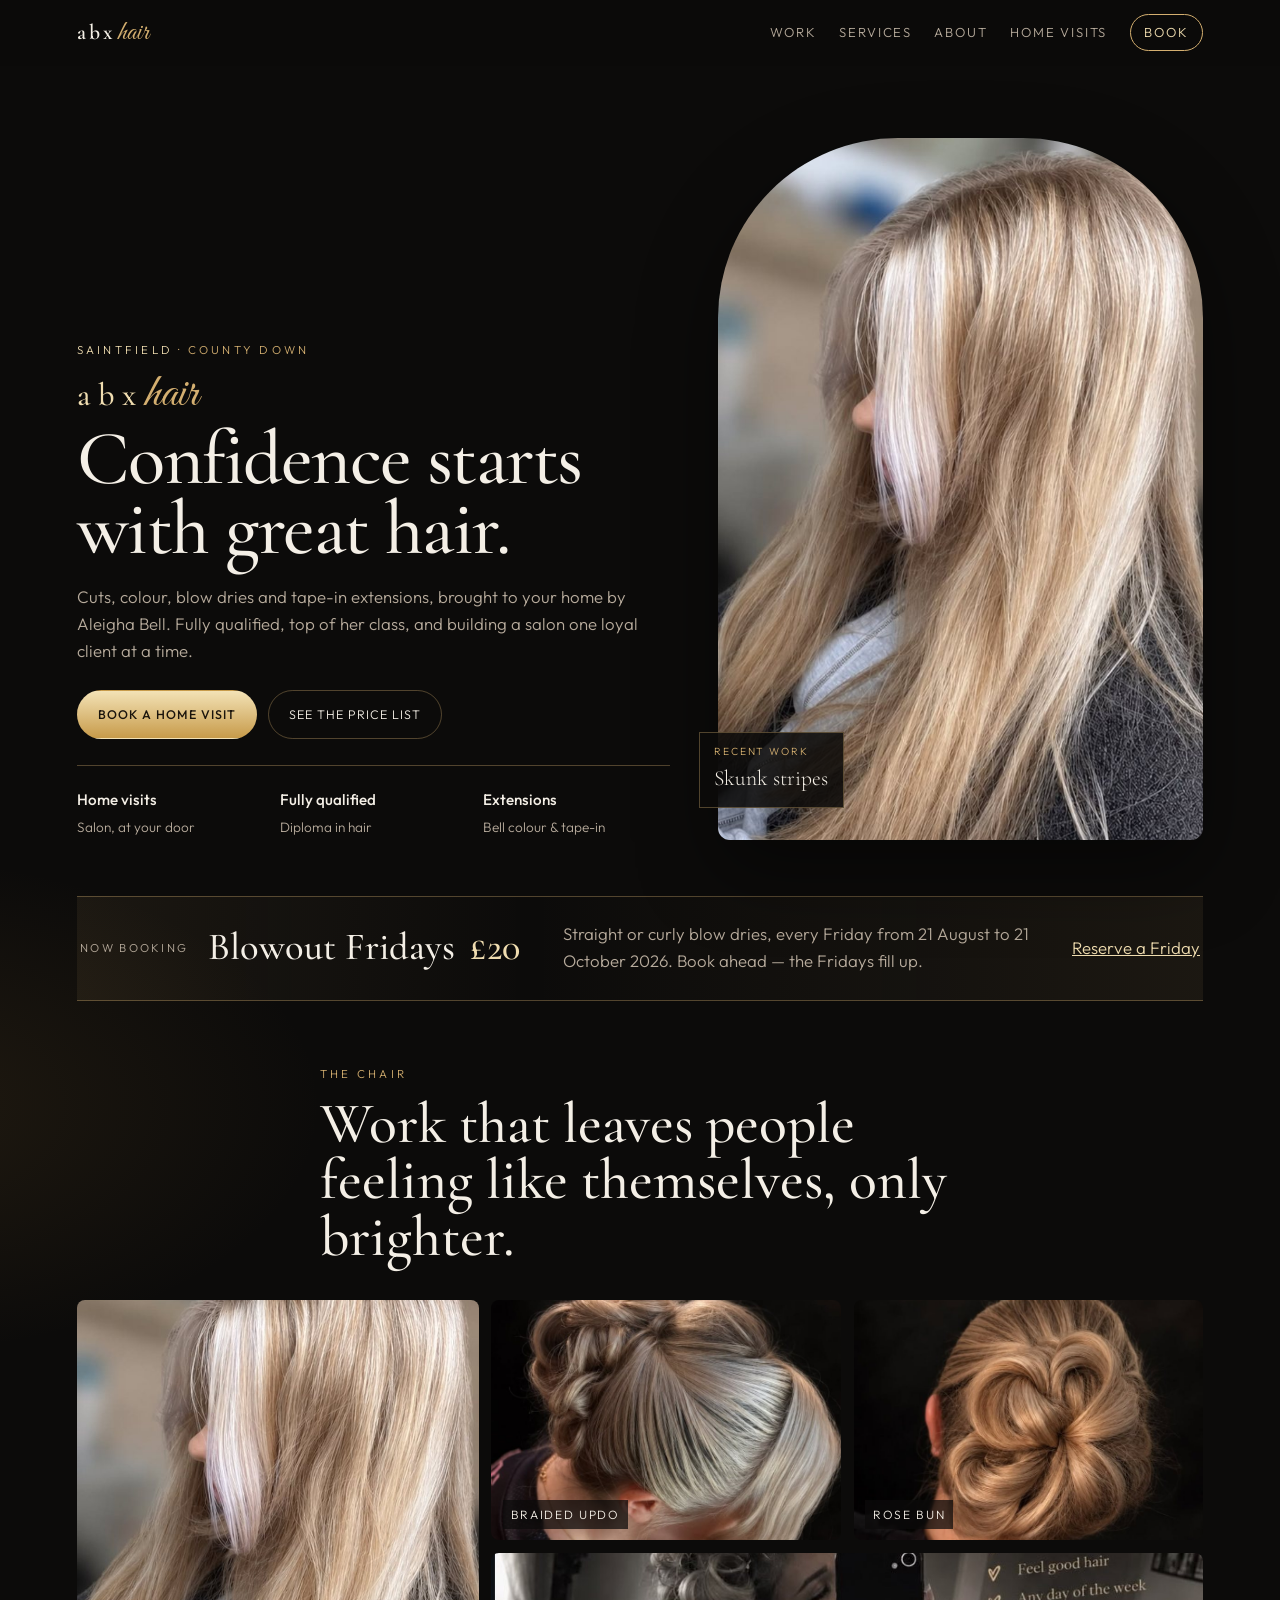
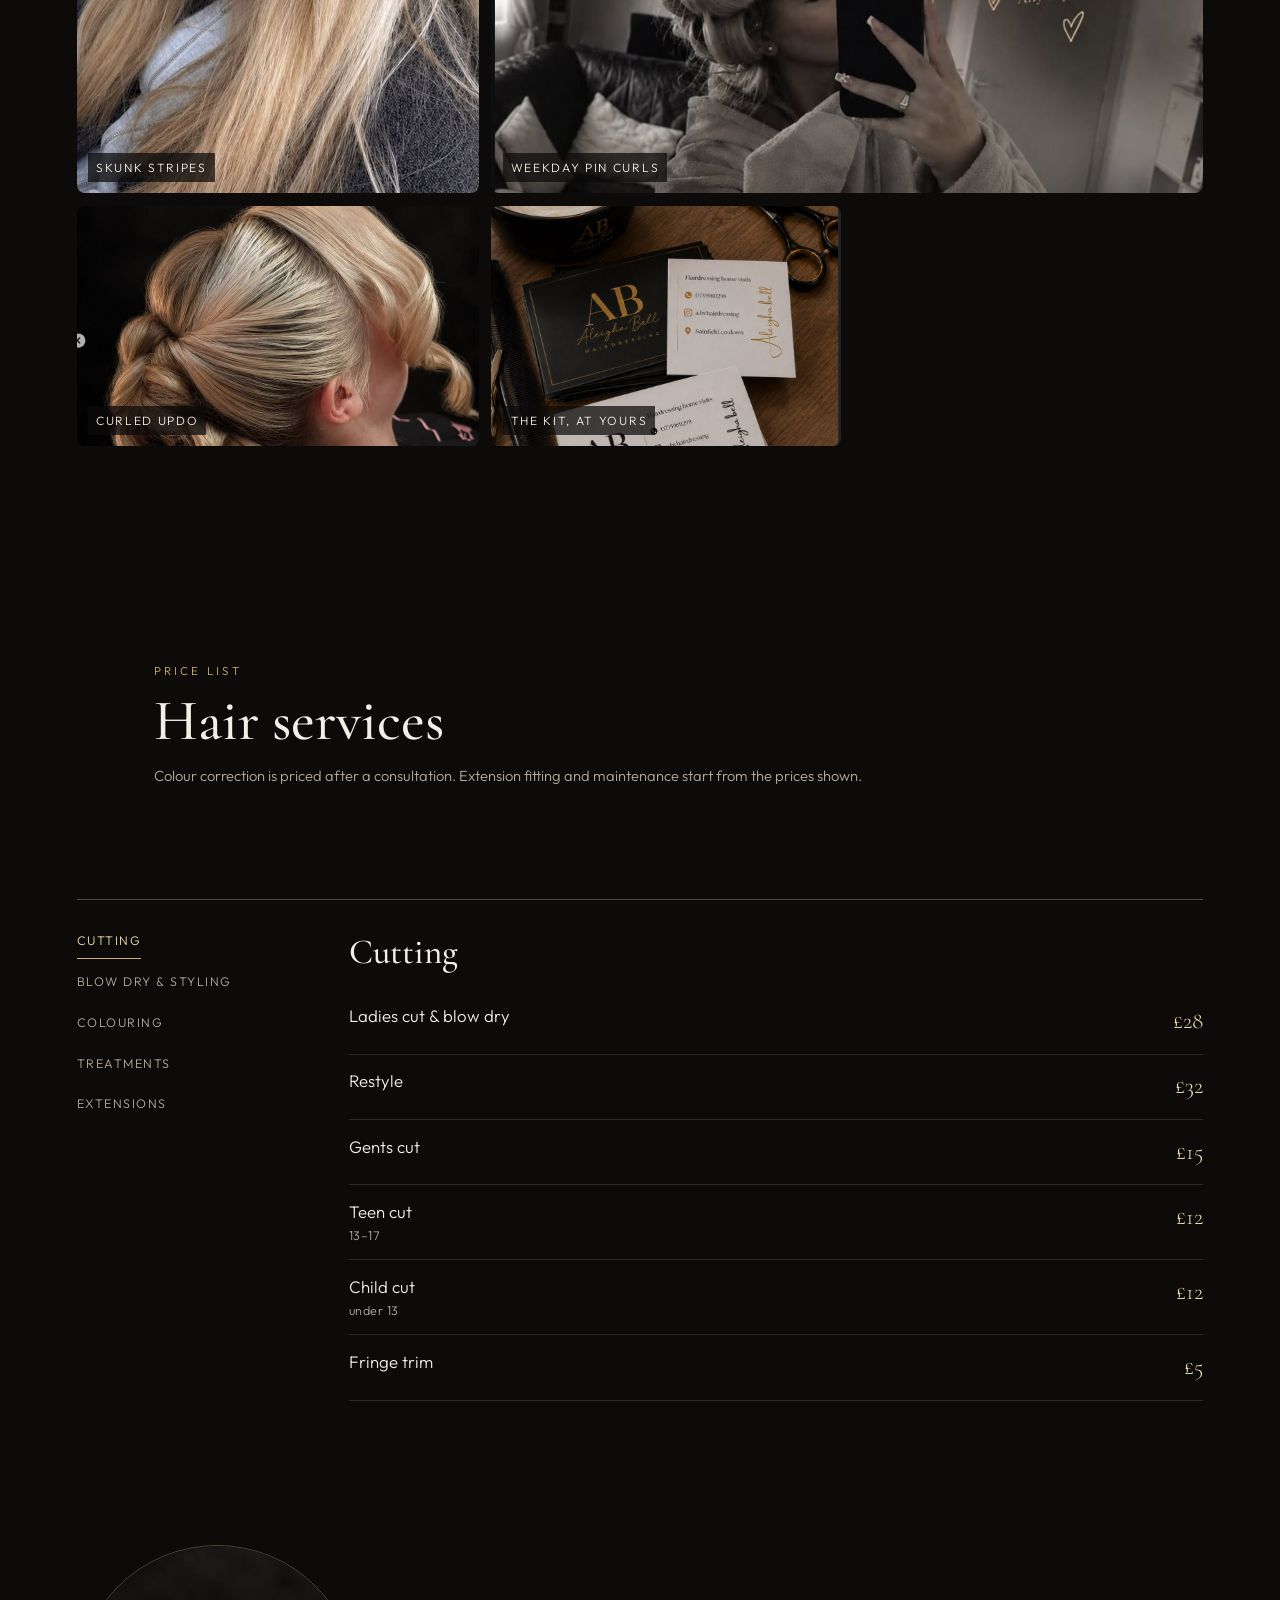
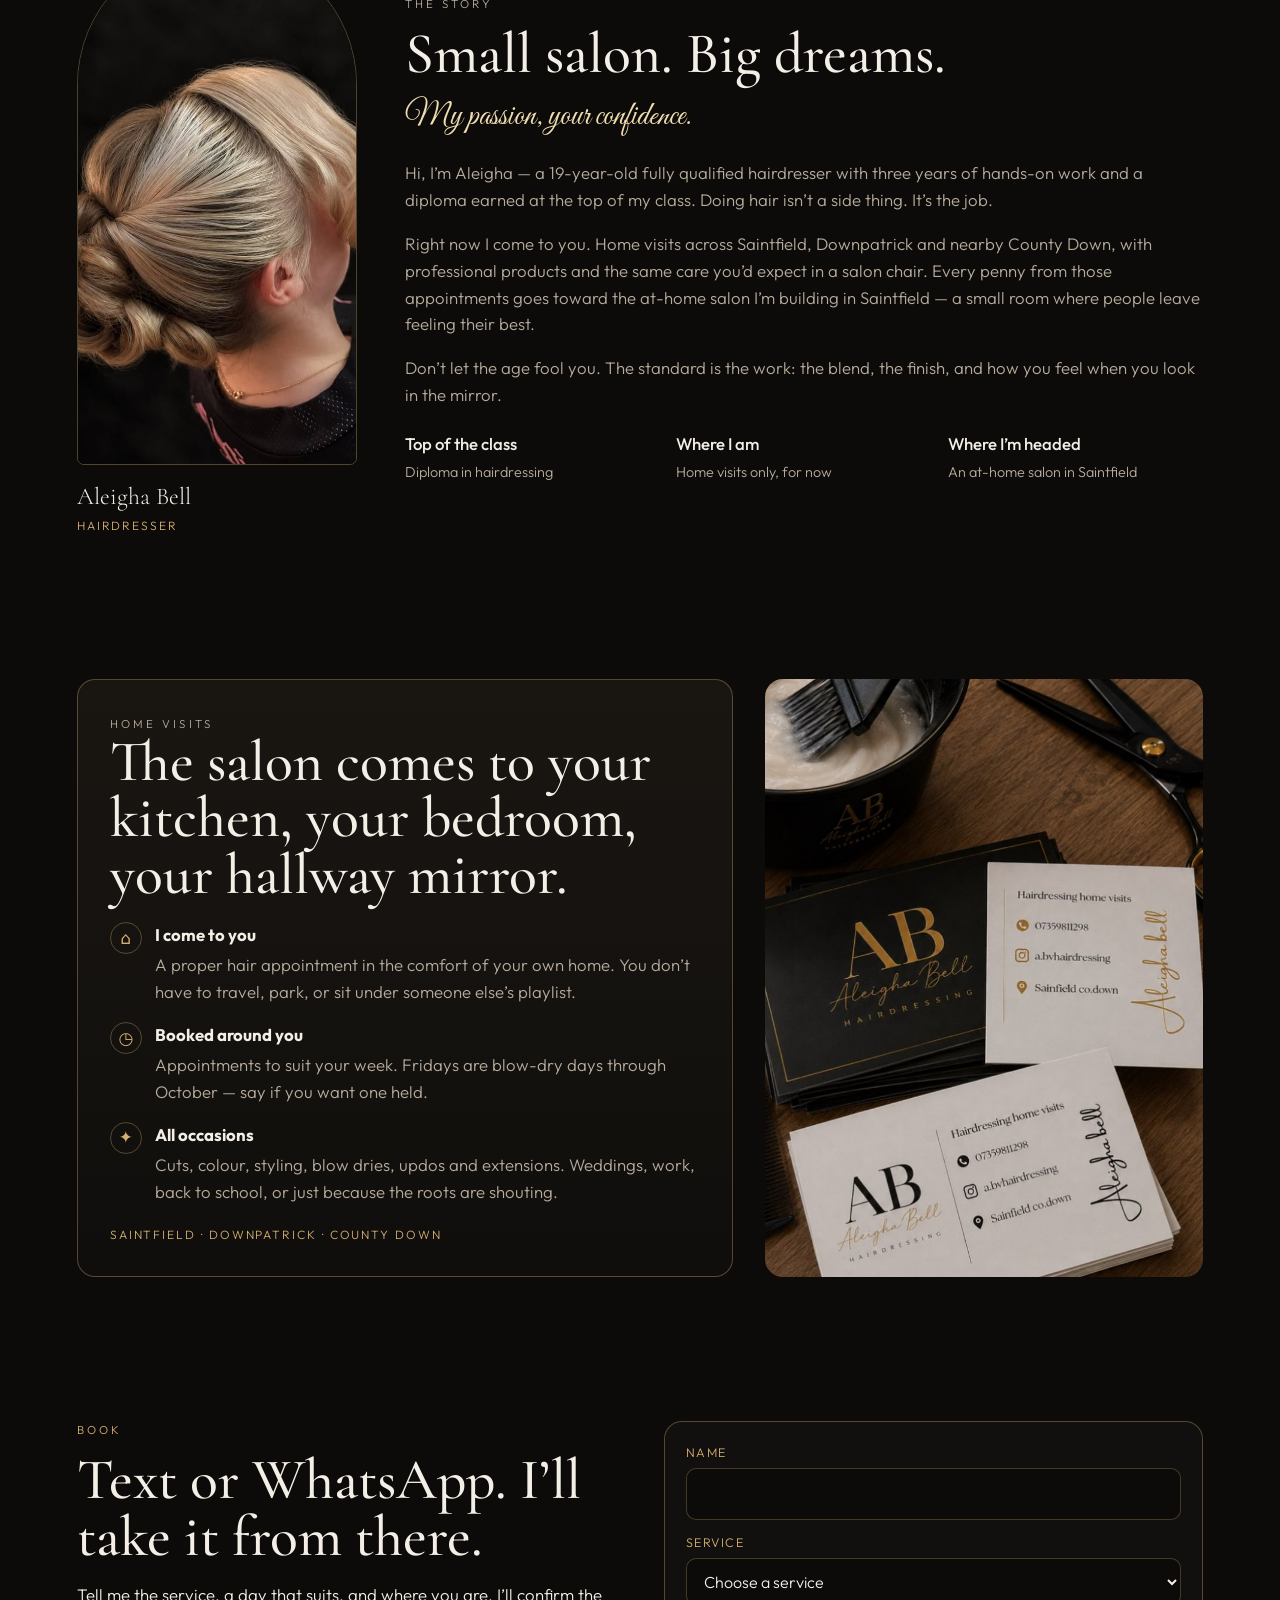
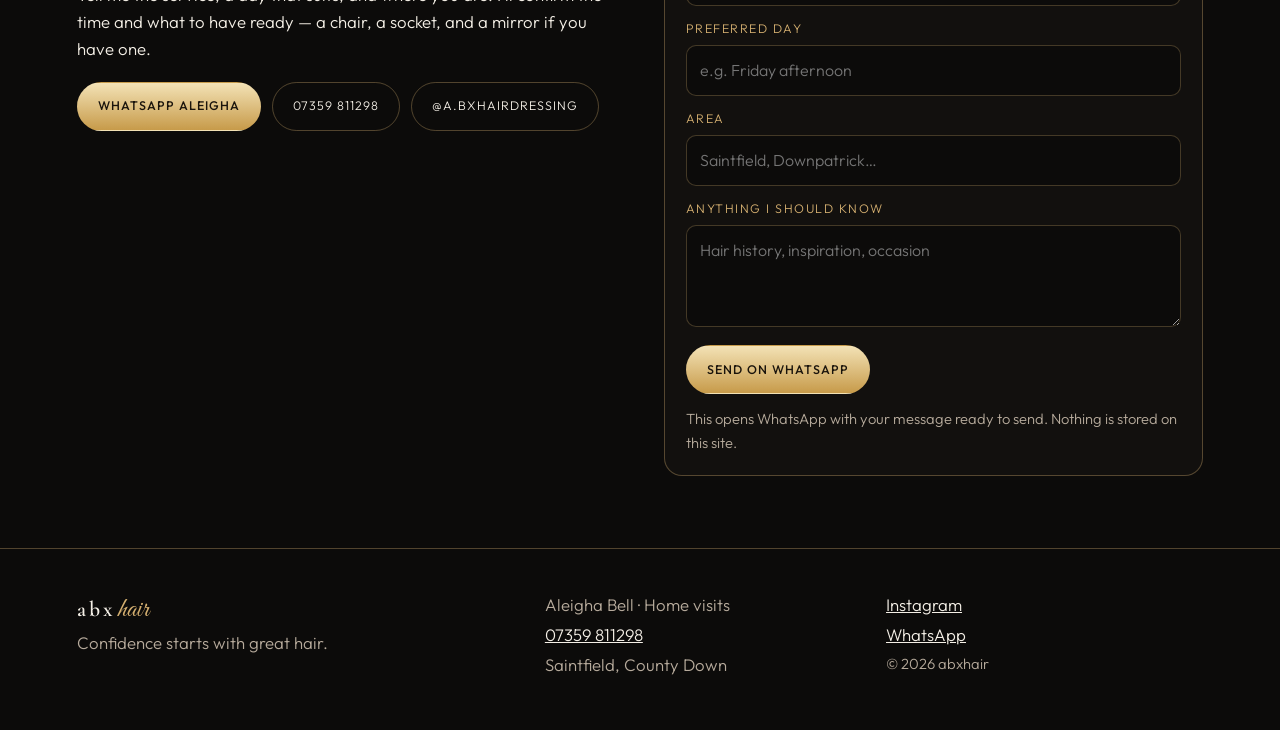
==== index.html @ a087252e "Add the abxhair website" ====
<!DOCTYPE html>
<html lang="en">
<head>
  <meta charset="UTF-8">
  <meta name="viewport" content="width=device-width, initial-scale=1">
  <title>abxhair · Aleigha Bell · Home hair visits in Saintfield</title>
  <meta name="description" content="abxhair is Aleigha Bell, a fully qualified hairdresser offering cuts, colour, styling and tape-in extensions as home visits across Saintfield, Downpatrick and County Down.">
  <meta name="theme-color" content="#0b0a09">
  <link rel="icon" href="favicon.svg" type="image/svg+xml">
  <link rel="preconnect" href="https://fonts.googleapis.com">
  <link rel="preconnect" href="https://fonts.gstatic.com" crossorigin>
  <link href="https://fonts.googleapis.com/css2?family=Cormorant+Garamond:ital,wght@0,500;0,600;0,700;1,500;1,600&family=Great+Vibes&family=Outfit:wght@300;400;500;600&display=swap" rel="stylesheet">
  <link rel="stylesheet" href="css/styles.css">
</head>
<body>
  <a class="skip" href="#main">Skip to content</a>

  <header class="nav" id="nav">
    <a class="brand" href="#top" aria-label="abxhair home">
      <span class="brand-mark">abx</span><span class="brand-script">hair</span>
    </a>
    <button class="nav-toggle" type="button" aria-expanded="false" aria-controls="nav-links">
      <span class="sr-only">Menu</span>
      <span></span><span></span>
    </button>
    <nav id="nav-links" class="nav-links">
      <a href="#work">Work</a>
      <a href="#services">Services</a>
      <a href="#about">About</a>
      <a href="#visits">Home visits</a>
      <a class="nav-book" href="#book">Book</a>
    </nav>
  </header>

  <main id="main">
    <section class="hero" id="top">
      <div class="hero-copy">
        <p class="kicker"><span>Saintfield</span> · County Down</p>
        <h1>
          <span class="hero-word">abx<span>hair</span></span>
          Confidence starts<br>with great hair.
        </h1>
        <p class="lede">
          Cuts, colour, blow dries and tape-in extensions, brought to your home by Aleigha Bell. Fully qualified, top of her class, and building a salon one loyal client at a time.
        </p>
        <div class="hero-actions">
          <a class="btn btn-gold" href="#book">Book a home visit</a>
          <a class="btn btn-line" href="#services">See the price list</a>
        </div>
        <ul class="hero-facts">
          <li><strong>Home visits</strong><span>Salon, at your door</span></li>
          <li><strong>Fully qualified</strong><span>Diploma in hair</span></li>
          <li><strong>Extensions</strong><span>Bell colour &amp; tape-in</span></li>
        </ul>
      </div>
      <figure class="hero-frame">
        <img src="images/look-blonde.jpg" alt="Long blonde hair with bright skunk stripes and a soft shadow through the root" width="690" height="1131">
        <figcaption>
          <span>Recent work</span>
          Skunk stripes
        </figcaption>
      </figure>
    </section>

    <section class="offer" aria-label="Blowout Fridays">
      <div class="offer-inner">
        <p class="offer-kicker">Now booking</p>
        <h2>Blowout Fridays <em>£20</em></h2>
        <p>Straight or curly blow dries, every Friday from 21 August to 21 October 2026. Book ahead — the Fridays fill up.</p>
        <a href="#book">Reserve a Friday</a>
      </div>
    </section>

    <section class="work" id="work">
      <div class="section-head">
        <p class="kicker">The chair</p>
        <h2>Work that leaves people feeling like themselves, only brighter.</h2>
      </div>
      <div class="gallery">
        <figure class="shot shot-tall">
          <button type="button" data-full="images/look-blonde.jpg" data-caption="Skunk stripes — bright ribbons through a lived-in blonde.">
            <img src="images/look-blonde.jpg" alt="Side view of long blonde hair with pale skunk stripes" width="690" height="1131">
          </button>
          <figcaption>Skunk stripes</figcaption>
        </figure>
        <figure class="shot">
          <button type="button" data-full="images/look-braid.jpg" data-caption="Braided updo with a sleek, low sweep.">
            <img src="images/look-braid.jpg" alt="Braided blonde updo with a low polished sweep" width="772" height="1052">
          </button>
          <figcaption>Braided updo</figcaption>
        </figure>
        <figure class="shot">
          <button type="button" data-full="images/look-bun.jpg" data-caption="A twisted rose bun, soft and structured.">
            <img src="images/look-bun.jpg" alt="Back view of a twisted rose bun in blonde hair" width="752" height="952">
          </button>
          <figcaption>Rose bun</figcaption>
        </figure>
        <figure class="shot shot-wide">
          <button type="button" data-full="images/look-pincurls.jpg" data-caption="Pin curls for a soft, bouncy set that lasts the week.">
            <img src="images/look-pincurls.jpg" alt="Aleigha with pin curls set, promoting weekday soft bouncy curls" width="940" height="1159">
          </button>
          <figcaption>Weekday pin curls</figcaption>
        </figure>
        <figure class="shot">
          <button type="button" data-full="images/look-curls.jpg" data-caption="Twisted updo finished with curled ends.">
            <img src="images/look-curls.jpg" alt="Blonde twisted updo with curled ends and a gold necklace" width="802" height="1012">
          </button>
          <figcaption>Curled updo</figcaption>
        </figure>
        <figure class="shot">
          <button type="button" data-full="images/tools.jpg" data-caption="The kit comes to you — colour, cut and finish at home.">
            <img src="images/tools.jpg" alt="Hairdressing tools, tint bowl and Aleigha Bell business cards on a wooden table" width="1011" height="998">
          </button>
          <figcaption>The kit, at yours</figcaption>
        </figure>
      </div>
    </section>

    <section class="services" id="services">
      <div class="section-head">
        <p class="kicker">Price list</p>
        <h2>Hair services</h2>
        <p class="section-note">Colour correction is priced after a consultation. Extension fitting and maintenance start from the prices shown.</p>
      </div>

      <div class="price-layout">
        <div class="price-nav" role="tablist" aria-label="Service categories">
          <button type="button" role="tab" aria-selected="true" aria-controls="panel-cutting" id="tab-cutting">Cutting</button>
          <button type="button" role="tab" aria-selected="false" aria-controls="panel-styling" id="tab-styling" tabindex="-1">Blow dry &amp; styling</button>
          <button type="button" role="tab" aria-selected="false" aria-controls="panel-colour" id="tab-colour" tabindex="-1">Colouring</button>
          <button type="button" role="tab" aria-selected="false" aria-controls="panel-treat" id="tab-treat" tabindex="-1">Treatments</button>
          <button type="button" role="tab" aria-selected="false" aria-controls="panel-extra" id="tab-extra" tabindex="-1">Extensions</button>
        </div>

        <div class="price-panels">
          <div class="price-panel" role="tabpanel" id="panel-cutting" aria-labelledby="tab-cutting">
            <h3>Cutting</h3>
            <ul class="prices">
              <li><span>Ladies cut &amp; blow dry</span><span>£28</span></li>
              <li><span>Restyle</span><span>£32</span></li>
              <li><span>Gents cut</span><span>£15</span></li>
              <li><span>Teen cut <small>13–17</small></span><span>£12</span></li>
              <li><span>Child cut <small>under 13</small></span><span>£12</span></li>
              <li><span>Fringe trim</span><span>£5</span></li>
            </ul>
          </div>
          <div class="price-panel" role="tabpanel" id="panel-styling" aria-labelledby="tab-styling" hidden>
            <h3>Blow dry &amp; styling</h3>
            <ul class="prices">
              <li><span>Blow dry</span><span>£18</span></li>
              <li><span>Blow dry with extensions</span><span>£22</span></li>
              <li><span>Curls / waves</span><span>£20</span></li>
              <li><span>Hair up</span><span>£25</span></li>
              <li class="price-note"><span>Blowout Fridays <small>21 Aug – 21 Oct 2026</small></span><span>£20</span></li>
            </ul>
          </div>
          <div class="price-panel" role="tabpanel" id="panel-colour" aria-labelledby="tab-colour" hidden>
            <h3>Colouring</h3>
            <ul class="prices">
              <li><span>Full head colour</span><span>£45</span></li>
              <li><span>Root touch up</span><span>£30</span></li>
              <li><span>Gloss / toner</span><span>£15</span></li>
              <li><span>Full head highlights</span><span>£60</span></li>
              <li><span>Half head highlights</span><span>£40</span></li>
              <li><span>Balayage / foilyage</span><span>£65</span></li>
              <li><span>Colour correction</span><span>POA</span></li>
            </ul>
          </div>
          <div class="price-panel" role="tabpanel" id="panel-treat" aria-labelledby="tab-treat" hidden>
            <h3>Treatments</h3>
            <ul class="prices">
              <li><span>K18 treatment</span><span>£20</span></li>
              <li><span>Olaplex treatment</span><span>£15</span></li>
              <li><span>Moisture treatment</span><span>£10</span></li>
            </ul>
          </div>
          <div class="price-panel" role="tabpanel" id="panel-extra" aria-labelledby="tab-extra" hidden>
            <h3>Extensions</h3>
            <ul class="prices">
              <li><span>Consultation</span><span>Free</span></li>
              <li><span>Fitting <small>from</small></span><span>£60</span></li>
              <li><span>Maintenance <small>from</small></span><span>£30</span></li>
            </ul>
            <p class="panel-foot">Bell colour and tape-in extensions. The consultation is free — message to talk through length, density and a shade that sits with your own hair.</p>
          </div>
        </div>
      </div>
    </section>

    <section class="about" id="about">
      <div class="about-portrait">
        <img src="images/look-curls.jpg" alt="Blonde twisted updo with soft curled ends, styled by Aleigha Bell" width="802" height="1012">
        <p class="portrait-caption">Aleigha Bell<br><span>Hairdresser</span></p>
      </div>
      <div class="about-copy">
        <p class="kicker">The story</p>
        <h2>Small salon. Big dreams.</h2>
        <p class="script-line">My passion, your confidence.</p>
        <p>
          Hi, I’m Aleigha — a 19-year-old fully qualified hairdresser with three years of hands-on work and a diploma earned at the top of my class. Doing hair isn’t a side thing. It’s the job.
        </p>
        <p>
          Right now I come to you. Home visits across Saintfield, Downpatrick and nearby County Down, with professional products and the same care you’d expect in a salon chair. Every penny from those appointments goes toward the at-home salon I’m building in Saintfield — a small room where people leave feeling their best.
        </p>
        <p>
          Don’t let the age fool you. The standard is the work: the blend, the finish, and how you feel when you look in the mirror.
        </p>
        <ul class="about-points">
          <li><strong>Top of the class</strong><span>Diploma in hairdressing</span></li>
          <li><strong>Where I am</strong><span>Home visits only, for now</span></li>
          <li><strong>Where I’m headed</strong><span>An at-home salon in Saintfield</span></li>
        </ul>
      </div>
    </section>

    <section class="visits" id="visits">
      <div class="visits-card">
        <p class="kicker">Home visits</p>
        <h2>The salon comes to your kitchen, your bedroom, your hallway mirror.</h2>
        <ul>
          <li>
            <span class="icon" aria-hidden="true">⌂</span>
            <div>
              <strong>I come to you</strong>
              <p>A proper hair appointment in the comfort of your own home. You don’t have to travel, park, or sit under someone else’s playlist.</p>
            </div>
          </li>
          <li>
            <span class="icon" aria-hidden="true">◷</span>
            <div>
              <strong>Booked around you</strong>
              <p>Appointments to suit your week. Fridays are blow-dry days through October — say if you want one held.</p>
            </div>
          </li>
          <li>
            <span class="icon" aria-hidden="true">✦</span>
            <div>
              <strong>All occasions</strong>
              <p>Cuts, colour, styling, blow dries, updos and extensions. Weddings, work, back to school, or just because the roots are shouting.</p>
            </div>
          </li>
        </ul>
        <p class="visits-area">Saintfield · Downpatrick · County Down</p>
      </div>
      <figure class="visits-photo">
        <img src="images/tools.jpg" alt="Black and gold Aleigha Bell cards beside scissors, a comb and a tint bowl" width="1011" height="998">
      </figure>
    </section>

    <section class="book" id="book">
      <div class="book-intro">
        <p class="kicker">Book</p>
        <h2>Text or WhatsApp. I’ll take it from there.</h2>
        <p>Tell me the service, a day that suits, and where you are. I’ll confirm the time and what to have ready — a chair, a socket, and a mirror if you have one.</p>
        <div class="book-direct">
          <a class="btn btn-gold" href="https://wa.me/447359811298?text=Hi%20Aleigha%2C%20I%27d%20like%20to%20book%20a%20home%20visit.">WhatsApp Aleigha</a>
          <a class="btn btn-line" href="tel:+447359811298">07359 811298</a>
          <a class="btn btn-line" href="https://instagram.com/a.bxhairdressing" rel="noopener">@a.bxhairdressing</a>
        </div>
      </div>
      <form class="book-form" id="book-form">
        <label>
          Name
          <input name="name" type="text" autocomplete="name" required maxlength="80">
        </label>
        <label>
          Service
          <select name="service" required>
            <option value="">Choose a service</option>
            <option>Ladies cut &amp; blow dry</option>
            <option>Restyle</option>
            <option>Gents cut</option>
            <option>Teen or child cut</option>
            <option>Fringe trim</option>
            <option>Blow dry</option>
            <option>Blowout Friday</option>
            <option>Curls / waves</option>
            <option>Hair up</option>
            <option>Pin curls</option>
            <option>Full head colour</option>
            <option>Root touch up</option>
            <option>Gloss / toner</option>
            <option>Highlights</option>
            <option>Balayage / foilyage</option>
            <option>Colour correction</option>
            <option>Treatment</option>
            <option>Extensions consultation</option>
            <option>Extensions fitting or maintenance</option>
          </select>
        </label>
        <label>
          Preferred day
          <input name="day" type="text" placeholder="e.g. Friday afternoon" maxlength="80">
        </label>
        <label>
          Area
          <input name="area" type="text" placeholder="Saintfield, Downpatrick…" maxlength="80">
        </label>
        <label>
          Anything I should know
          <textarea name="note" rows="3" maxlength="400" placeholder="Hair history, inspiration, occasion"></textarea>
        </label>
        <button class="btn btn-gold" type="submit">Send on WhatsApp</button>
        <p class="form-hint" id="form-hint">This opens WhatsApp with your message ready to send. Nothing is stored on this site.</p>
      </form>
    </section>
  </main>

  <footer class="footer">
    <div>
      <p class="brand footer-brand"><span class="brand-mark">abx</span><span class="brand-script">hair</span></p>
      <p>Confidence starts with great hair.</p>
    </div>
    <div>
      <p>Aleigha Bell · Home visits</p>
      <p><a href="tel:+447359811298">07359 811298</a></p>
      <p>Saintfield, County Down</p>
    </div>
    <div>
      <p><a href="https://instagram.com/a.bxhairdressing" rel="noopener">Instagram</a></p>
      <p><a href="https://wa.me/447359811298">WhatsApp</a></p>
      <p class="fine">© <span id="year">2026</span> abxhair</p>
    </div>
  </footer>

  <dialog class="lightbox" id="lightbox">
    <form method="dialog">
      <button class="lightbox-close" type="submit" aria-label="Close">Close</button>
    </form>
    <img alt="" id="lightbox-img">
    <p id="lightbox-cap"></p>
  </dialog>

  <script src="js/main.js"></script>
</body>
</html>
---- css/styles.css ----
:root {
  --ink: #0c0b0a;
  --ink-2: #161311;
  --panel: #12100e;
  --line: rgba(212, 175, 112, 0.35);
  --gold: #d4af70;
  --gold-2: #f0ddb0;
  --gold-deep: #8d6a32;
  --cream: #f4efe6;
  --muted: #b7ab9c;
  --danger: #e7c3b0;
  --serif: "Cormorant Garamond", Georgia, serif;
  --sans: "Outfit", system-ui, sans-serif;
  --script: "Great Vibes", cursive;
  --space: clamp(1.1rem, 2vw, 2rem);
  --max: 1120px;
}

* { box-sizing: border-box; }
html { scroll-behavior: smooth; }
body {
  margin: 0;
  background:
    radial-gradient(1200px 600px at 80% -10%, rgba(212, 175, 112, 0.14), transparent 55%),
    radial-gradient(900px 500px at -10% 20%, rgba(141, 106, 50, 0.16), transparent 50%),
    var(--ink);
  color: var(--cream);
  font-family: var(--sans);
  font-weight: 300;
  font-size: 1.05rem;
  line-height: 1.6;
}
img { max-width: 100%; display: block; }
a { color: inherit; }
button, input, select, textarea { font: inherit; color: inherit; }
.sr-only, .skip {
  position: absolute;
  width: 1px; height: 1px;
  padding: 0; margin: -1px;
  overflow: hidden; clip: rect(0,0,0,0); border: 0;
}
.skip:focus {
  position: fixed; top: 0.6rem; left: 0.6rem; z-index: 80;
  width: auto; height: auto; margin: 0; clip: auto;
  background: var(--gold); color: var(--ink); padding: 0.5rem 0.8rem;
}

.nav {
  position: sticky; top: 0; z-index: 40;
  display: flex; align-items: center; justify-content: space-between;
  padding: 0.85rem 6vw;
  background: rgba(12, 11, 10, 0.78);
  backdrop-filter: blur(14px);
  border-bottom: 1px solid transparent;
}
.nav.scrolled { border-bottom-color: var(--line); }
.brand { text-decoration: none; display: flex; align-items: baseline; gap: 0.15rem; }
.brand-mark {
  font-family: var(--serif);
  font-weight: 600;
  letter-spacing: 0.14em;
  text-transform: lowercase;
  font-size: 1.35rem;
}
.brand-script {
  font-family: var(--script);
  color: var(--gold);
  font-size: 1.7rem;
  line-height: 0;
}
.nav-links { display: flex; align-items: center; gap: 1.4rem; }
.nav-links a {
  text-decoration: none;
  font-size: 0.82rem;
  letter-spacing: 0.14em;
  text-transform: uppercase;
  color: var(--muted);
}
.nav-links a:hover, .nav-links a:focus-visible { color: var(--gold-2); }
.nav-book {
  border: 1px solid var(--gold);
  color: var(--gold-2) !important;
  padding: 0.45rem 0.85rem;
  border-radius: 999px;
}
.nav-toggle {
  display: none;
  background: none; border: 0; width: 44px; height: 44px; padding: 0;
  position: relative;
}
.nav-toggle span {
  display: block; height: 1px; background: var(--gold-2); margin: 7px 10px;
}

.hero {
  display: grid;
  grid-template-columns: 1.1fr 0.9fr;
  gap: 3rem;
  align-items: end;
  max-width: 1280px;
  margin: 0 auto;
  padding: 4.5rem 6vw 3.5rem;
}
.kicker {
  margin: 0 0 0.8rem;
  letter-spacing: 0.28em;
  text-transform: uppercase;
  font-size: 0.72rem;
  color: var(--gold);
}
.kicker span { color: var(--gold-2); }
.hero h1 {
  font-family: var(--serif);
  font-weight: 500;
  font-size: clamp(3.1rem, 6vw, 5.4rem);
  line-height: 0.92;
  margin: 0 0 1.2rem;
  letter-spacing: -0.02em;
}
.hero-word {
  display: block;
  font-size: 0.42em;
  letter-spacing: 0.22em;
  text-transform: lowercase;
  margin-bottom: 0.45rem;
  color: var(--gold-2);
}
.hero-word span {
  font-family: var(--script);
  letter-spacing: 0;
  text-transform: none;
  color: var(--gold);
  font-size: 1.5em;
  margin-left: 0.15rem;
}
.lede { max-width: 38rem; color: var(--muted); margin: 0 0 1.6rem; }
.hero-actions, .book-direct { display: flex; flex-wrap: wrap; gap: 0.7rem; }
.btn {
  display: inline-flex; align-items: center; justify-content: center;
  text-decoration: none;
  border-radius: 999px;
  padding: 0.85rem 1.25rem;
  letter-spacing: 0.08em;
  text-transform: uppercase;
  font-size: 0.78rem;
  border: 1px solid transparent;
  cursor: pointer;
  background: transparent;
}
.btn-gold { background: linear-gradient(180deg, #f3e2b6, #c79b4a); color: #1a140c; font-weight: 500; }
.btn-gold:hover { filter: brightness(1.06); }
.btn-line { border-color: var(--line); color: var(--cream); }
.btn-line:hover { border-color: var(--gold); color: var(--gold-2); }
.btn:focus-visible, a:focus-visible, button:focus-visible, input:focus-visible, select:focus-visible, textarea:focus-visible {
  outline: 2px solid var(--gold-2);
  outline-offset: 3px;
}
.hero-facts {
  list-style: none; padding: 1.4rem 0 0; margin: 1.6rem 0 0;
  display: grid; grid-template-columns: repeat(3, minmax(0, 1fr));
  gap: 1rem;
  border-top: 1px solid var(--line);
}
.hero-facts strong { display: block; font-weight: 500; font-size: 0.95rem; }
.hero-facts span { color: var(--muted); font-size: 0.85rem; }
.hero-frame {
  margin: 0;
  position: relative;
}
.hero-frame img {
  width: 100%;
  height: min(78vh, 760px);
  object-fit: cover;
  object-position: center top;
  border-radius: 180px 180px 12px 12px;
  box-shadow: 0 30px 80px rgba(0,0,0,0.45);
}
.hero-frame figcaption {
  position: absolute;
  left: -1.2rem;
  bottom: 2rem;
  background: rgba(12,11,10,0.86);
  border: 1px solid var(--line);
  padding: 0.7rem 0.9rem;
  font-family: var(--serif);
  font-size: 1.35rem;
}
.hero-frame figcaption span {
  display: block;
  font-family: var(--sans);
  letter-spacing: 0.18em;
  text-transform: uppercase;
  font-size: 0.65rem;
  color: var(--gold);
}

.offer {
  margin: 0 6vw 1rem;
  border-block: 1px solid var(--line);
  background: linear-gradient(90deg, rgba(212,175,112,0.08), transparent 40%, rgba(212,175,112,0.08));
}
.offer-inner {
  max-width: var(--max);
  margin: 0 auto;
  padding: 1.3rem 0;
  display: grid;
  grid-template-columns: auto 1.1fr 1.6fr auto;
  gap: 1.2rem;
  align-items: center;
}
.offer-kicker {
  margin: 0;
  letter-spacing: 0.2em;
  text-transform: uppercase;
  font-size: 0.72rem;
  color: var(--gold);
}
.offer h2 {
  margin: 0;
  font-family: var(--serif);
  font-weight: 500;
  font-size: clamp(1.8rem, 3vw, 2.6rem);
}
.offer h2 em {
  font-style: normal;
  color: var(--gold-2);
  margin-left: 0.4rem;
}
.offer p { margin: 0; color: var(--muted); }
.offer a { color: var(--gold-2); white-space: nowrap; }

.section-head, .work, .services, .about, .visits, .book {
  max-width: 1280px;
  margin: 0 auto;
  padding: 4.5rem 6vw;
}
.section-head h2, .about h2, .visits h2, .book h2 {
  font-family: var(--serif);
  font-weight: 500;
  font-size: clamp(2.4rem, 4.5vw, 4rem);
  line-height: 0.98;
  margin: 0 0 0.6rem;
}
.section-note, .panel-foot, .form-hint, .fine { color: var(--muted); font-size: 0.92rem; }
.work { padding-top: 3rem; }
.work .section-head { padding: 0 0 1.6rem; max-width: 40rem; }

.gallery {
  display: grid;
  grid-template-columns: 1.15fr 1fr 1fr;
  grid-auto-rows: 240px;
  gap: 0.8rem;
}
.shot { margin: 0; position: relative; }
.shot-tall { grid-row: span 2; }
.shot-wide { grid-column: span 2; }
.shot button {
  display: block; width: 100%; height: 100%;
  padding: 0; border: 0; background: #000; cursor: zoom-in;
  border-radius: 8px; overflow: hidden;
}
.shot img {
  width: 100%; height: 100%;
  object-fit: cover;
  transition: transform 0.6s ease;
}
.shot button:hover img, .shot button:focus-visible img { transform: scale(1.04); }
.shot figcaption {
  position: absolute;
  left: 0.7rem; bottom: 0.7rem;
  font-size: 0.75rem;
  letter-spacing: 0.14em;
  text-transform: uppercase;
  background: rgba(12,11,10,0.72);
  padding: 0.3rem 0.5rem;
  pointer-events: none;
}

.price-layout {
  display: grid;
  grid-template-columns: 240px 1fr;
  gap: 2rem;
  margin-top: 1.5rem;
  border-top: 1px solid var(--line);
  padding-top: 1.5rem;
}
.price-nav { display: flex; flex-direction: column; gap: 0.35rem; align-items: flex-start; }
.price-nav button {
  background: none; border: 0;
  color: var(--muted);
  text-align: left;
  padding: 0.45rem 0;
  letter-spacing: 0.12em;
  text-transform: uppercase;
  font-size: 0.78rem;
  cursor: pointer;
  border-bottom: 1px solid transparent;
}
.price-nav button[aria-selected="true"] {
  color: var(--gold-2);
  border-bottom-color: var(--gold);
}
.price-panel h3 {
  font-family: var(--serif);
  font-weight: 500;
  font-size: 2.2rem;
  margin: 0 0 0.6rem;
}
.prices { list-style: none; margin: 0; padding: 0; }
.prices li {
  display: flex; justify-content: space-between; gap: 1rem;
  padding: 0.85rem 0;
  border-bottom: 1px solid rgba(212, 175, 112, 0.18);
  font-size: 1.05rem;
}
.prices li span:last-child {
  font-family: var(--serif);
  font-size: 1.45rem;
  color: var(--gold-2);
  white-space: nowrap;
}
.prices small {
  display: block;
  color: var(--muted);
  letter-spacing: 0.04em;
  font-size: 0.78rem;
}
.price-note span:first-child { color: var(--gold-2); }

.about {
  display: grid;
  grid-template-columns: 280px 1fr;
  gap: 3rem;
  align-items: center;
}
.about-portrait img {
  width: 100%;
  max-height: 520px;
  object-fit: cover;
  object-position: center top;
  border-radius: 160px 160px 8px 8px;
  border: 1px solid var(--line);
}
.portrait-caption {
  font-family: var(--serif);
  font-size: 1.5rem;
  margin: 0.8rem 0 0;
}
.portrait-caption span {
  display: block;
  font-family: var(--sans);
  font-size: 0.75rem;
  letter-spacing: 0.16em;
  text-transform: uppercase;
  color: var(--gold);
}
.about-copy p { color: var(--muted); }
.about-copy h2 { color: var(--cream); }
.script-line {
  font-family: var(--script);
  font-size: 2rem;
  color: var(--gold-2) !important;
  margin: 0 0 1rem;
}
.about-points {
  list-style: none; padding: 0; margin: 1.4rem 0 0;
  display: grid; grid-template-columns: repeat(3, 1fr); gap: 1rem;
}
.about-points strong { display: block; color: var(--cream); font-weight: 500; }
.about-points span { color: var(--muted); font-size: 0.9rem; }

.visits {
  display: grid;
  grid-template-columns: 1.2fr 0.8fr;
  gap: 2rem;
  align-items: stretch;
}
.visits-card {
  background: linear-gradient(180deg, #191612, #100e0c);
  border: 1px solid var(--line);
  border-radius: 18px;
  padding: 2rem;
}
.visits-card ul { list-style: none; padding: 0; margin: 1.2rem 0; }
.visits-card li { display: grid; grid-template-columns: auto 1fr; gap: 0.8rem; margin-bottom: 1rem; }
.visits-card p { margin: 0.2rem 0 0; color: var(--muted); }
.icon {
  width: 2rem; height: 2rem;
  display: grid; place-items: center;
  border: 1px solid var(--line);
  border-radius: 50%;
  color: var(--gold);
}
.visits-area {
  letter-spacing: 0.16em;
  text-transform: uppercase;
  font-size: 0.75rem;
  color: var(--gold) !important;
}
.visits-photo { margin: 0; }
.visits-photo img {
  width: 100%; height: 100%;
  object-fit: cover;
  border-radius: 18px;
  min-height: 320px;
}

.book {
  display: grid;
  grid-template-columns: 1fr 1fr;
  gap: 3rem;
  align-items: start;
}
.book-direct { margin-top: 1.2rem; }
.book-form {
  display: grid;
  gap: 0.8rem;
  background: var(--panel);
  border: 1px solid var(--line);
  border-radius: 18px;
  padding: 1.3rem;
}
.book-form label { display: grid; gap: 0.35rem; font-size: 0.78rem; letter-spacing: 0.12em; text-transform: uppercase; color: var(--gold); }
.book-form input, .book-form select, .book-form textarea {
  background: #0c0b0a;
  border: 1px solid rgba(212,175,112,0.28);
  border-radius: 10px;
  padding: 0.75rem 0.8rem;
  letter-spacing: 0;
  text-transform: none;
  font-size: 1rem;
  color: var(--cream);
}
.book-form input:invalid:not(:placeholder-shown),
.book-form select:invalid:not(:focus) { border-color: rgba(212,175,112,0.28); }
.book-form .btn { justify-self: start; margin-top: 0.3rem; }
.form-hint { margin: 0; }

.footer {
  display: grid;
  grid-template-columns: 1.4fr 1fr 1fr;
  gap: 1.5rem;
  padding: 2.5rem 6vw 3rem;
  border-top: 1px solid var(--line);
  color: var(--muted);
}
.footer p { margin: 0.2rem 0; }
.footer a { color: var(--cream); }
.footer-brand { color: var(--cream); }

.lightbox {
  width: min(920px, 94vw);
  background: #0c0b0a;
  color: var(--cream);
  border: 1px solid var(--line);
  border-radius: 12px;
  padding: 0.8rem;
}
.lightbox::backdrop { background: rgba(0,0,0,0.78); }
.lightbox img { width: 100%; max-height: 78vh; object-fit: contain; background: #000; }
.lightbox p { margin: 0.6rem 0.2rem 0.2rem; font-family: var(--serif); font-size: 1.3rem; }
.lightbox-close {
  position: absolute; top: 0.6rem; right: 0.6rem;
  background: rgba(12,11,10,0.8);
  color: var(--cream);
  border: 1px solid var(--line);
  border-radius: 999px;
  padding: 0.35rem 0.7rem;
  cursor: pointer;
}
.lightbox form { margin: 0; }

@media (max-width: 900px) {
  .nav-toggle { display: block; }
  .nav-links {
    display: none;
    position: absolute; top: 100%; left: 0; right: 0;
    flex-direction: column; align-items: flex-start;
    padding: 0.8rem 6vw 1.2rem;
    background: rgba(12,11,10,0.96);
    border-bottom: 1px solid var(--line);
    gap: 0.8rem;
  }
  .nav-links.open { display: flex; }
  .hero, .about, .visits, .book, .price-layout, .footer, .offer-inner {
    grid-template-columns: 1fr;
  }
  .hero { padding-top: 2rem; }
  .hero-frame figcaption { left: 0.8rem; }
  .hero-facts, .about-points { grid-template-columns: 1fr; }
  .gallery { grid-template-columns: 1fr 1fr; grid-auto-rows: 200px; }
  .shot-tall, .shot-wide { grid-column: span 2; grid-row: span 1; height: 320px; }
  .shot-tall { height: 420px; }
  .offer-inner { padding: 1.2rem 0; }
  .price-nav {
    flex-direction: row;
    flex-wrap: nowrap;
    gap: 0;
    overflow-x: auto;
    width: 100%;
    padding-bottom: 0.4rem;
    -webkit-overflow-scrolling: touch;
  }
  .price-nav button {
    flex: 0 0 auto;
    padding: 0.55rem 0.85rem 0.55rem 0;
    margin-right: 0.85rem;
  }
  .visits-photo img { min-height: 240px; }
}

@media (max-width: 560px) {
  .gallery { grid-template-columns: 1fr; }
  .shot, .shot-tall, .shot-wide { grid-column: auto; height: 380px; }
  .hero h1 { font-size: 2.7rem; }
}

@media (prefers-reduced-motion: reduce) {
  html { scroll-behavior: auto; }
  .shot img { transition: none; }
}
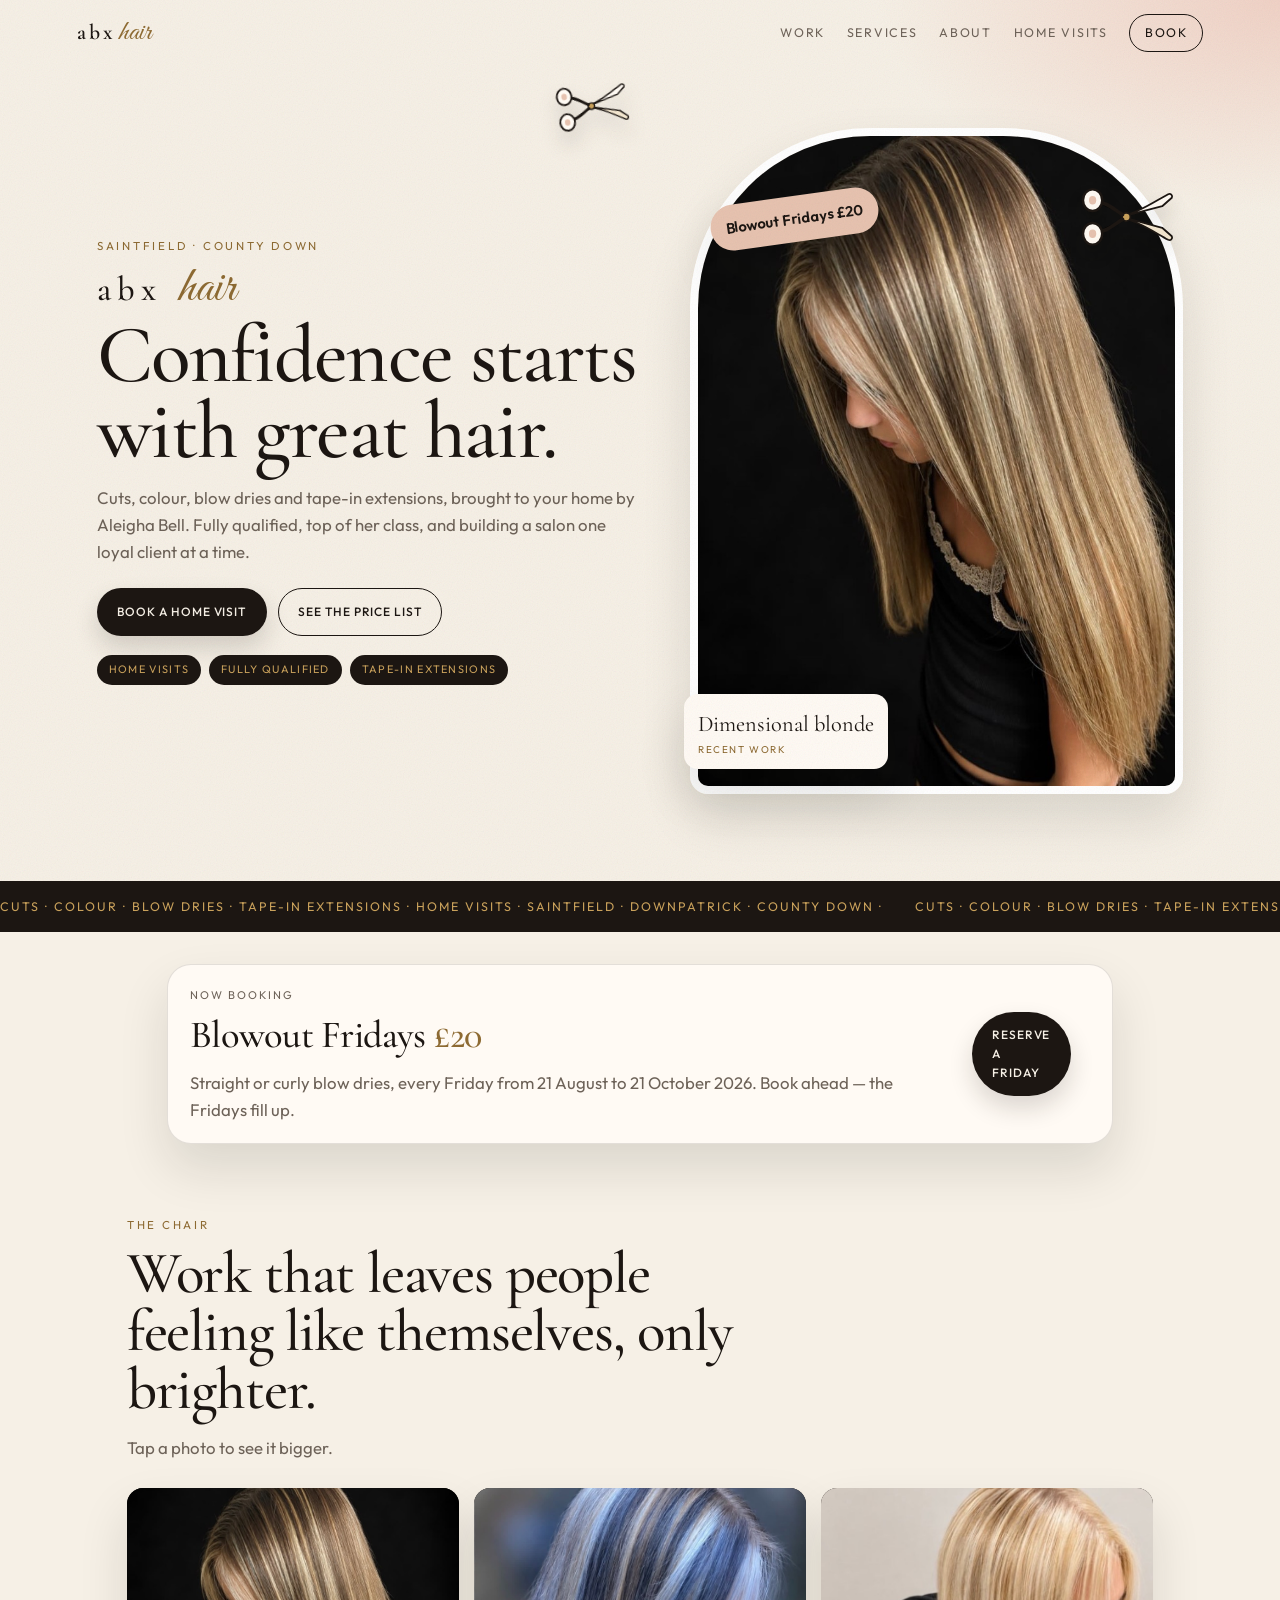
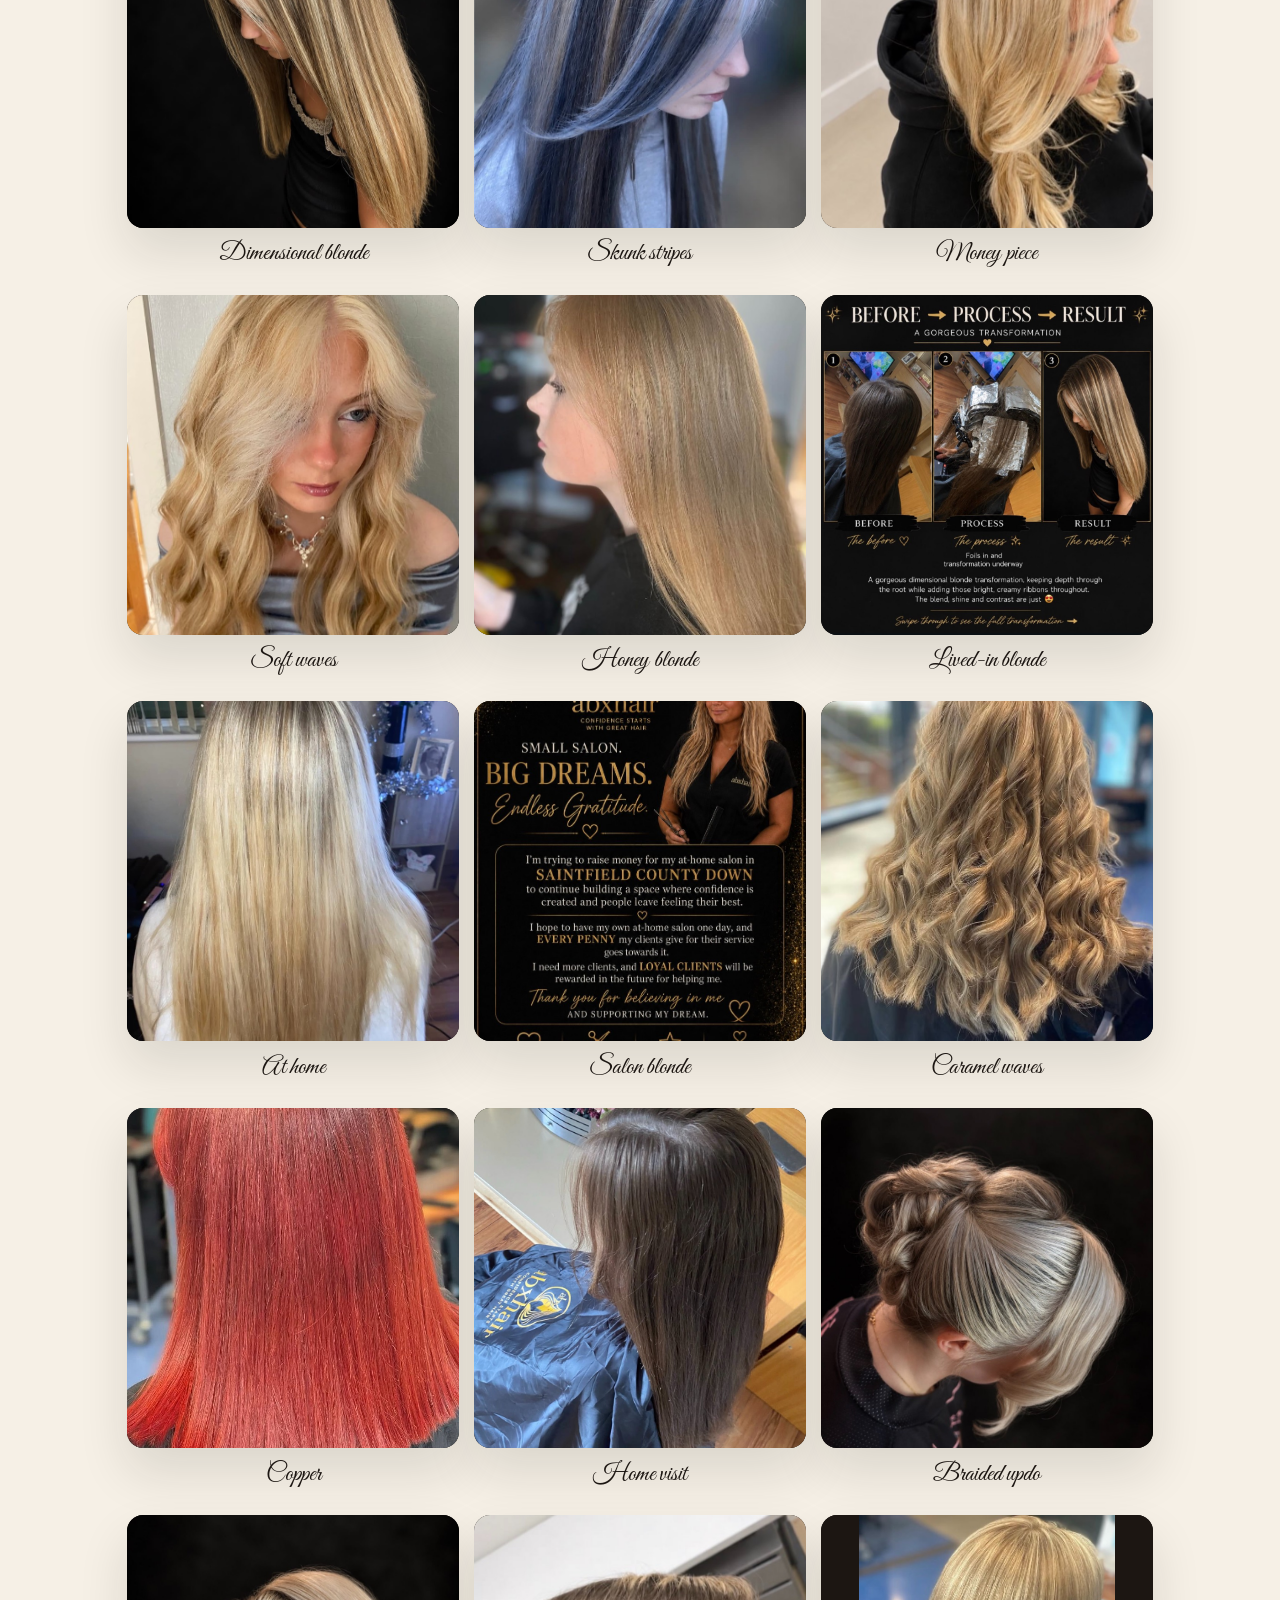
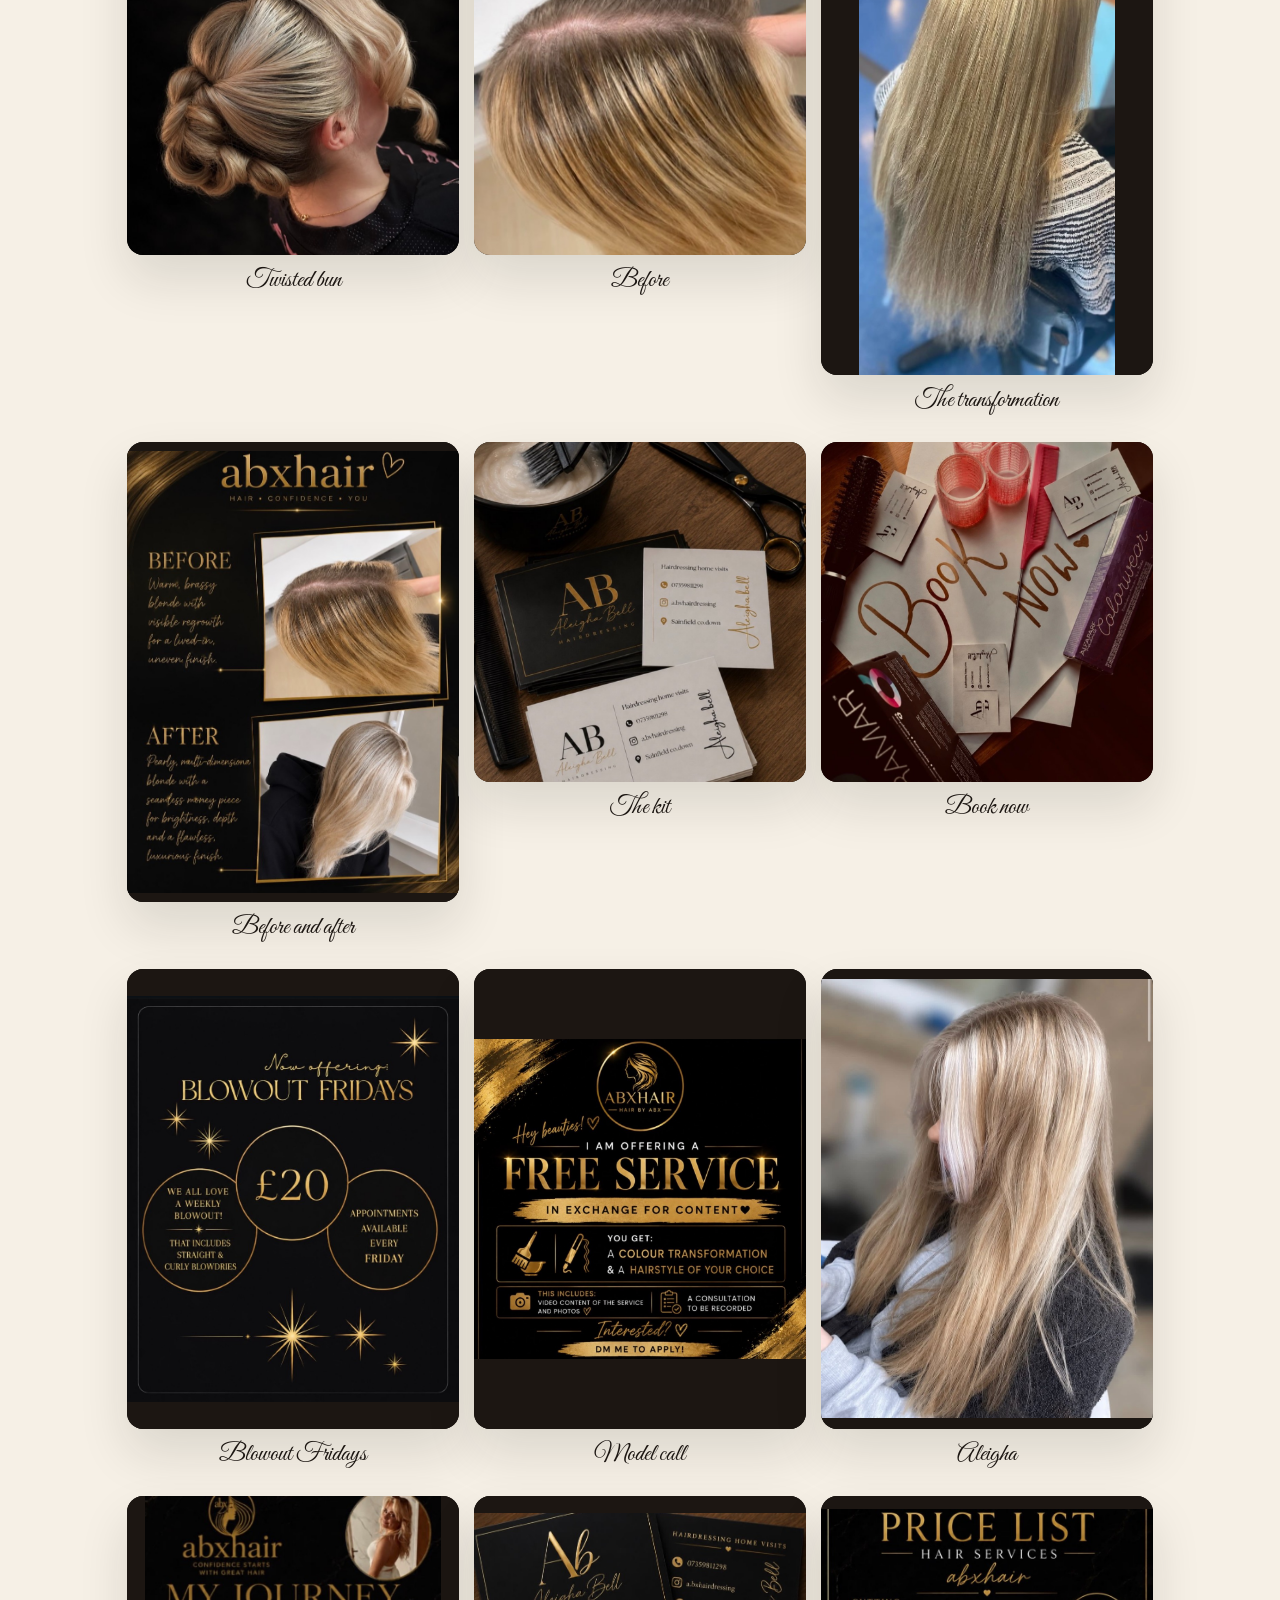
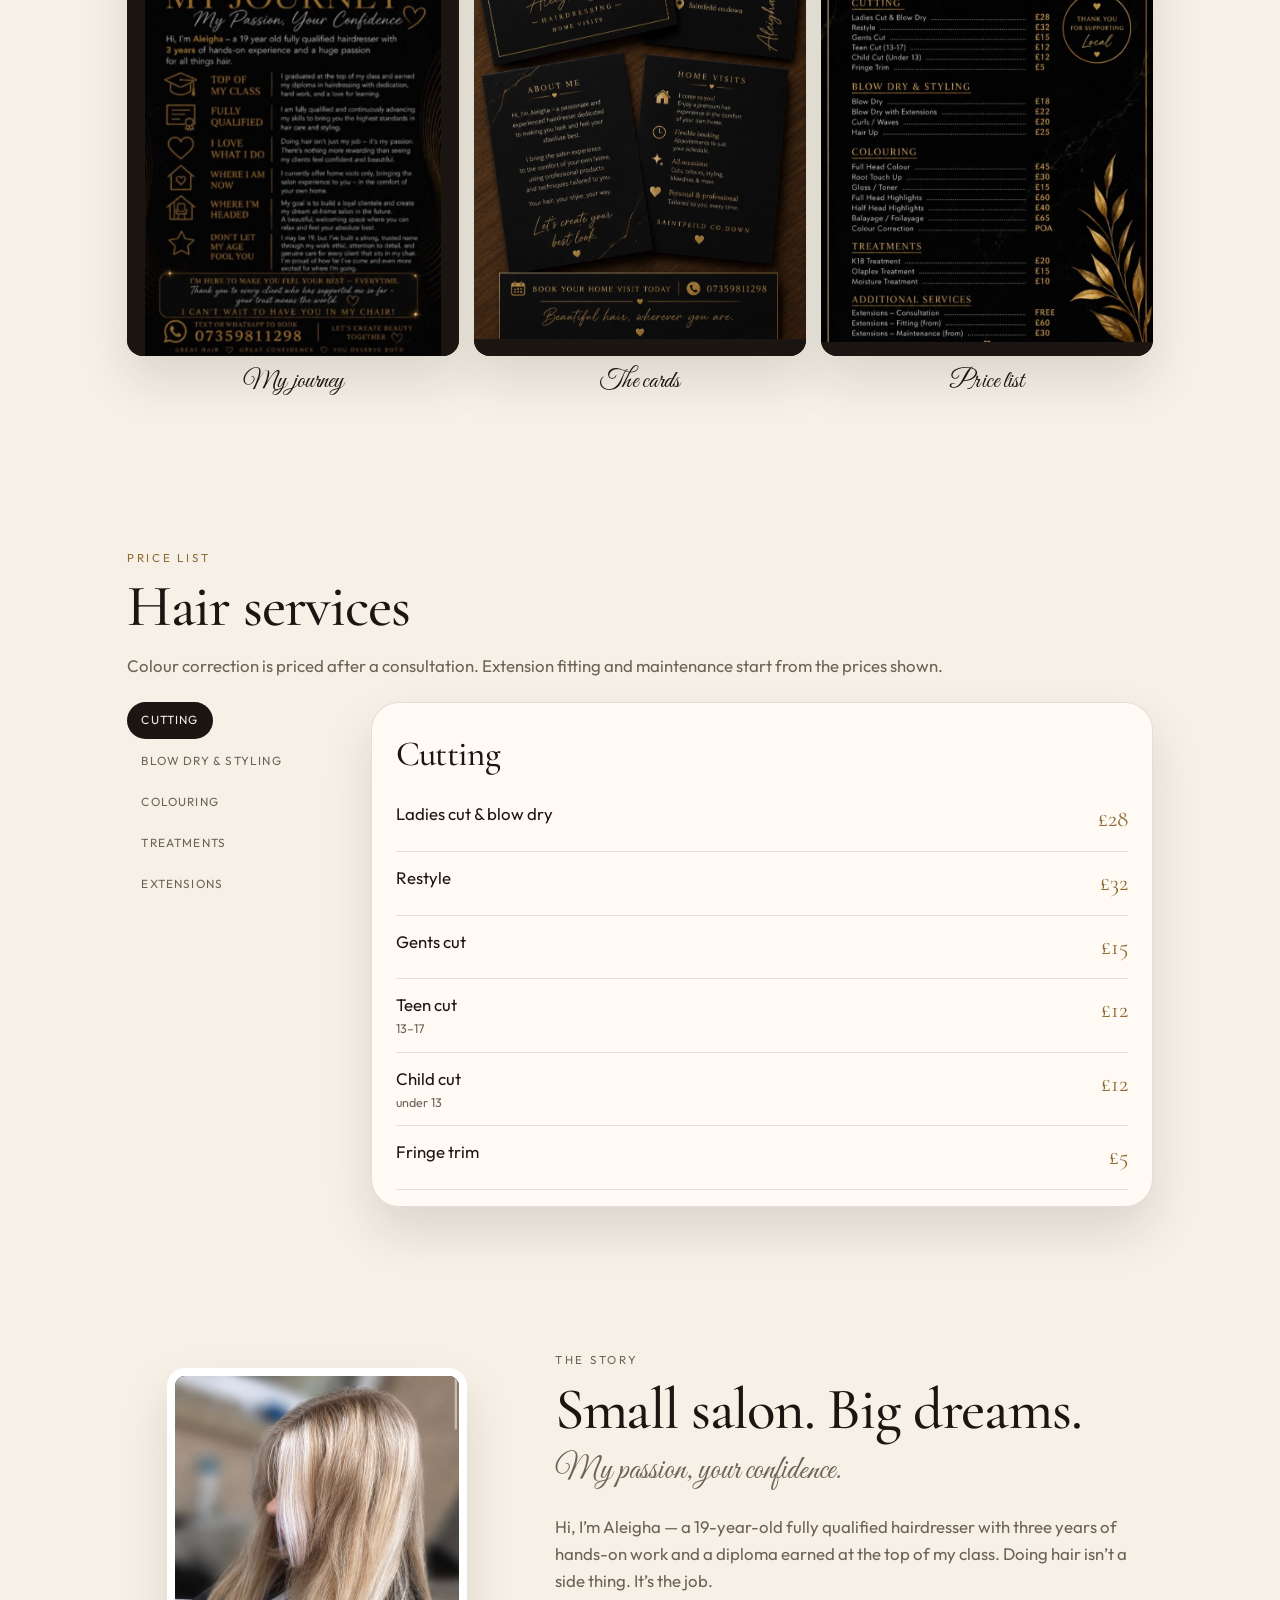
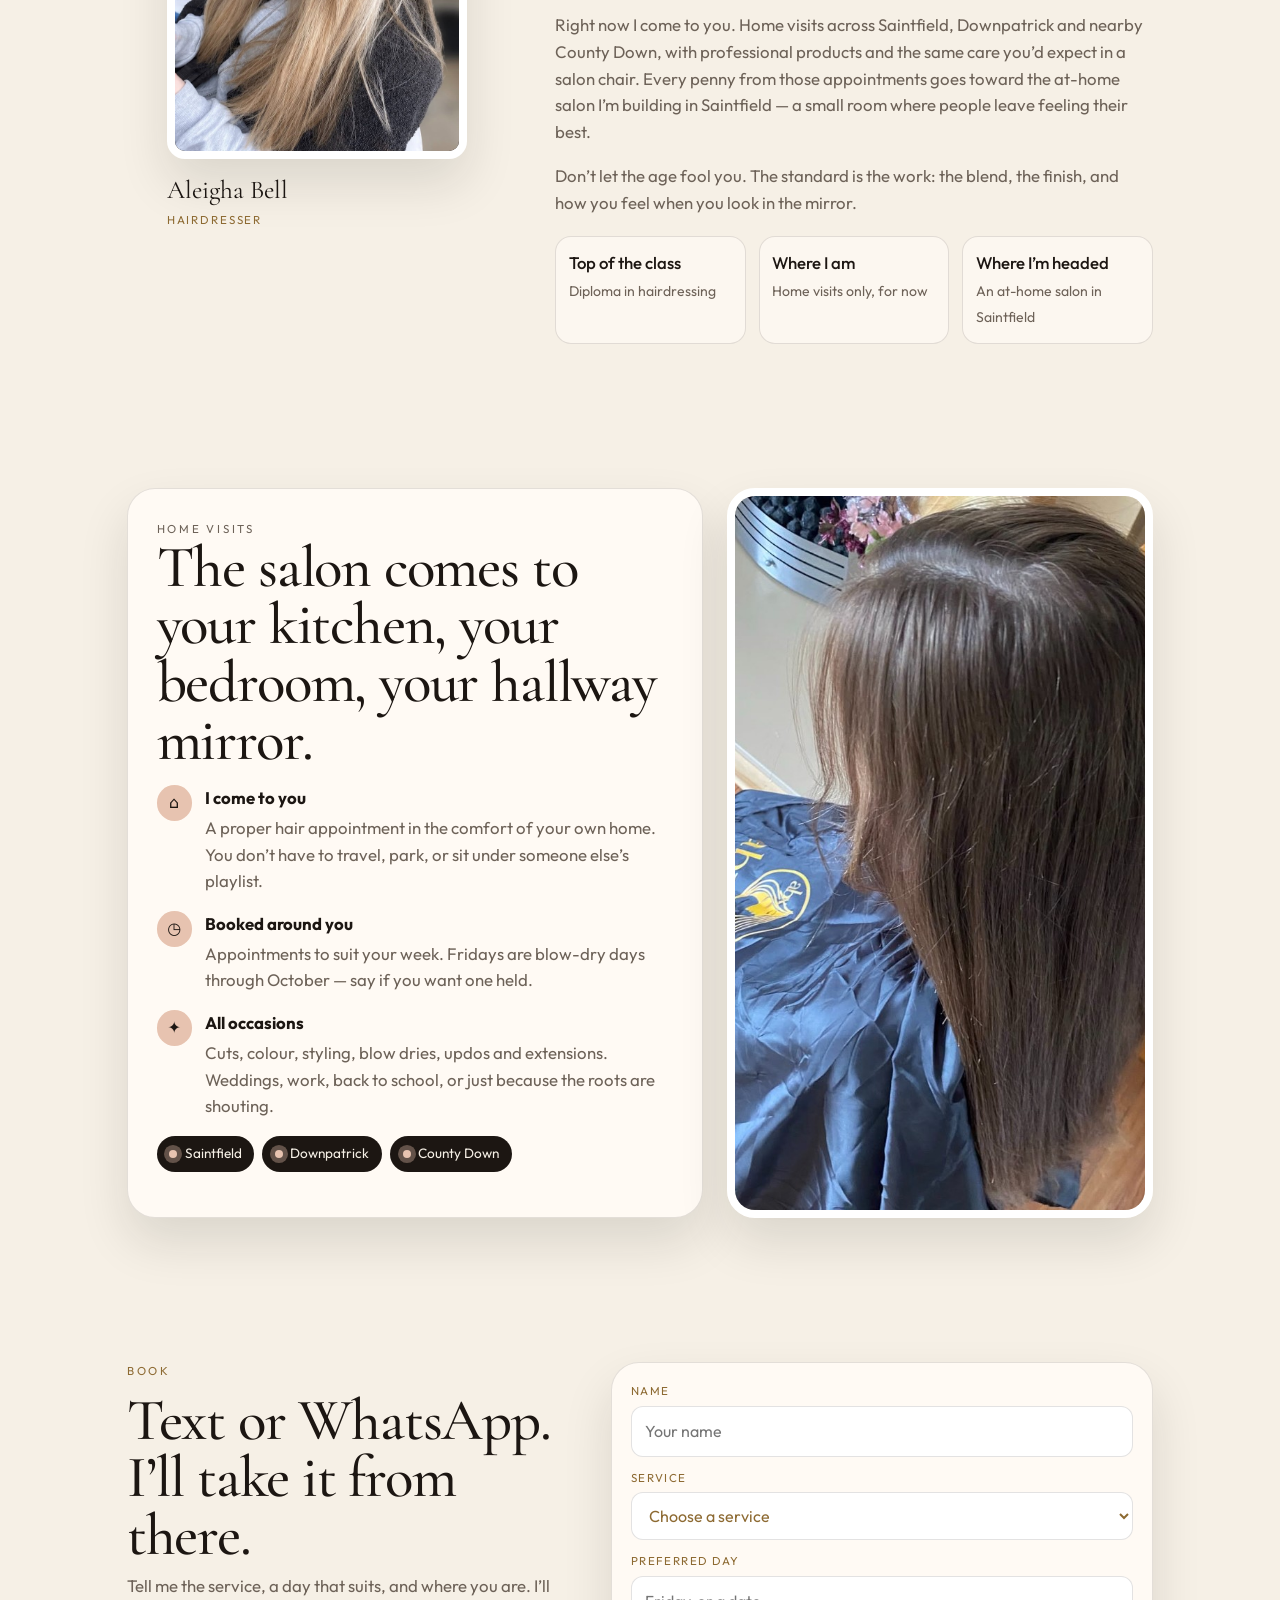
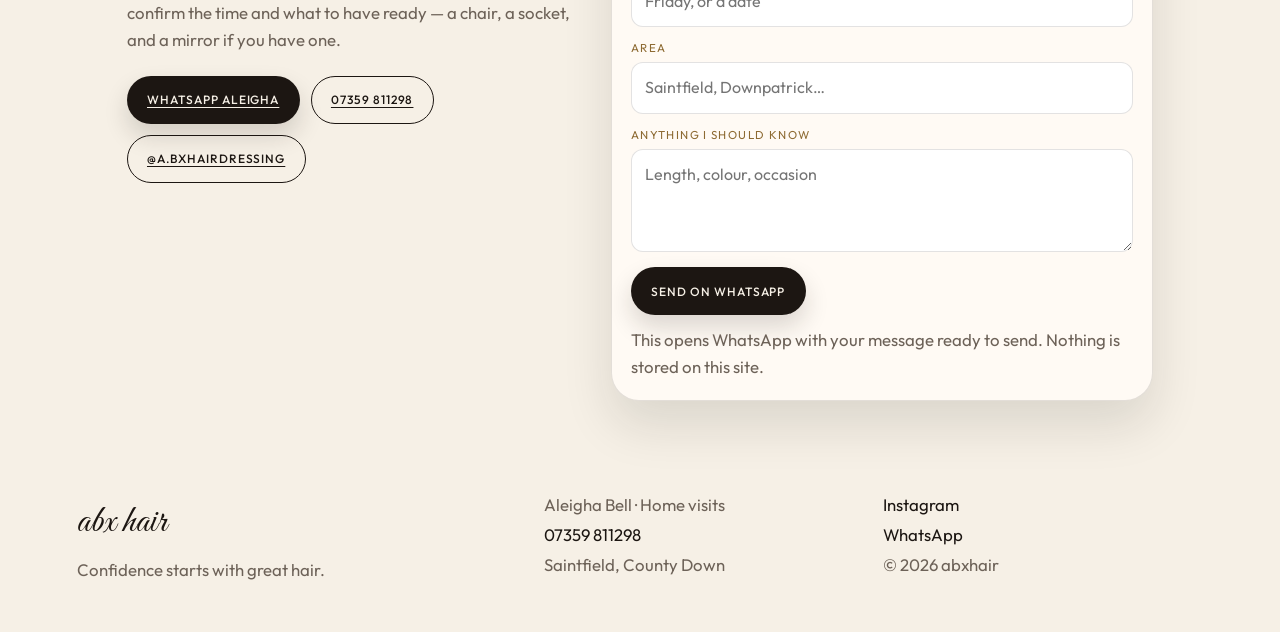
==== commit 8affd774: "Add the photo gallery, loading screen, and scrolling scissors. Co-authored-by: Cursor <cursoragent@c" ====
--- a/index.html
+++ b/index.html
@@ -1,29 +1,60 @@
 <!DOCTYPE html>
 <html lang="en">
 <head>
-  <meta charset="UTF-8">
+  <meta charset="utf-8">
   <meta name="viewport" content="width=device-width, initial-scale=1">
   <title>abxhair · Aleigha Bell · Home hair visits in Saintfield</title>
-  <meta name="description" content="abxhair is Aleigha Bell, a fully qualified hairdresser offering cuts, colour, styling and tape-in extensions as home visits across Saintfield, Downpatrick and County Down.">
-  <meta name="theme-color" content="#0b0a09">
+  <meta name="description" content="Cuts, colour, blow dries and tape-in extensions, brought to your home in Saintfield, Downpatrick and County Down by Aleigha Bell.">
   <link rel="icon" href="favicon.svg" type="image/svg+xml">
   <link rel="preconnect" href="https://fonts.googleapis.com">
   <link rel="preconnect" href="https://fonts.gstatic.com" crossorigin>
-  <link href="https://fonts.googleapis.com/css2?family=Cormorant+Garamond:ital,wght@0,500;0,600;0,700;1,500;1,600&family=Great+Vibes&family=Outfit:wght@300;400;500;600&display=swap" rel="stylesheet">
+  <link href="https://fonts.googleapis.com/css2?family=Cormorant+Garamond:ital,wght@0,500;0,600;1,500&family=Great+Vibes&family=Outfit:wght@300;400;500;600&display=swap" rel="stylesheet">
   <link rel="stylesheet" href="css/styles.css">
 </head>
-<body>
-  <a class="skip" href="#main">Skip to content</a>
+<body class="is-loading">
+  <div class="loader" id="loader" role="status" aria-live="polite">
+    <svg class="scissors loader-scissors" viewBox="0 0 200 120" aria-hidden="true">
+      <g class="blade blade-top"><path d="M92 56c18-2 48-22 70-34 4-2 8 2 6 6L152 42 90 58c-1 0-2-1-2-2z" fill="#fffaf3" stroke="#f6f0e6" stroke-width="3" stroke-linejoin="round"/></g>
+      <g class="blade blade-bot"><path d="M92 64c18 2 48 22 70 34 4 2 8-2 6-6l-16-14-60-16c-1 0-2 1-2 2z" fill="#e7d7b4" stroke="#f6f0e6" stroke-width="3" stroke-linejoin="round"/></g>
+      <circle cx="92" cy="60" r="7" fill="#c9a15b" stroke="#f6f0e6" stroke-width="3"/>
+      <path d="M86 56c-14-8-28-22-42-20" stroke="#f6f0e6" stroke-width="6" stroke-linecap="round"/>
+      <path d="M86 64c-14 8-28 22-42 20" stroke="#f6f0e6" stroke-width="6" stroke-linecap="round"/>
+      <ellipse cx="36" cy="32" rx="16" ry="18" fill="#1c1612" stroke="#f6f0e6" stroke-width="4"/>
+      <ellipse cx="36" cy="88" rx="16" ry="18" fill="#1c1612" stroke="#f6f0e6" stroke-width="4"/>
+      <ellipse cx="36" cy="32" rx="6" ry="7" fill="#e7c3b0"/>
+      <ellipse cx="36" cy="88" rx="6" ry="7" fill="#e7c3b0"/>
+    </svg>
+    <p>Sharpening the scissors…</p>
+    <div class="loader-bar" aria-hidden="true"><span class="loader-fill"></span></div>
+  </div>
+
+  <div class="flight-scissors" id="flight-scissors" aria-hidden="true">
+    <svg class="scissors" viewBox="0 0 200 120">
+      <g class="blade blade-top"><path d="M92 56c18-2 48-22 70-34 4-2 8 2 6 6L152 42 90 58c-1 0-2-1-2-2z" fill="#fffaf3" stroke="#1c1612" stroke-width="3" stroke-linejoin="round"/></g>
+      <g class="blade blade-bot"><path d="M92 64c18 2 48 22 70 34 4 2 8-2 6-6l-16-14-60-16c-1 0-2 1-2 2z" fill="#f3e6cf" stroke="#1c1612" stroke-width="3" stroke-linejoin="round"/></g>
+      <circle cx="92" cy="60" r="7" fill="#c9a15b" stroke="#1c1612" stroke-width="3"/>
+      <path d="M86 56c-14-8-28-22-42-20" stroke="#1c1612" stroke-width="6" stroke-linecap="round"/>
+      <path d="M86 64c-14 8-28 22-42 20" stroke="#1c1612" stroke-width="6" stroke-linecap="round"/>
+      <ellipse cx="36" cy="32" rx="16" ry="18" fill="#fffaf3" stroke="#1c1612" stroke-width="4"/>
+      <ellipse cx="36" cy="88" rx="16" ry="18" fill="#fffaf3" stroke="#1c1612" stroke-width="4"/>
+      <ellipse cx="36" cy="32" rx="6" ry="7" fill="#e7c3b0"/>
+      <ellipse cx="36" cy="88" rx="6" ry="7" fill="#e7c3b0"/>
+    </svg>
+  </div>
+
+  <div class="grain" aria-hidden="true"></div>
+  <a class="skip" href="#content">Skip to content</a>
 
   <header class="nav" id="nav">
-    <a class="brand" href="#top" aria-label="abxhair home">
-      <span class="brand-mark">abx</span><span class="brand-script">hair</span>
+    <a class="brand" href="#content">
+      <span class="brand-mark">abx</span>
+      <span class="brand-script">hair</span>
     </a>
     <button class="nav-toggle" type="button" aria-expanded="false" aria-controls="nav-links">
-      <span class="sr-only">Menu</span>
-      <span></span><span></span>
+      <span></span><span></span><span></span>
+      <span class="skip">Menu</span>
     </button>
-    <nav id="nav-links" class="nav-links">
+    <nav class="nav-links" id="nav-links">
       <a href="#work">Work</a>
       <a href="#services">Services</a>
       <a href="#about">About</a>
@@ -32,107 +63,230 @@
     </nav>
   </header>
 
-  <main id="main">
-    <section class="hero" id="top">
-      <div class="hero-copy">
-        <p class="kicker"><span>Saintfield</span> · County Down</p>
+  <main id="content">
+    <section class="hero">
+      <div>
+        <p class="kicker">Saintfield · County Down</p>
         <h1>
-          <span class="hero-word">abx<span>hair</span></span>
-          Confidence starts<br>with great hair.
+          <span class="hero-word">abx <span>hair</span></span>
+          Confidence starts with great hair.
         </h1>
-        <p class="lede">
-          Cuts, colour, blow dries and tape-in extensions, brought to your home by Aleigha Bell. Fully qualified, top of her class, and building a salon one loyal client at a time.
-        </p>
+        <p class="lede">Cuts, colour, blow dries and tape-in extensions, brought to your home by Aleigha Bell. Fully qualified, top of her class, and building a salon one loyal client at a time.</p>
         <div class="hero-actions">
           <a class="btn btn-gold" href="#book">Book a home visit</a>
           <a class="btn btn-line" href="#services">See the price list</a>
         </div>
-        <ul class="hero-facts">
-          <li><strong>Home visits</strong><span>Salon, at your door</span></li>
-          <li><strong>Fully qualified</strong><span>Diploma in hair</span></li>
-          <li><strong>Extensions</strong><span>Bell colour &amp; tape-in</span></li>
+        <ul class="pills">
+          <li>Home visits</li>
+          <li>Fully qualified</li>
+          <li>Tape-in extensions</li>
         </ul>
       </div>
       <figure class="hero-frame">
-        <img src="images/look-blonde.jpg" alt="Long blonde hair with bright skunk stripes and a soft shadow through the root" width="690" height="1131">
-        <figcaption>
-          <span>Recent work</span>
-          Skunk stripes
-        </figcaption>
+        <img src="images/highlights-profile.jpg" alt="Long dimensional blonde hair with bright ribbons through the lengths">
+        <figcaption>Dimensional blonde<span>Recent work</span></figcaption>
+        <svg class="scissors hero-scissors" viewBox="0 0 200 120" aria-hidden="true">
+          <g class="blade blade-top"><path d="M92 56c18-2 48-22 70-34 4-2 8 2 6 6L152 42 90 58c-1 0-2-1-2-2z" fill="#fffaf3" stroke="#1c1612" stroke-width="3" stroke-linejoin="round"/></g>
+          <g class="blade blade-bot"><path d="M92 64c18 2 48 22 70 34 4 2 8-2 6-6l-16-14-60-16c-1 0-2 1-2 2z" fill="#f3e6cf" stroke="#1c1612" stroke-width="3" stroke-linejoin="round"/></g>
+          <circle cx="92" cy="60" r="7" fill="#c9a15b" stroke="#1c1612" stroke-width="3"/>
+          <path d="M86 56c-14-8-28-22-42-20" stroke="#1c1612" stroke-width="6" stroke-linecap="round"/>
+          <path d="M86 64c-14 8-28 22-42 20" stroke="#1c1612" stroke-width="6" stroke-linecap="round"/>
+          <ellipse cx="36" cy="32" rx="16" ry="18" fill="#fffaf3" stroke="#1c1612" stroke-width="4"/>
+          <ellipse cx="36" cy="88" rx="16" ry="18" fill="#fffaf3" stroke="#1c1612" stroke-width="4"/>
+          <ellipse cx="36" cy="32" rx="6" ry="7" fill="#e7c3b0"/>
+          <ellipse cx="36" cy="88" rx="6" ry="7" fill="#e7c3b0"/>
+        </svg>
+        <p class="offer-chip">Blowout Fridays £20</p>
       </figure>
     </section>
 
-    <section class="offer" aria-label="Blowout Fridays">
+    <div class="marquee" aria-hidden="true">
+      <div class="marquee-track">
+        <p>Cuts · Colour · Blow dries · Tape-in extensions · Home visits · Saintfield · Downpatrick · County Down ·</p>
+        <p>Cuts · Colour · Blow dries · Tape-in extensions · Home visits · Saintfield · Downpatrick · County Down ·</p>
+      </div>
+    </div>
+
+    <section class="offer">
       <div class="offer-inner">
-        <p class="offer-kicker">Now booking</p>
-        <h2>Blowout Fridays <em>£20</em></h2>
-        <p>Straight or curly blow dries, every Friday from 21 August to 21 October 2026. Book ahead — the Fridays fill up.</p>
-        <a href="#book">Reserve a Friday</a>
+        <div>
+          <p class="offer-kicker">Now booking</p>
+          <h2>Blowout Fridays <em>£20</em></h2>
+          <p>Straight or curly blow dries, every Friday from 21 August to 21 October 2026. Book ahead — the Fridays fill up.</p>
+        </div>
+        <a class="btn btn-gold" href="#book">Reserve a Friday</a>
       </div>
     </section>
 
     <section class="work" id="work">
-      <div class="section-head">
+      <div class="section-head reveal">
         <p class="kicker">The chair</p>
         <h2>Work that leaves people feeling like themselves, only brighter.</h2>
+        <p class="section-note">Tap a photo to see it bigger.</p>
       </div>
       <div class="gallery">
-        <figure class="shot shot-tall">
-          <button type="button" data-full="images/look-blonde.jpg" data-caption="Skunk stripes — bright ribbons through a lived-in blonde.">
-            <img src="images/look-blonde.jpg" alt="Side view of long blonde hair with pale skunk stripes" width="690" height="1131">
+        <figure class="shot">
+          <button type="button" data-full="images/highlights-profile.jpg" data-caption="Dimensional blonde">
+            <img src="images/highlights-profile.jpg" alt="Long dimensional blonde hair">
+          </button>
+          <figcaption>Dimensional blonde</figcaption>
+        </figure>
+        <figure class="shot">
+          <button type="button" data-full="images/skunk-stripes.jpg" data-caption="Skunk stripes">
+            <img src="images/skunk-stripes.jpg" alt="Dark hair with bright skunk-stripe highlights">
           </button>
           <figcaption>Skunk stripes</figcaption>
         </figure>
         <figure class="shot">
-          <button type="button" data-full="images/look-braid.jpg" data-caption="Braided updo with a sleek, low sweep.">
-            <img src="images/look-braid.jpg" alt="Braided blonde updo with a low polished sweep" width="772" height="1052">
+          <button type="button" data-full="images/money-piece.jpg" data-caption="Money piece">
+            <img src="images/money-piece.jpg" alt="Pearly blonde money piece">
+          </button>
+          <figcaption>Money piece</figcaption>
+        </figure>
+        <figure class="shot">
+          <button type="button" data-full="images/soft-waves.jpg" data-caption="Soft waves">
+            <img src="images/soft-waves.jpg" alt="Soft blonde waves">
+          </button>
+          <figcaption>Soft waves</figcaption>
+        </figure>
+        <figure class="shot">
+          <button type="button" data-full="images/honey-profile.jpg" data-caption="Honey blonde">
+            <img src="images/honey-profile.jpg" alt="Straight honey blonde hair in profile">
+          </button>
+          <figcaption>Honey blonde</figcaption>
+        </figure>
+        <figure class="shot">
+          <button type="button" data-full="images/lived-in-blonde.jpg" data-caption="Lived-in blonde">
+            <img src="images/lived-in-blonde.jpg" alt="Lived-in blonde hair">
+          </button>
+          <figcaption>Lived-in blonde</figcaption>
+        </figure>
+        <figure class="shot">
+          <button type="button" data-full="images/blonde-home.jpg" data-caption="At home">
+            <img src="images/blonde-home.jpg" alt="Long blonde hair from the back, at home">
+          </button>
+          <figcaption>At home</figcaption>
+        </figure>
+        <figure class="shot">
+          <button type="button" data-full="images/salon-blonde.jpg" data-caption="Salon blonde">
+            <img src="images/salon-blonde.jpg" alt="Long straight blonde hair in the salon chair">
+          </button>
+          <figcaption>Salon blonde</figcaption>
+        </figure>
+        <figure class="shot">
+          <button type="button" data-full="images/caramel-waves.jpg" data-caption="Caramel waves">
+            <img src="images/caramel-waves.jpg" alt="Caramel waves from the back">
+          </button>
+          <figcaption>Caramel waves</figcaption>
+        </figure>
+        <figure class="shot">
+          <button type="button" data-full="images/copper.jpg" data-caption="Copper">
+            <img src="images/copper.jpg" alt="Glossy copper red bob">
+          </button>
+          <figcaption>Copper</figcaption>
+        </figure>
+        <figure class="shot">
+          <button type="button" data-full="images/home-straight.jpg" data-caption="Home visit">
+            <img src="images/home-straight.jpg" alt="Straight brown hair during a home visit, with an abxhair cape">
+          </button>
+          <figcaption>Home visit</figcaption>
+        </figure>
+        <figure class="shot">
+          <button type="button" data-full="images/braided-updo.jpg" data-caption="Braided updo">
+            <img src="images/braided-updo.jpg" alt="Braided blonde updo">
           </button>
           <figcaption>Braided updo</figcaption>
         </figure>
         <figure class="shot">
-          <button type="button" data-full="images/look-bun.jpg" data-caption="A twisted rose bun, soft and structured.">
-            <img src="images/look-bun.jpg" alt="Back view of a twisted rose bun in blonde hair" width="752" height="952">
-          </button>
-          <figcaption>Rose bun</figcaption>
-        </figure>
-        <figure class="shot shot-wide">
-          <button type="button" data-full="images/look-pincurls.jpg" data-caption="Pin curls for a soft, bouncy set that lasts the week.">
-            <img src="images/look-pincurls.jpg" alt="Aleigha with pin curls set, promoting weekday soft bouncy curls" width="940" height="1159">
-          </button>
-          <figcaption>Weekday pin curls</figcaption>
-        </figure>
-        <figure class="shot">
-          <button type="button" data-full="images/look-curls.jpg" data-caption="Twisted updo finished with curled ends.">
-            <img src="images/look-curls.jpg" alt="Blonde twisted updo with curled ends and a gold necklace" width="802" height="1012">
-          </button>
-          <figcaption>Curled updo</figcaption>
-        </figure>
-        <figure class="shot">
-          <button type="button" data-full="images/tools.jpg" data-caption="The kit comes to you — colour, cut and finish at home.">
-            <img src="images/tools.jpg" alt="Hairdressing tools, tint bowl and Aleigha Bell business cards on a wooden table" width="1011" height="998">
-          </button>
-          <figcaption>The kit, at yours</figcaption>
+          <button type="button" data-full="images/blonde-bun.jpg" data-caption="Twisted bun">
+            <img src="images/blonde-bun.jpg" alt="Blonde twisted bun updo">
+          </button>
+          <figcaption>Twisted bun</figcaption>
+        </figure>
+        <figure class="shot">
+          <button type="button" data-full="images/before-roots.jpg" data-caption="Before">
+            <img src="images/before-roots.jpg" alt="Blonde hair with visible regrowth, before colour">
+          </button>
+          <figcaption>Before</figcaption>
+        </figure>
+        <figure class="shot is-poster">
+          <button type="button" data-full="images/transformation.jpg" data-caption="The transformation">
+            <img src="images/transformation.jpg" alt="Before, foils, and the dimensional blonde result">
+          </button>
+          <figcaption>The transformation</figcaption>
+        </figure>
+        <figure class="shot is-poster">
+          <button type="button" data-full="images/before-after.jpg" data-caption="Before and after">
+            <img src="images/before-after.jpg" alt="Before and after of a blonde colour correction">
+          </button>
+          <figcaption>Before and after</figcaption>
+        </figure>
+        <figure class="shot">
+          <button type="button" data-full="images/kit-and-cards.jpg" data-caption="The kit">
+            <img src="images/kit-and-cards.jpg" alt="Colour bowl, scissors, comb and Aleigha Bell cards">
+          </button>
+          <figcaption>The kit</figcaption>
+        </figure>
+        <figure class="shot">
+          <button type="button" data-full="images/book-now.jpg" data-caption="Book now">
+            <img src="images/book-now.jpg" alt="Hair tools and a book now card">
+          </button>
+          <figcaption>Book now</figcaption>
+        </figure>
+        <figure class="shot is-poster">
+          <button type="button" data-full="images/blowout-fridays.jpg" data-caption="Blowout Fridays">
+            <img src="images/blowout-fridays.jpg" alt="Blowout Fridays poster, £20 every Friday">
+          </button>
+          <figcaption>Blowout Fridays</figcaption>
+        </figure>
+        <figure class="shot is-poster">
+          <button type="button" data-full="images/model-call.jpg" data-caption="Model call">
+            <img src="images/model-call.jpg" alt="Free colour and style in exchange for content">
+          </button>
+          <figcaption>Model call</figcaption>
+        </figure>
+        <figure class="shot is-poster">
+          <button type="button" data-full="images/aleigha.jpg" data-caption="Aleigha">
+            <img src="images/aleigha.jpg" alt="Aleigha Bell, abxhair">
+          </button>
+          <figcaption>Aleigha</figcaption>
+        </figure>
+        <figure class="shot is-poster">
+          <button type="button" data-full="images/my-journey.jpg" data-caption="My journey">
+            <img src="images/my-journey.jpg" alt="Aleigha’s journey poster">
+          </button>
+          <figcaption>My journey</figcaption>
+        </figure>
+        <figure class="shot is-poster">
+          <button type="button" data-full="images/flyer-set.jpg" data-caption="The cards">
+            <img src="images/flyer-set.jpg" alt="Black and gold abxhair cards">
+          </button>
+          <figcaption>The cards</figcaption>
+        </figure>
+        <figure class="shot is-poster">
+          <button type="button" data-full="images/price-list.jpg" data-caption="Price list">
+            <img src="images/price-list.jpg" alt="abxhair price list">
+          </button>
+          <figcaption>Price list</figcaption>
         </figure>
       </div>
     </section>
 
     <section class="services" id="services">
-      <div class="section-head">
+      <div class="section-head reveal">
         <p class="kicker">Price list</p>
         <h2>Hair services</h2>
         <p class="section-note">Colour correction is priced after a consultation. Extension fitting and maintenance start from the prices shown.</p>
       </div>
-
       <div class="price-layout">
         <div class="price-nav" role="tablist" aria-label="Service categories">
           <button type="button" role="tab" aria-selected="true" aria-controls="panel-cutting" id="tab-cutting">Cutting</button>
-          <button type="button" role="tab" aria-selected="false" aria-controls="panel-styling" id="tab-styling" tabindex="-1">Blow dry &amp; styling</button>
+          <button type="button" role="tab" aria-selected="false" aria-controls="panel-blow" id="tab-blow" tabindex="-1">Blow dry &amp; styling</button>
           <button type="button" role="tab" aria-selected="false" aria-controls="panel-colour" id="tab-colour" tabindex="-1">Colouring</button>
           <button type="button" role="tab" aria-selected="false" aria-controls="panel-treat" id="tab-treat" tabindex="-1">Treatments</button>
-          <button type="button" role="tab" aria-selected="false" aria-controls="panel-extra" id="tab-extra" tabindex="-1">Extensions</button>
+          <button type="button" role="tab" aria-selected="false" aria-controls="panel-ext" id="tab-ext" tabindex="-1">Extensions</button>
         </div>
-
-        <div class="price-panels">
+        <div>
           <div class="price-panel" role="tabpanel" id="panel-cutting" aria-labelledby="tab-cutting">
             <h3>Cutting</h3>
             <ul class="prices">
@@ -144,14 +298,14 @@
               <li><span>Fringe trim</span><span>£5</span></li>
             </ul>
           </div>
-          <div class="price-panel" role="tabpanel" id="panel-styling" aria-labelledby="tab-styling" hidden>
+          <div class="price-panel" role="tabpanel" id="panel-blow" aria-labelledby="tab-blow" hidden>
             <h3>Blow dry &amp; styling</h3>
             <ul class="prices">
               <li><span>Blow dry</span><span>£18</span></li>
               <li><span>Blow dry with extensions</span><span>£22</span></li>
               <li><span>Curls / waves</span><span>£20</span></li>
               <li><span>Hair up</span><span>£25</span></li>
-              <li class="price-note"><span>Blowout Fridays <small>21 Aug – 21 Oct 2026</small></span><span>£20</span></li>
+              <li><span>Blowout Fridays <small>21 Aug – 21 Oct 2026</small></span><span>£20</span></li>
             </ul>
           </div>
           <div class="price-panel" role="tabpanel" id="panel-colour" aria-labelledby="tab-colour" hidden>
@@ -174,12 +328,12 @@
               <li><span>Moisture treatment</span><span>£10</span></li>
             </ul>
           </div>
-          <div class="price-panel" role="tabpanel" id="panel-extra" aria-labelledby="tab-extra" hidden>
+          <div class="price-panel" role="tabpanel" id="panel-ext" aria-labelledby="tab-ext" hidden>
             <h3>Extensions</h3>
             <ul class="prices">
               <li><span>Consultation</span><span>Free</span></li>
-              <li><span>Fitting <small>from</small></span><span>£60</span></li>
-              <li><span>Maintenance <small>from</small></span><span>£30</span></li>
+              <li><span>Fitting</span><span>from £60</span></li>
+              <li><span>Maintenance</span><span>from £30</span></li>
             </ul>
             <p class="panel-foot">Bell colour and tape-in extensions. The consultation is free — message to talk through length, density and a shade that sits with your own hair.</p>
           </div>
@@ -188,23 +342,17 @@
     </section>
 
     <section class="about" id="about">
-      <div class="about-portrait">
-        <img src="images/look-curls.jpg" alt="Blonde twisted updo with soft curled ends, styled by Aleigha Bell" width="802" height="1012">
-        <p class="portrait-caption">Aleigha Bell<br><span>Hairdresser</span></p>
-      </div>
-      <div class="about-copy">
+      <figure class="about-portrait reveal">
+        <img src="images/aleigha.jpg" alt="Aleigha Bell of abxhair">
+        <figcaption class="portrait-caption">Aleigha Bell<span>Hairdresser</span></figcaption>
+      </figure>
+      <div class="about-copy reveal">
         <p class="kicker">The story</p>
         <h2>Small salon. Big dreams.</h2>
         <p class="script-line">My passion, your confidence.</p>
-        <p>
-          Hi, I’m Aleigha — a 19-year-old fully qualified hairdresser with three years of hands-on work and a diploma earned at the top of my class. Doing hair isn’t a side thing. It’s the job.
-        </p>
-        <p>
-          Right now I come to you. Home visits across Saintfield, Downpatrick and nearby County Down, with professional products and the same care you’d expect in a salon chair. Every penny from those appointments goes toward the at-home salon I’m building in Saintfield — a small room where people leave feeling their best.
-        </p>
-        <p>
-          Don’t let the age fool you. The standard is the work: the blend, the finish, and how you feel when you look in the mirror.
-        </p>
+        <p>Hi, I’m Aleigha — a 19-year-old fully qualified hairdresser with three years of hands-on work and a diploma earned at the top of my class. Doing hair isn’t a side thing. It’s the job.</p>
+        <p>Right now I come to you. Home visits across Saintfield, Downpatrick and nearby County Down, with professional products and the same care you’d expect in a salon chair. Every penny from those appointments goes toward the at-home salon I’m building in Saintfield — a small room where people leave feeling their best.</p>
+        <p>Don’t let the age fool you. The standard is the work: the blend, the finish, and how you feel when you look in the mirror.</p>
         <ul class="about-points">
           <li><strong>Top of the class</strong><span>Diploma in hairdressing</span></li>
           <li><strong>Where I am</strong><span>Home visits only, for now</span></li>
@@ -214,7 +362,7 @@
     </section>
 
     <section class="visits" id="visits">
-      <div class="visits-card">
+      <div class="visits-card reveal">
         <p class="kicker">Home visits</p>
         <h2>The salon comes to your kitchen, your bedroom, your hallway mirror.</h2>
         <ul>
@@ -240,31 +388,33 @@
             </div>
           </li>
         </ul>
-        <p class="visits-area">Saintfield · Downpatrick · County Down</p>
-      </div>
-      <figure class="visits-photo">
-        <img src="images/tools.jpg" alt="Black and gold Aleigha Bell cards beside scissors, a comb and a tint bowl" width="1011" height="998">
+        <ul class="area-pills">
+          <li><span class="pin" aria-hidden="true"></span>Saintfield</li>
+          <li><span class="pin" aria-hidden="true"></span>Downpatrick</li>
+          <li><span class="pin" aria-hidden="true"></span>County Down</li>
+        </ul>
+      </div>
+      <figure class="visits-photo reveal">
+        <img src="images/home-straight.jpg" alt="A home visit, straight hair and the abxhair cape">
       </figure>
     </section>
 
     <section class="book" id="book">
-      <div class="book-intro">
+      <div class="reveal">
         <p class="kicker">Book</p>
         <h2>Text or WhatsApp. I’ll take it from there.</h2>
-        <p>Tell me the service, a day that suits, and where you are. I’ll confirm the time and what to have ready — a chair, a socket, and a mirror if you have one.</p>
+        <p class="lede">Tell me the service, a day that suits, and where you are. I’ll confirm the time and what to have ready — a chair, a socket, and a mirror if you have one.</p>
         <div class="book-direct">
-          <a class="btn btn-gold" href="https://wa.me/447359811298?text=Hi%20Aleigha%2C%20I%27d%20like%20to%20book%20a%20home%20visit.">WhatsApp Aleigha</a>
+          <a class="btn btn-gold" href="https://wa.me/447359811298" target="_blank" rel="noopener">WhatsApp Aleigha</a>
           <a class="btn btn-line" href="tel:+447359811298">07359 811298</a>
-          <a class="btn btn-line" href="https://instagram.com/a.bxhairdressing" rel="noopener">@a.bxhairdressing</a>
+          <a class="btn btn-line" href="https://instagram.com/a.bxhairdressing" target="_blank" rel="noopener">@a.bxhairdressing</a>
         </div>
       </div>
-      <form class="book-form" id="book-form">
-        <label>
-          Name
-          <input name="name" type="text" autocomplete="name" required maxlength="80">
+      <form class="book-form reveal" id="book-form">
+        <label>Name
+          <input name="name" type="text" required autocomplete="name" placeholder="Your name">
         </label>
-        <label>
-          Service
+        <label>Service
           <select name="service" required>
             <option value="">Choose a service</option>
             <option>Ladies cut &amp; blow dry</option>
@@ -288,17 +438,14 @@
             <option>Extensions fitting or maintenance</option>
           </select>
         </label>
-        <label>
-          Preferred day
-          <input name="day" type="text" placeholder="e.g. Friday afternoon" maxlength="80">
+        <label>Preferred day
+          <input name="day" type="text" placeholder="Friday, or a date">
         </label>
-        <label>
-          Area
-          <input name="area" type="text" placeholder="Saintfield, Downpatrick…" maxlength="80">
+        <label>Area
+          <input name="area" type="text" placeholder="Saintfield, Downpatrick…">
         </label>
-        <label>
-          Anything I should know
-          <textarea name="note" rows="3" maxlength="400" placeholder="Hair history, inspiration, occasion"></textarea>
+        <label>Anything I should know
+          <textarea name="note" rows="3" placeholder="Length, colour, occasion"></textarea>
         </label>
         <button class="btn btn-gold" type="submit">Send on WhatsApp</button>
         <p class="form-hint" id="form-hint">This opens WhatsApp with your message ready to send. Nothing is stored on this site.</p>
@@ -308,7 +455,7 @@
 
   <footer class="footer">
     <div>
-      <p class="brand footer-brand"><span class="brand-mark">abx</span><span class="brand-script">hair</span></p>
+      <p class="footer-brand">abx hair</p>
       <p>Confidence starts with great hair.</p>
     </div>
     <div>
@@ -317,18 +464,18 @@
       <p>Saintfield, County Down</p>
     </div>
     <div>
-      <p><a href="https://instagram.com/a.bxhairdressing" rel="noopener">Instagram</a></p>
-      <p><a href="https://wa.me/447359811298">WhatsApp</a></p>
-      <p class="fine">© <span id="year">2026</span> abxhair</p>
+      <p><a href="https://instagram.com/a.bxhairdressing" target="_blank" rel="noopener">Instagram</a></p>
+      <p><a href="https://wa.me/447359811298" target="_blank" rel="noopener">WhatsApp</a></p>
+      <p>© <span id="year">2026</span> abxhair</p>
     </div>
   </footer>
 
   <dialog class="lightbox" id="lightbox">
     <form method="dialog">
-      <button class="lightbox-close" type="submit" aria-label="Close">Close</button>
+      <button class="lightbox-close" type="submit">Close</button>
+      <img id="lightbox-img" alt="">
+      <p id="lightbox-cap"></p>
     </form>
-    <img alt="" id="lightbox-img">
-    <p id="lightbox-cap"></p>
   </dialog>
 
   <script src="js/main.js"></script>
--- a/css/styles.css
+++ b/css/styles.css
@@ -1,60 +1,136 @@
 :root {
-  --ink: #0c0b0a;
-  --ink-2: #161311;
-  --panel: #12100e;
-  --line: rgba(212, 175, 112, 0.35);
-  --gold: #d4af70;
-  --gold-2: #f0ddb0;
+  --ink: #1c1612;
+  --cream: #f6f0e6;
+  --foam: #fffaf4;
+  --gold: #c9a15b;
   --gold-deep: #8d6a32;
-  --cream: #f4efe6;
-  --muted: #b7ab9c;
-  --danger: #e7c3b0;
+  --blush: #e7c3b0;
+  --muted: #6d6258;
+  --line: rgba(28, 22, 18, 0.12);
+  --shadow: 0 24px 50px rgba(28, 22, 18, 0.12);
   --serif: "Cormorant Garamond", Georgia, serif;
   --sans: "Outfit", system-ui, sans-serif;
   --script: "Great Vibes", cursive;
-  --space: clamp(1.1rem, 2vw, 2rem);
-  --max: 1120px;
 }
 
 * { box-sizing: border-box; }
 html { scroll-behavior: smooth; }
 body {
   margin: 0;
+  color: var(--ink);
   background:
-    radial-gradient(1200px 600px at 80% -10%, rgba(212, 175, 112, 0.14), transparent 55%),
-    radial-gradient(900px 500px at -10% 20%, rgba(141, 106, 50, 0.16), transparent 50%),
-    var(--ink);
-  color: var(--cream);
+    radial-gradient(900px 480px at 0% -10%, #f3ddb0 0%, transparent 55%),
+    radial-gradient(800px 420px at 100% 0%, #f0d2c6 0%, transparent 50%),
+    var(--cream);
   font-family: var(--sans);
-  font-weight: 300;
+  font-weight: 400;
   font-size: 1.05rem;
   line-height: 1.6;
-}
+  overflow-x: hidden;
+}
+body.is-loading { overflow: hidden; }
 img { max-width: 100%; display: block; }
-a { color: inherit; }
+a { color: inherit; text-decoration: none; }
 button, input, select, textarea { font: inherit; color: inherit; }
-.sr-only, .skip {
+h1, h2, h3 { font-family: var(--serif); font-weight: 500; letter-spacing: -0.02em; }
+
+.grain {
+  pointer-events: none;
+  position: fixed;
+  inset: 0;
+  z-index: 8;
+  opacity: 0.16;
+  mix-blend-mode: multiply;
+  background-image: url("data:image/svg+xml,%3Csvg xmlns='http://www.w3.org/2000/svg' width='180' height='180'%3E%3Cfilter id='n'%3E%3CfeTurbulence type='fractalNoise' baseFrequency='.85' numOctaves='4' stitchTiles='stitch'/%3E%3C/filter%3E%3Crect width='100%25' height='100%25' filter='url(%23n)' opacity='.55'/%3E%3C/svg%3E");
+}
+
+.skip {
   position: absolute;
   width: 1px; height: 1px;
   padding: 0; margin: -1px;
-  overflow: hidden; clip: rect(0,0,0,0); border: 0;
+  overflow: hidden; clip: rect(0, 0, 0, 0); border: 0;
 }
 .skip:focus {
-  position: fixed; top: 0.6rem; left: 0.6rem; z-index: 80;
+  position: fixed; top: 0.7rem; left: 0.7rem; z-index: 120;
   width: auto; height: auto; margin: 0; clip: auto;
-  background: var(--gold); color: var(--ink); padding: 0.5rem 0.8rem;
-}
+  background: var(--ink); color: var(--cream); padding: 0.55rem 0.8rem;
+}
+
+.loader {
+  position: fixed;
+  inset: 0;
+  z-index: 100;
+  background: var(--ink);
+  color: var(--cream);
+  display: grid;
+  place-items: center;
+  align-content: center;
+  gap: 18px;
+  animation: curtain 0.9s cubic-bezier(0.76, 0, 0.24, 1) 1.9s forwards;
+}
+.loader-scissors { width: min(220px, 58vw); animation: bob 0.9s ease-in-out infinite; }
+.loader p {
+  margin: 0;
+  letter-spacing: 0.2em;
+  text-transform: uppercase;
+  font-size: 0.72rem;
+}
+.loader-bar {
+  width: min(260px, 68vw);
+  height: 4px;
+  background: #3a322c;
+  border-radius: 99px;
+  overflow: hidden;
+}
+.loader-fill {
+  display: block;
+  width: 0;
+  height: 100%;
+  background: var(--gold);
+  animation: fill 1.45s ease forwards;
+}
+@keyframes fill { to { width: 100%; } }
+@keyframes curtain { to { transform: translateY(-110%); visibility: hidden; } }
+@keyframes bob {
+  50% { transform: translateY(-8px) rotate(-6deg); }
+}
+
+.scissors .blade { transform-box: view-box; transform-origin: 46% 50%; }
+.scissors .blade-top { animation: bite-top 0.28s ease-in-out infinite alternate; }
+.scissors .blade-bot { animation: bite-bot 0.28s ease-in-out infinite alternate; }
+@keyframes bite-top { to { transform: rotate(-16deg); } }
+@keyframes bite-bot { to { transform: rotate(16deg); } }
+
+.flight-scissors {
+  position: fixed;
+  top: 0;
+  left: 0;
+  width: 92px;
+  z-index: 40;
+  pointer-events: none;
+  opacity: 0;
+  filter: drop-shadow(0 12px 10px rgba(28, 22, 18, 0.16));
+  will-change: transform;
+}
+body.is-ready .flight-scissors { opacity: 1; transition: opacity 0.4s ease; }
 
 .nav {
-  position: sticky; top: 0; z-index: 40;
-  display: flex; align-items: center; justify-content: space-between;
+  position: sticky;
+  top: 0;
+  z-index: 50;
+  display: flex;
+  align-items: center;
+  justify-content: space-between;
+  gap: 1rem;
   padding: 0.85rem 6vw;
-  background: rgba(12, 11, 10, 0.78);
-  backdrop-filter: blur(14px);
-  border-bottom: 1px solid transparent;
-}
-.nav.scrolled { border-bottom-color: var(--line); }
-.brand { text-decoration: none; display: flex; align-items: baseline; gap: 0.15rem; }
+  transition: background 0.3s ease, box-shadow 0.3s ease;
+}
+.nav.scrolled {
+  background: rgba(246, 240, 230, 0.88);
+  backdrop-filter: blur(16px);
+  box-shadow: 0 8px 30px rgba(28, 22, 18, 0.06);
+}
+.brand { display: flex; align-items: baseline; gap: 0.2rem; }
 .brand-mark {
   font-family: var(--serif);
   font-weight: 600;
@@ -64,406 +140,506 @@
 }
 .brand-script {
   font-family: var(--script);
-  color: var(--gold);
-  font-size: 1.7rem;
+  color: var(--gold-deep);
+  font-size: 1.8rem;
   line-height: 0;
 }
-.nav-links { display: flex; align-items: center; gap: 1.4rem; }
+.nav-links { display: flex; align-items: center; gap: 1.35rem; }
 .nav-links a {
-  text-decoration: none;
-  font-size: 0.82rem;
+  font-size: 0.78rem;
   letter-spacing: 0.14em;
   text-transform: uppercase;
   color: var(--muted);
 }
-.nav-links a:hover, .nav-links a:focus-visible { color: var(--gold-2); }
+.nav-links a:hover, .nav-links a:focus-visible { color: var(--ink); }
 .nav-book {
-  border: 1px solid var(--gold);
-  color: var(--gold-2) !important;
-  padding: 0.45rem 0.85rem;
+  border: 1px solid var(--ink);
+  color: var(--ink) !important;
+  padding: 0.5rem 0.9rem;
   border-radius: 999px;
 }
 .nav-toggle {
   display: none;
-  background: none; border: 0; width: 44px; height: 44px; padding: 0;
-  position: relative;
+  background: none;
+  border: 0;
+  width: 44px;
+  height: 44px;
+  padding: 0;
 }
 .nav-toggle span {
-  display: block; height: 1px; background: var(--gold-2); margin: 7px 10px;
+  display: block;
+  height: 2px;
+  background: var(--ink);
+  margin: 7px 10px;
 }
 
 .hero {
   display: grid;
-  grid-template-columns: 1.1fr 0.9fr;
+  grid-template-columns: 1.05fr 0.95fr;
   gap: 3rem;
-  align-items: end;
-  max-width: 1280px;
+  align-items: center;
+  max-width: 1240px;
   margin: 0 auto;
-  padding: 4.5rem 6vw 3.5rem;
+  min-height: calc(100svh - 84px);
+  padding: 2.5rem 6vw 4rem;
 }
 .kicker {
-  margin: 0 0 0.8rem;
-  letter-spacing: 0.28em;
+  margin: 0 0 0.7rem;
+  letter-spacing: 0.24em;
   text-transform: uppercase;
   font-size: 0.72rem;
-  color: var(--gold);
-}
-.kicker span { color: var(--gold-2); }
+  color: var(--gold-deep);
+}
 .hero h1 {
-  font-family: var(--serif);
-  font-weight: 500;
-  font-size: clamp(3.1rem, 6vw, 5.4rem);
+  font-size: clamp(3.2rem, 6.4vw, 5.6rem);
   line-height: 0.92;
-  margin: 0 0 1.2rem;
-  letter-spacing: -0.02em;
+  margin: 0 0 1rem;
 }
 .hero-word {
   display: block;
   font-size: 0.42em;
-  letter-spacing: 0.22em;
+  letter-spacing: 0.18em;
   text-transform: lowercase;
-  margin-bottom: 0.45rem;
-  color: var(--gold-2);
+  margin-bottom: 0.35rem;
 }
 .hero-word span {
   font-family: var(--script);
   letter-spacing: 0;
   text-transform: none;
-  color: var(--gold);
-  font-size: 1.5em;
+  color: var(--gold-deep);
+  font-size: 1.45em;
   margin-left: 0.15rem;
 }
-.lede { max-width: 38rem; color: var(--muted); margin: 0 0 1.6rem; }
+.lede { max-width: 38rem; color: var(--muted); margin: 0 0 1.4rem; }
 .hero-actions, .book-direct { display: flex; flex-wrap: wrap; gap: 0.7rem; }
 .btn {
-  display: inline-flex; align-items: center; justify-content: center;
-  text-decoration: none;
+  display: inline-flex;
+  align-items: center;
+  justify-content: center;
+  min-height: 48px;
   border-radius: 999px;
-  padding: 0.85rem 1.25rem;
+  padding: 0.75rem 1.2rem;
   letter-spacing: 0.08em;
   text-transform: uppercase;
-  font-size: 0.78rem;
+  font-size: 0.75rem;
+  font-weight: 500;
   border: 1px solid transparent;
   cursor: pointer;
   background: transparent;
-}
-.btn-gold { background: linear-gradient(180deg, #f3e2b6, #c79b4a); color: #1a140c; font-weight: 500; }
-.btn-gold:hover { filter: brightness(1.06); }
-.btn-line { border-color: var(--line); color: var(--cream); }
-.btn-line:hover { border-color: var(--gold); color: var(--gold-2); }
-.btn:focus-visible, a:focus-visible, button:focus-visible, input:focus-visible, select:focus-visible, textarea:focus-visible {
-  outline: 2px solid var(--gold-2);
+  transition: transform 0.25s ease, box-shadow 0.25s ease;
+}
+.btn:hover { transform: translateY(-2px); }
+.btn-gold {
+  background: var(--ink);
+  color: var(--cream);
+  box-shadow: 0 12px 24px rgba(28, 22, 18, 0.16);
+}
+.btn-line { border-color: var(--ink); }
+.btn:focus-visible, a:focus-visible, button:focus-visible,
+input:focus-visible, select:focus-visible, textarea:focus-visible {
+  outline: 2px solid var(--gold-deep);
   outline-offset: 3px;
 }
-.hero-facts {
-  list-style: none; padding: 1.4rem 0 0; margin: 1.6rem 0 0;
-  display: grid; grid-template-columns: repeat(3, minmax(0, 1fr));
-  gap: 1rem;
-  border-top: 1px solid var(--line);
-}
-.hero-facts strong { display: block; font-weight: 500; font-size: 0.95rem; }
-.hero-facts span { color: var(--muted); font-size: 0.85rem; }
-.hero-frame {
-  margin: 0;
-  position: relative;
-}
+.pills {
+  list-style: none;
+  display: flex;
+  flex-wrap: wrap;
+  gap: 0.5rem;
+  padding: 1.2rem 0 0;
+  margin: 0;
+}
+.pills li {
+  background: var(--ink);
+  color: var(--gold);
+  border-radius: 999px;
+  padding: 0.4rem 0.75rem;
+  font-size: 0.68rem;
+  letter-spacing: 0.12em;
+  text-transform: uppercase;
+}
+.hero-frame { margin: 0; position: relative; }
 .hero-frame img {
   width: 100%;
-  height: min(78vh, 760px);
+  height: min(74vh, 680px);
   object-fit: cover;
   object-position: center top;
-  border-radius: 180px 180px 12px 12px;
-  box-shadow: 0 30px 80px rgba(0,0,0,0.45);
+  border-radius: 180px 180px 18px 18px;
+  border: 8px solid #fff;
+  box-shadow: var(--shadow);
 }
 .hero-frame figcaption {
   position: absolute;
-  left: -1.2rem;
-  bottom: 2rem;
-  background: rgba(12,11,10,0.86);
-  border: 1px solid var(--line);
+  left: -0.4rem;
+  bottom: 1.6rem;
+  background: var(--foam);
+  border-radius: 14px;
   padding: 0.7rem 0.9rem;
+  box-shadow: var(--shadow);
   font-family: var(--serif);
-  font-size: 1.35rem;
+  font-size: 1.4rem;
 }
 .hero-frame figcaption span {
   display: block;
   font-family: var(--sans);
-  letter-spacing: 0.18em;
-  text-transform: uppercase;
-  font-size: 0.65rem;
+  letter-spacing: 0.16em;
+  text-transform: uppercase;
+  font-size: 0.62rem;
+  color: var(--gold-deep);
+}
+.hero-scissors {
+  position: absolute;
+  width: 120px;
+  right: -8px;
+  top: 8%;
+  animation: bob 2.4s ease-in-out infinite;
+  filter: drop-shadow(0 10px 8px rgba(28, 22, 18, 0.12));
+}
+.offer-chip {
+  position: absolute;
+  left: 4%;
+  top: 8%;
+  background: var(--blush);
+  color: var(--ink);
+  padding: 0.7rem 0.95rem;
+  border-radius: 999px;
+  font-weight: 600;
+  font-size: 0.92rem;
+  transform: rotate(-8deg);
+  box-shadow: var(--shadow);
+}
+
+.marquee {
+  overflow: hidden;
+  background: var(--ink);
   color: var(--gold);
-}
+  border-block: 1px solid transparent;
+  padding: 0.9rem 0;
+}
+.marquee-track {
+  display: flex;
+  width: max-content;
+  animation: ticker 28s linear infinite;
+}
+.marquee-track p {
+  margin: 0;
+  white-space: nowrap;
+  padding-right: 2rem;
+  letter-spacing: 0.16em;
+  text-transform: uppercase;
+  font-size: 0.78rem;
+}
+@keyframes ticker { to { transform: translateX(-50%); } }
 
 .offer {
-  margin: 0 6vw 1rem;
-  border-block: 1px solid var(--line);
-  background: linear-gradient(90deg, rgba(212,175,112,0.08), transparent 40%, rgba(212,175,112,0.08));
+  max-width: 1100px;
+  margin: 2rem auto 0;
+  padding: 0 6vw;
 }
 .offer-inner {
-  max-width: var(--max);
-  margin: 0 auto;
-  padding: 1.3rem 0;
-  display: grid;
-  grid-template-columns: auto 1.1fr 1.6fr auto;
+  display: grid;
+  grid-template-columns: auto 1fr auto;
   gap: 1.2rem;
   align-items: center;
+  background: var(--foam);
+  border: 1px solid var(--line);
+  border-radius: 24px;
+  padding: 1.2rem 1.4rem;
+  box-shadow: var(--shadow);
 }
 .offer-kicker {
   margin: 0;
-  letter-spacing: 0.2em;
-  text-transform: uppercase;
-  font-size: 0.72rem;
-  color: var(--gold);
+  letter-spacing: 0.18em;
+  text-transform: uppercase;
+  font-size: 0.7rem;
+  color: var(--gold-deep);
 }
 .offer h2 {
   margin: 0;
-  font-family: var(--serif);
-  font-weight: 500;
-  font-size: clamp(1.8rem, 3vw, 2.6rem);
-}
-.offer h2 em {
-  font-style: normal;
-  color: var(--gold-2);
-  margin-left: 0.4rem;
-}
-.offer p { margin: 0; color: var(--muted); }
-.offer a { color: var(--gold-2); white-space: nowrap; }
-
-.section-head, .work, .services, .about, .visits, .book {
-  max-width: 1280px;
+  font-size: clamp(1.7rem, 3vw, 2.4rem);
+}
+.offer h2 em { font-style: normal; color: var(--gold-deep); }
+.offer p { margin: 0.2rem 0 0; color: var(--muted); }
+
+.section, .work, .services, .about, .visits, .book {
+  max-width: 1180px;
   margin: 0 auto;
   padding: 4.5rem 6vw;
 }
 .section-head h2, .about h2, .visits h2, .book h2 {
-  font-family: var(--serif);
-  font-weight: 500;
-  font-size: clamp(2.4rem, 4.5vw, 4rem);
+  font-size: clamp(2.4rem, 4.6vw, 4rem);
   line-height: 0.98;
-  margin: 0 0 0.6rem;
-}
-.section-note, .panel-foot, .form-hint, .fine { color: var(--muted); font-size: 0.92rem; }
-.work { padding-top: 3rem; }
-.work .section-head { padding: 0 0 1.6rem; max-width: 40rem; }
+  margin: 0 0 0.5rem;
+}
+.section-note, .panel-foot, .form-hint, .fine { color: var(--muted); }
+.work .section-head { max-width: 40rem; margin-bottom: 1.6rem; }
 
 .gallery {
   display: grid;
-  grid-template-columns: 1.15fr 1fr 1fr;
-  grid-auto-rows: 240px;
-  gap: 0.8rem;
-}
-.shot { margin: 0; position: relative; }
-.shot-tall { grid-row: span 2; }
-.shot-wide { grid-column: span 2; }
+  grid-template-columns: repeat(3, 1fr);
+  gap: 1.1rem 0.9rem;
+}
+.shot { margin: 0; }
 .shot button {
-  display: block; width: 100%; height: 100%;
-  padding: 0; border: 0; background: #000; cursor: zoom-in;
-  border-radius: 8px; overflow: hidden;
+  display: block;
+  width: 100%;
+  padding: 0;
+  border: 0;
+  border-radius: 16px;
+  overflow: hidden;
+  background: #1c1612;
+  cursor: zoom-in;
+  box-shadow: var(--shadow);
 }
 .shot img {
-  width: 100%; height: 100%;
+  width: 100%;
+  height: 340px;
   object-fit: cover;
-  transition: transform 0.6s ease;
-}
-.shot button:hover img, .shot button:focus-visible img { transform: scale(1.04); }
+  transition: transform 0.45s ease;
+}
+.shot.is-poster img {
+  object-fit: contain;
+  height: 460px;
+  background: #1c1612;
+}
+.shot button:hover img, .shot button:focus-visible img { transform: scale(1.03); }
 .shot figcaption {
-  position: absolute;
-  left: 0.7rem; bottom: 0.7rem;
-  font-size: 0.75rem;
-  letter-spacing: 0.14em;
-  text-transform: uppercase;
-  background: rgba(12,11,10,0.72);
-  padding: 0.3rem 0.5rem;
-  pointer-events: none;
+  margin: 0.4rem 0 0.2rem;
+  text-align: center;
+  font-family: var(--script);
+  font-size: 1.55rem;
+}
+
+.reveal.is-in {
+  animation: rise 0.8s ease both;
+}
+@keyframes rise {
+  from { opacity: 0; transform: translateY(22px); }
+  to { opacity: 1; transform: none; }
 }
 
 .price-layout {
   display: grid;
-  grid-template-columns: 240px 1fr;
-  gap: 2rem;
-  margin-top: 1.5rem;
-  border-top: 1px solid var(--line);
-  padding-top: 1.5rem;
-}
-.price-nav { display: flex; flex-direction: column; gap: 0.35rem; align-items: flex-start; }
+  grid-template-columns: 220px 1fr;
+  gap: 1.5rem;
+  margin-top: 1.4rem;
+}
+.price-nav { display: flex; flex-direction: column; gap: 0.25rem; align-items: flex-start; }
 .price-nav button {
-  background: none; border: 0;
+  background: transparent;
+  border: 1px solid transparent;
+  border-radius: 999px;
   color: var(--muted);
   text-align: left;
-  padding: 0.45rem 0;
-  letter-spacing: 0.12em;
-  text-transform: uppercase;
-  font-size: 0.78rem;
+  padding: 0.5rem 0.85rem;
+  letter-spacing: 0.1em;
+  text-transform: uppercase;
+  font-size: 0.74rem;
   cursor: pointer;
-  border-bottom: 1px solid transparent;
 }
 .price-nav button[aria-selected="true"] {
-  color: var(--gold-2);
-  border-bottom-color: var(--gold);
-}
-.price-panel h3 {
-  font-family: var(--serif);
-  font-weight: 500;
-  font-size: 2.2rem;
-  margin: 0 0 0.6rem;
-}
+  background: var(--ink);
+  color: var(--cream);
+}
+.price-panel {
+  background: var(--foam);
+  border: 1px solid var(--line);
+  border-radius: 28px;
+  padding: 1.4rem 1.5rem 1rem;
+  box-shadow: var(--shadow);
+}
+.price-panel h3 { font-size: 2.2rem; margin: 0 0 0.4rem; }
 .prices { list-style: none; margin: 0; padding: 0; }
 .prices li {
-  display: flex; justify-content: space-between; gap: 1rem;
-  padding: 0.85rem 0;
-  border-bottom: 1px solid rgba(212, 175, 112, 0.18);
-  font-size: 1.05rem;
+  display: flex;
+  justify-content: space-between;
+  gap: 1rem;
+  padding: 0.8rem 0;
+  border-bottom: 1px solid var(--line);
 }
 .prices li span:last-child {
   font-family: var(--serif);
   font-size: 1.45rem;
-  color: var(--gold-2);
+  color: var(--gold-deep);
   white-space: nowrap;
 }
-.prices small {
-  display: block;
-  color: var(--muted);
-  letter-spacing: 0.04em;
-  font-size: 0.78rem;
-}
-.price-note span:first-child { color: var(--gold-2); }
+.prices small { display: block; color: var(--muted); font-size: 0.78rem; }
 
 .about {
   display: grid;
-  grid-template-columns: 280px 1fr;
+  grid-template-columns: minmax(240px, 380px) 1fr;
   gap: 3rem;
-  align-items: center;
+  align-items: start;
 }
 .about-portrait img {
   width: 100%;
-  max-height: 520px;
-  object-fit: cover;
-  object-position: center top;
-  border-radius: 160px 160px 8px 8px;
-  border: 1px solid var(--line);
-}
-.portrait-caption {
-  font-family: var(--serif);
-  font-size: 1.5rem;
-  margin: 0.8rem 0 0;
-}
+  height: auto;
+  object-fit: contain;
+  background: #1c1612;
+  border-radius: 18px;
+  border: 8px solid #fff;
+  box-shadow: var(--shadow);
+}
+.portrait-caption { font-family: var(--serif); font-size: 1.6rem; margin: 0.7rem 0 0; }
 .portrait-caption span {
   display: block;
   font-family: var(--sans);
-  font-size: 0.75rem;
+  font-size: 0.72rem;
   letter-spacing: 0.16em;
   text-transform: uppercase;
-  color: var(--gold);
-}
-.about-copy p { color: var(--muted); }
-.about-copy h2 { color: var(--cream); }
+  color: var(--gold-deep);
+}
 .script-line {
   font-family: var(--script);
   font-size: 2rem;
-  color: var(--gold-2) !important;
-  margin: 0 0 1rem;
-}
+  color: var(--gold-deep);
+  margin: 0 0 0.6rem;
+}
+.about-copy p { color: var(--muted); }
 .about-points {
-  list-style: none; padding: 0; margin: 1.4rem 0 0;
-  display: grid; grid-template-columns: repeat(3, 1fr); gap: 1rem;
-}
-.about-points strong { display: block; color: var(--cream); font-weight: 500; }
-.about-points span { color: var(--muted); font-size: 0.9rem; }
+  list-style: none;
+  padding: 0;
+  margin: 1.2rem 0 0;
+  display: grid;
+  grid-template-columns: repeat(3, 1fr);
+  gap: 0.8rem;
+}
+.about-points li {
+  background: rgba(255, 250, 244, 0.7);
+  border: 1px solid var(--line);
+  border-radius: 16px;
+  padding: 0.8rem;
+}
+.about-points strong { display: block; font-weight: 500; }
+.about-points span { color: var(--muted); font-size: 0.88rem; }
 
 .visits {
   display: grid;
-  grid-template-columns: 1.2fr 0.8fr;
-  gap: 2rem;
+  grid-template-columns: 1.15fr 0.85fr;
+  gap: 1.5rem;
   align-items: stretch;
 }
-.visits-card {
-  background: linear-gradient(180deg, #191612, #100e0c);
+.visits-card, .book-form {
+  background: var(--foam);
   border: 1px solid var(--line);
-  border-radius: 18px;
-  padding: 2rem;
-}
-.visits-card ul { list-style: none; padding: 0; margin: 1.2rem 0; }
-.visits-card li { display: grid; grid-template-columns: auto 1fr; gap: 0.8rem; margin-bottom: 1rem; }
-.visits-card p { margin: 0.2rem 0 0; color: var(--muted); }
+  border-radius: 28px;
+  box-shadow: var(--shadow);
+}
+.visits-card { padding: 1.8rem; }
+.visits-card ul { list-style: none; padding: 0; margin: 1rem 0; }
+.visits-card li {
+  display: grid;
+  grid-template-columns: auto 1fr;
+  gap: 0.8rem;
+  margin-bottom: 1rem;
+}
+.visits-card p { margin: 0.15rem 0 0; color: var(--muted); }
 .icon {
-  width: 2rem; height: 2rem;
-  display: grid; place-items: center;
-  border: 1px solid var(--line);
+  width: 2.2rem;
+  height: 2.2rem;
+  display: grid;
+  place-items: center;
   border-radius: 50%;
-  color: var(--gold);
-}
-.visits-area {
-  letter-spacing: 0.16em;
-  text-transform: uppercase;
-  font-size: 0.75rem;
-  color: var(--gold) !important;
+  background: var(--blush);
+  font-size: 1rem;
+}
+.area-pills { display: flex; flex-wrap: wrap; gap: 0.5rem; padding: 0; margin: 0.4rem 0 0; list-style: none; }
+.area-pills li {
+  display: flex;
+  align-items: center;
+  gap: 0.45rem;
+  background: var(--ink);
+  color: var(--cream);
+  border-radius: 999px;
+  padding: 0.45rem 0.8rem;
+  margin: 0;
+  font-size: 0.85rem;
+}
+.pin {
+  width: 8px;
+  height: 8px;
+  border-radius: 50%;
+  background: var(--blush);
+  box-shadow: 0 0 0 5px rgba(231, 195, 176, 0.35);
 }
 .visits-photo { margin: 0; }
 .visits-photo img {
-  width: 100%; height: 100%;
+  width: 100%;
+  height: 100%;
+  min-height: 320px;
   object-fit: cover;
-  border-radius: 18px;
-  min-height: 320px;
+  border-radius: 28px;
+  border: 8px solid #fff;
+  box-shadow: var(--shadow);
 }
 
 .book {
   display: grid;
-  grid-template-columns: 1fr 1fr;
-  gap: 3rem;
+  grid-template-columns: 0.9fr 1.1fr;
+  gap: 2.5rem;
   align-items: start;
 }
-.book-direct { margin-top: 1.2rem; }
+.book-direct { margin-top: 1rem; }
+.book-direct a { text-decoration: underline; text-underline-offset: 3px; }
 .book-form {
   display: grid;
-  gap: 0.8rem;
-  background: var(--panel);
+  gap: 0.75rem;
+  padding: 1.2rem;
+}
+.book-form label {
+  display: grid;
+  gap: 0.3rem;
+  font-size: 0.72rem;
+  letter-spacing: 0.12em;
+  text-transform: uppercase;
+  color: var(--gold-deep);
+}
+.book-form input, .book-form select, .book-form textarea {
+  background: #fff;
   border: 1px solid var(--line);
-  border-radius: 18px;
-  padding: 1.3rem;
-}
-.book-form label { display: grid; gap: 0.35rem; font-size: 0.78rem; letter-spacing: 0.12em; text-transform: uppercase; color: var(--gold); }
-.book-form input, .book-form select, .book-form textarea {
-  background: #0c0b0a;
-  border: 1px solid rgba(212,175,112,0.28);
-  border-radius: 10px;
+  border-radius: 12px;
   padding: 0.75rem 0.8rem;
   letter-spacing: 0;
   text-transform: none;
   font-size: 1rem;
-  color: var(--cream);
-}
-.book-form input:invalid:not(:placeholder-shown),
-.book-form select:invalid:not(:focus) { border-color: rgba(212,175,112,0.28); }
-.book-form .btn { justify-self: start; margin-top: 0.3rem; }
+}
+.book-form .btn { justify-self: start; margin-top: 0.2rem; }
 .form-hint { margin: 0; }
 
 .footer {
   display: grid;
   grid-template-columns: 1.4fr 1fr 1fr;
-  gap: 1.5rem;
-  padding: 2.5rem 6vw 3rem;
-  border-top: 1px solid var(--line);
+  gap: 1.2rem;
+  padding: 1rem 6vw 2.8rem;
   color: var(--muted);
 }
 .footer p { margin: 0.2rem 0; }
-.footer a { color: var(--cream); }
-.footer-brand { color: var(--cream); }
+.footer a { color: var(--ink); }
+.footer-brand {
+  font-family: var(--script);
+  font-size: 2.4rem;
+  color: var(--ink);
+  margin: 0;
+}
 
 .lightbox {
   width: min(920px, 94vw);
-  background: #0c0b0a;
+  background: var(--foam);
+  color: var(--ink);
+  border: 0;
+  border-radius: 16px;
+  padding: 0.8rem;
+  box-shadow: var(--shadow);
+}
+.lightbox::backdrop { background: rgba(28, 22, 18, 0.72); }
+.lightbox img { width: 100%; max-height: 78vh; object-fit: contain; background: #111; border-radius: 8px; }
+.lightbox p { margin: 0.55rem 0.2rem 0.2rem; font-family: var(--script); font-size: 1.8rem; text-align: center; }
+.lightbox-close {
+  position: absolute;
+  top: 0.7rem;
+  right: 0.7rem;
+  background: var(--ink);
   color: var(--cream);
-  border: 1px solid var(--line);
-  border-radius: 12px;
-  padding: 0.8rem;
-}
-.lightbox::backdrop { background: rgba(0,0,0,0.78); }
-.lightbox img { width: 100%; max-height: 78vh; object-fit: contain; background: #000; }
-.lightbox p { margin: 0.6rem 0.2rem 0.2rem; font-family: var(--serif); font-size: 1.3rem; }
-.lightbox-close {
-  position: absolute; top: 0.6rem; right: 0.6rem;
-  background: rgba(12,11,10,0.8);
-  color: var(--cream);
-  border: 1px solid var(--line);
+  border: 0;
   border-radius: 999px;
   padding: 0.35rem 0.7rem;
   cursor: pointer;
@@ -474,48 +650,48 @@
   .nav-toggle { display: block; }
   .nav-links {
     display: none;
-    position: absolute; top: 100%; left: 0; right: 0;
-    flex-direction: column; align-items: flex-start;
-    padding: 0.8rem 6vw 1.2rem;
-    background: rgba(12,11,10,0.96);
-    border-bottom: 1px solid var(--line);
-    gap: 0.8rem;
+    position: absolute;
+    top: 100%;
+    left: 0.8rem;
+    right: 0.8rem;
+    flex-direction: column;
+    align-items: flex-start;
+    padding: 1rem;
+    background: var(--foam);
+    border-radius: 18px;
+    box-shadow: var(--shadow);
   }
   .nav-links.open { display: flex; }
-  .hero, .about, .visits, .book, .price-layout, .footer, .offer-inner {
-    grid-template-columns: 1fr;
+  .hero, .about, .visits, .book, .price-layout, .footer, .offer-inner, .gallery {
+    grid-template-columns: 1fr 1fr;
   }
-  .hero { padding-top: 2rem; }
+  .hero { min-height: 0; padding-top: 1.2rem; }
   .hero-frame figcaption { left: 0.8rem; }
-  .hero-facts, .about-points { grid-template-columns: 1fr; }
-  .gallery { grid-template-columns: 1fr 1fr; grid-auto-rows: 200px; }
-  .shot-tall, .shot-wide { grid-column: span 2; grid-row: span 1; height: 320px; }
-  .shot-tall { height: 420px; }
-  .offer-inner { padding: 1.2rem 0; }
+  .about-points { grid-template-columns: 1fr; }
+  .flight-scissors, .hero-scissors { display: none; }
   .price-nav {
     flex-direction: row;
-    flex-wrap: nowrap;
-    gap: 0;
     overflow-x: auto;
     width: 100%;
-    padding-bottom: 0.4rem;
-    -webkit-overflow-scrolling: touch;
+    padding-bottom: 0.3rem;
   }
-  .price-nav button {
-    flex: 0 0 auto;
-    padding: 0.55rem 0.85rem 0.55rem 0;
-    margin-right: 0.85rem;
-  }
-  .visits-photo img { min-height: 240px; }
+  .price-nav button { flex: 0 0 auto; }
+  .shot img, .shot.is-poster img { height: 240px; }
+  .hero, .about, .visits, .book, .footer, .offer-inner, .price-layout { grid-template-columns: 1fr; }
 }
 
 @media (max-width: 560px) {
   .gallery { grid-template-columns: 1fr; }
-  .shot, .shot-tall, .shot-wide { grid-column: auto; height: 380px; }
-  .hero h1 { font-size: 2.7rem; }
+  .shot img, .shot.is-poster img { height: 420px; }
 }
 
 @media (prefers-reduced-motion: reduce) {
   html { scroll-behavior: auto; }
-  .shot img { transition: none; }
-}
+  .loader { display: none; }
+  .flight-scissors, .hero-scissors, .marquee-track,
+  .scissors .blade, .loader-scissors, .reveal {
+    animation: none !important;
+  }
+  .flight-scissors { display: none; }
+  .reveal { opacity: 1; transform: none; }
+}
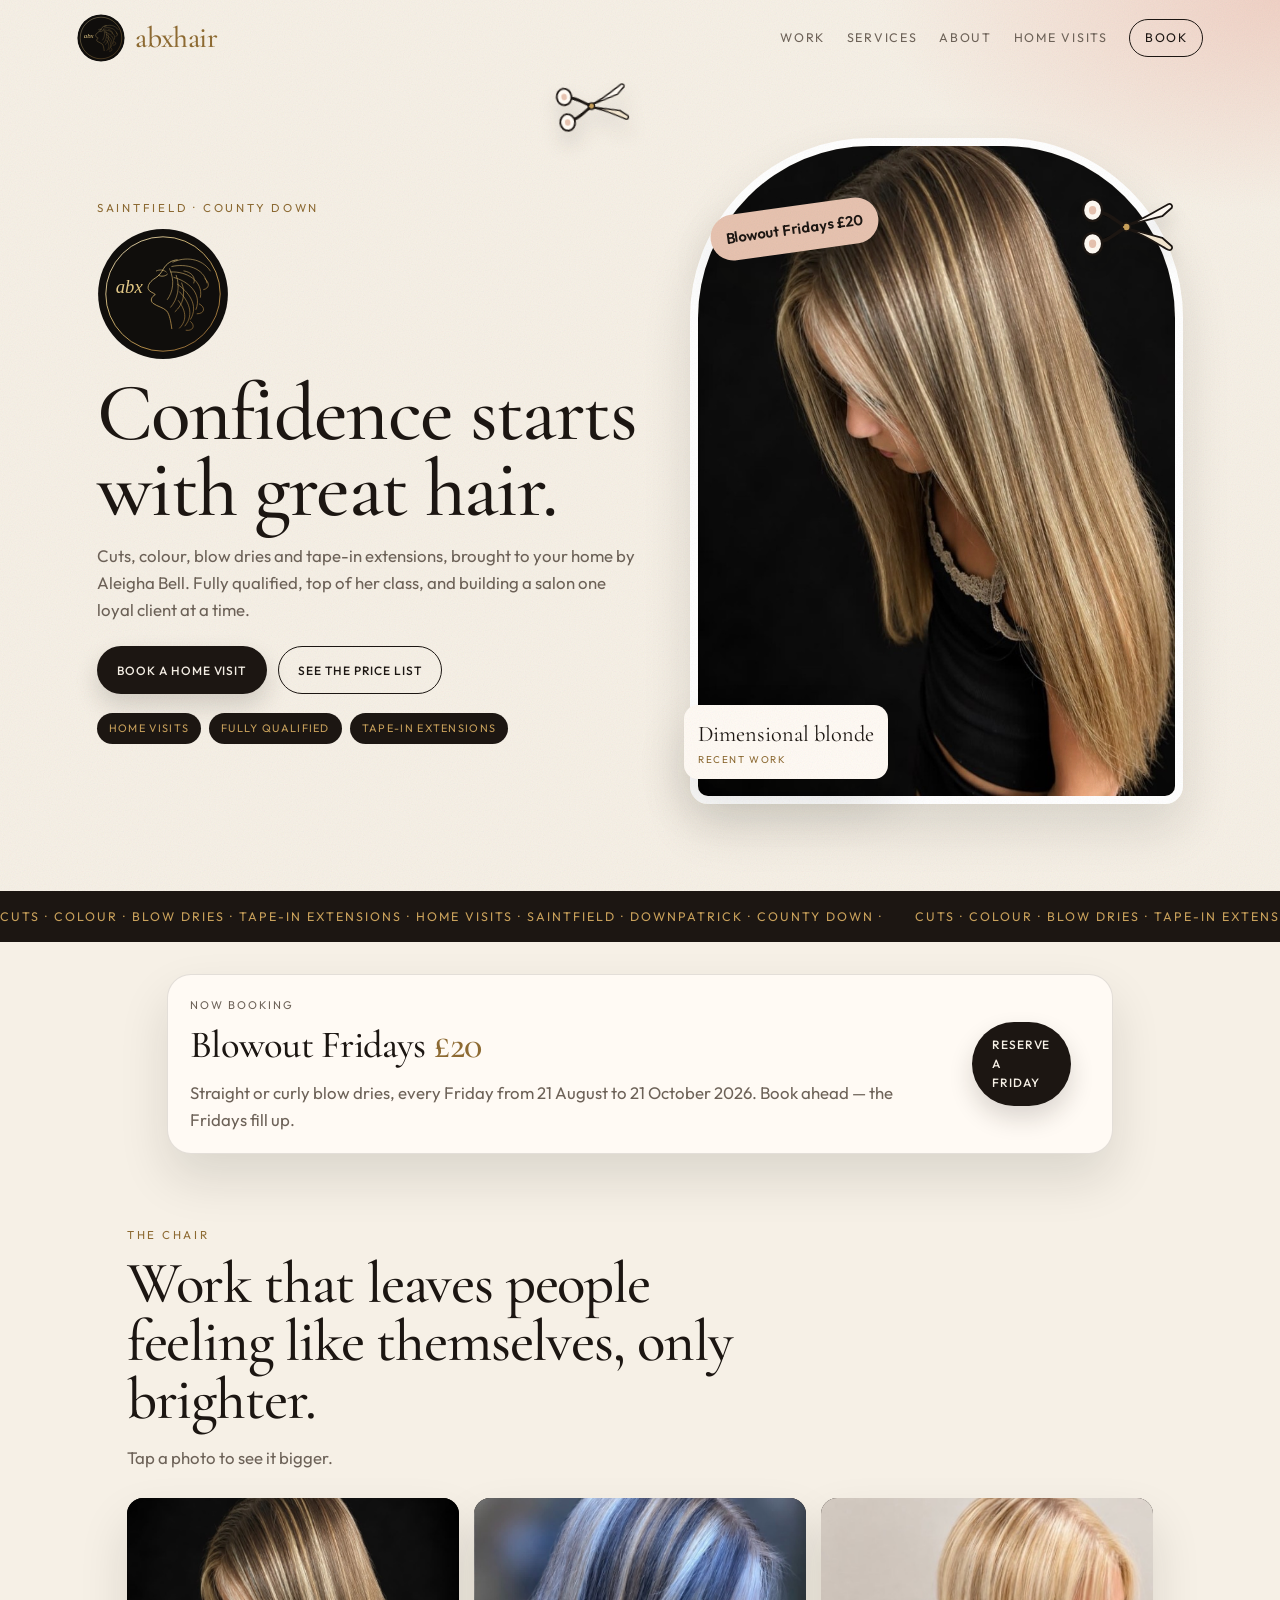
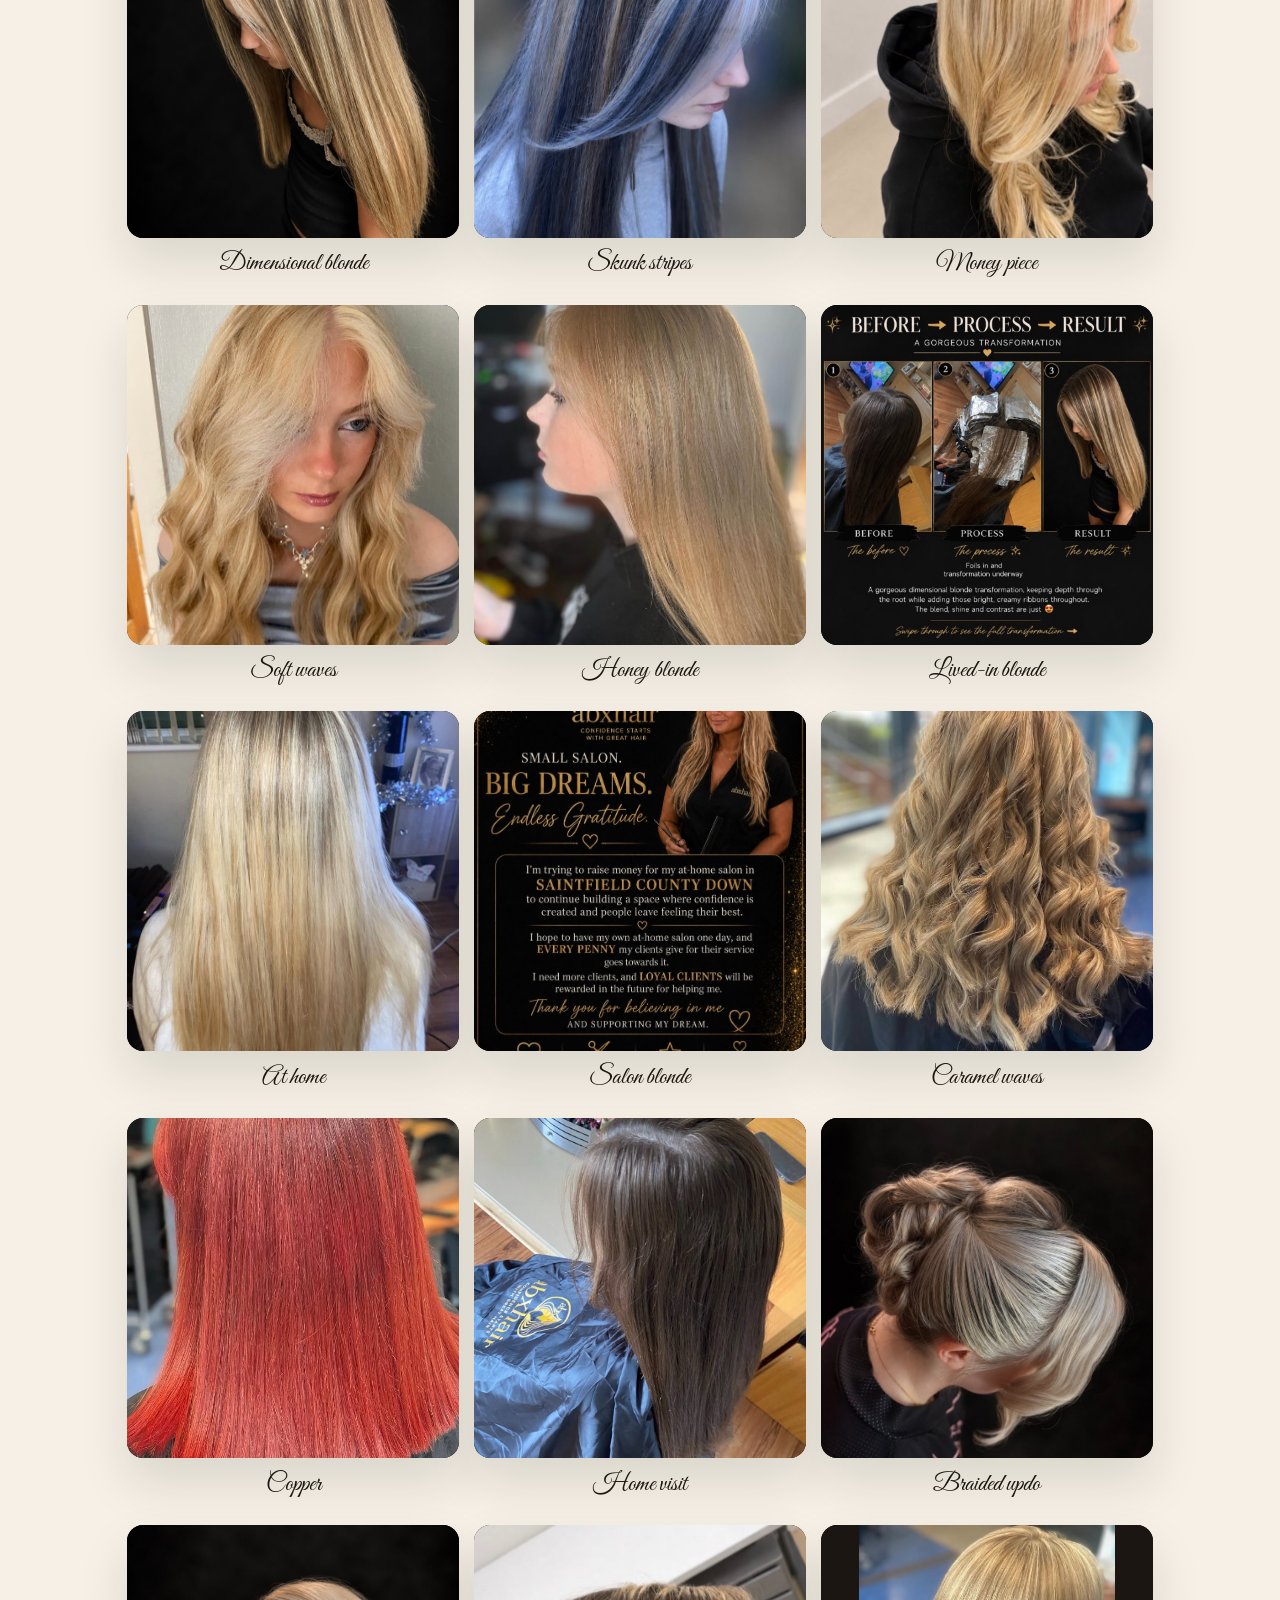
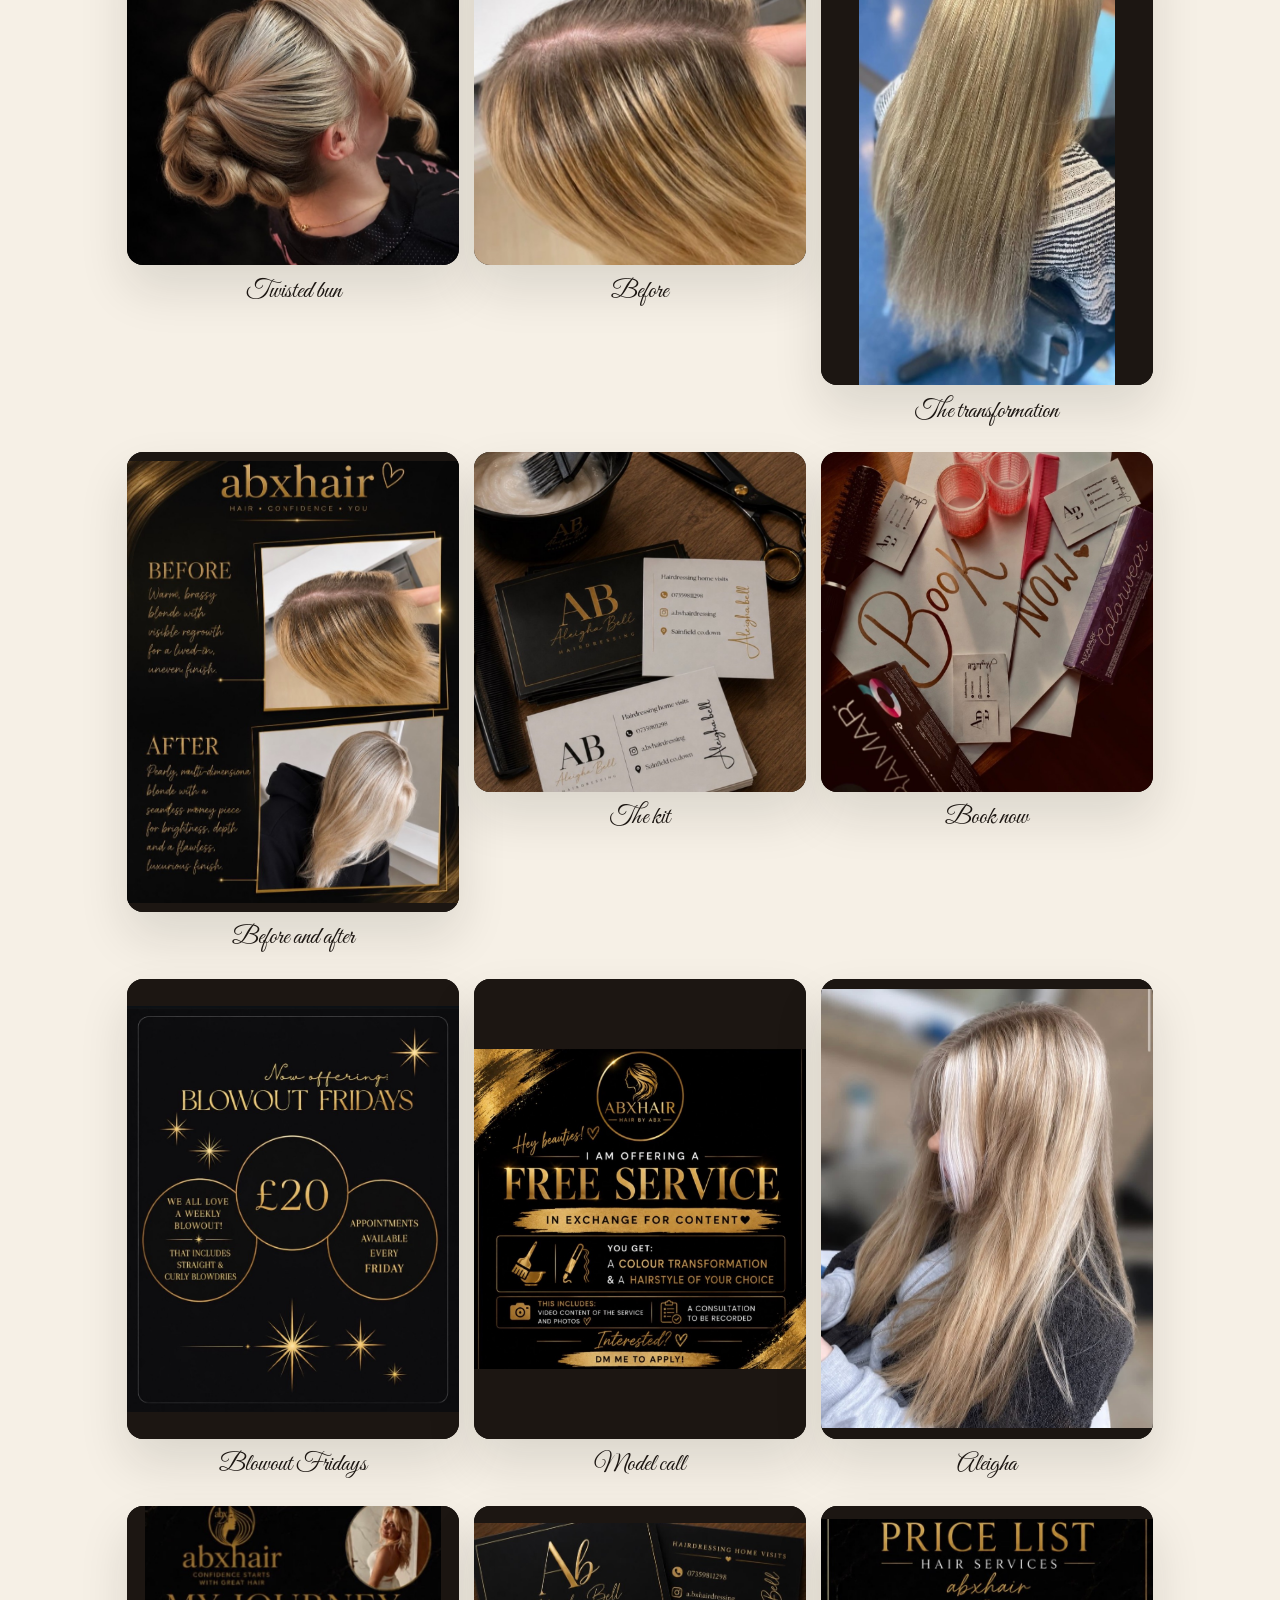
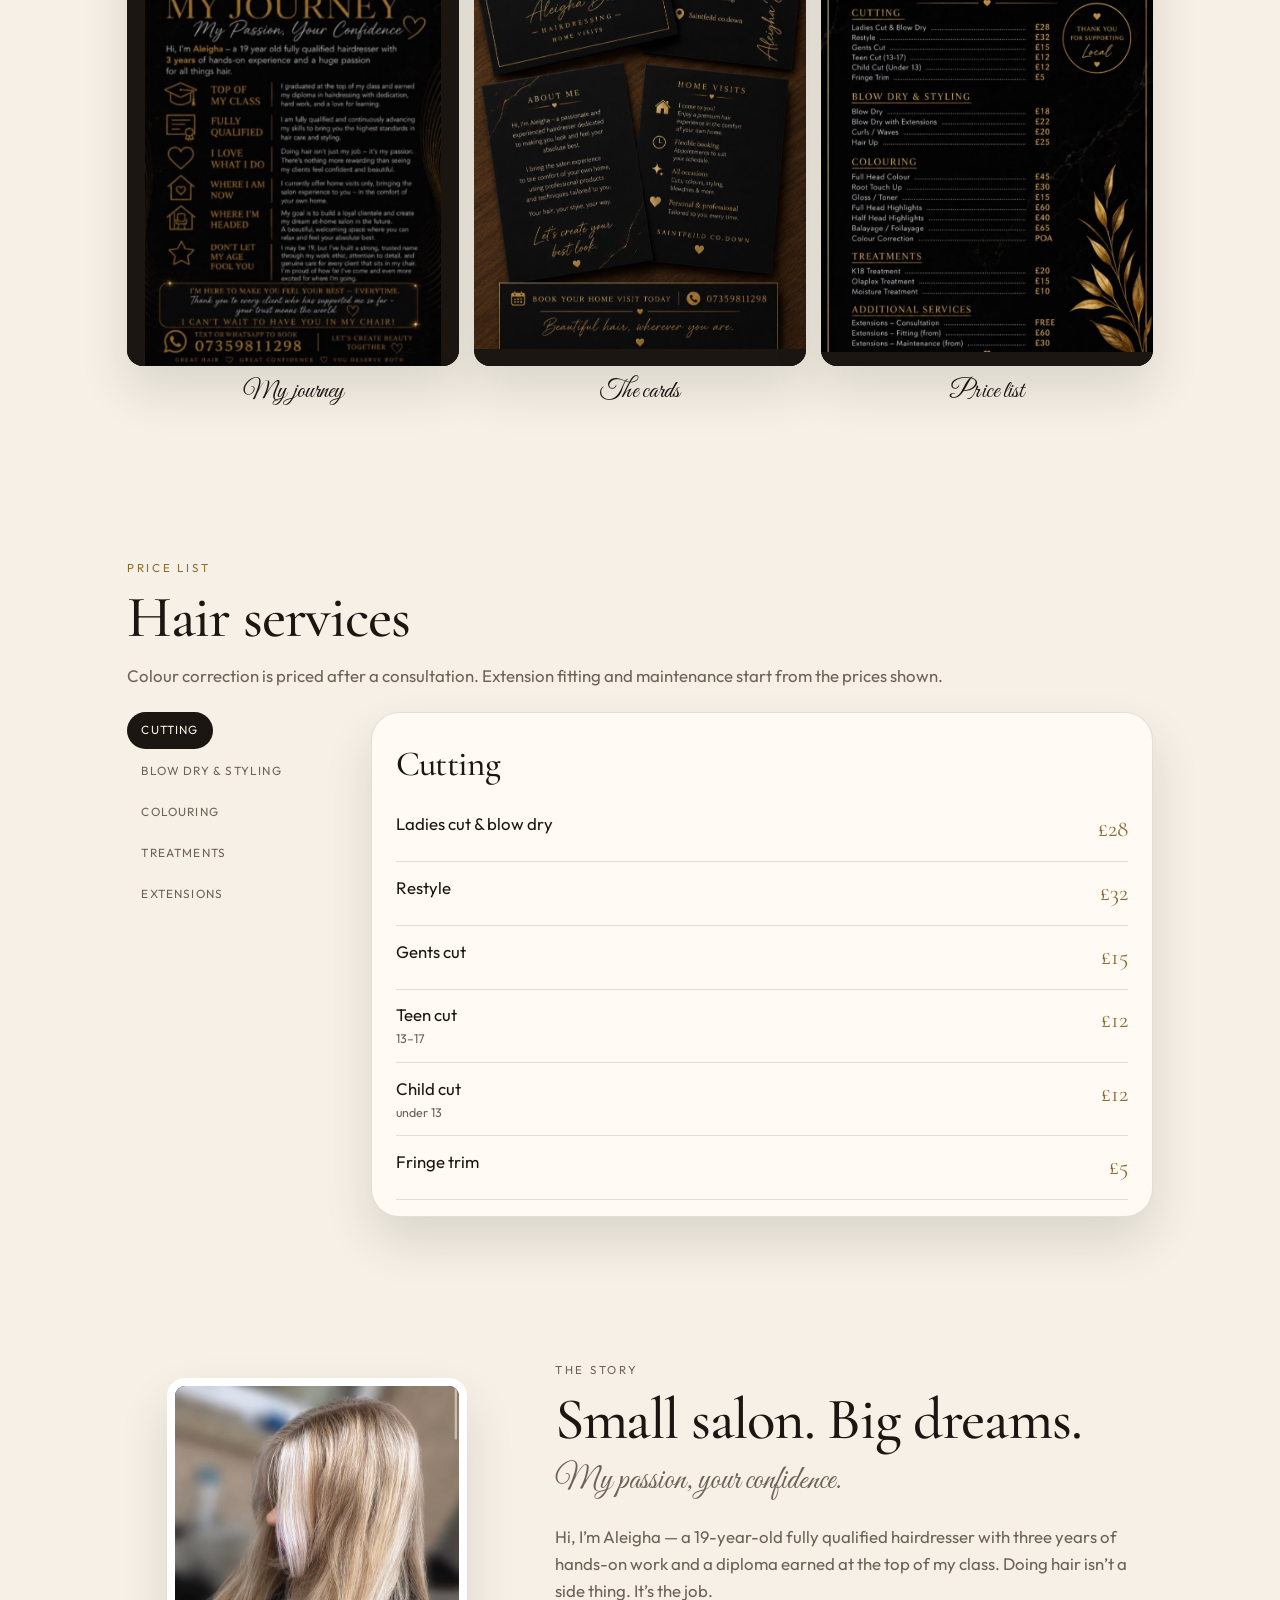
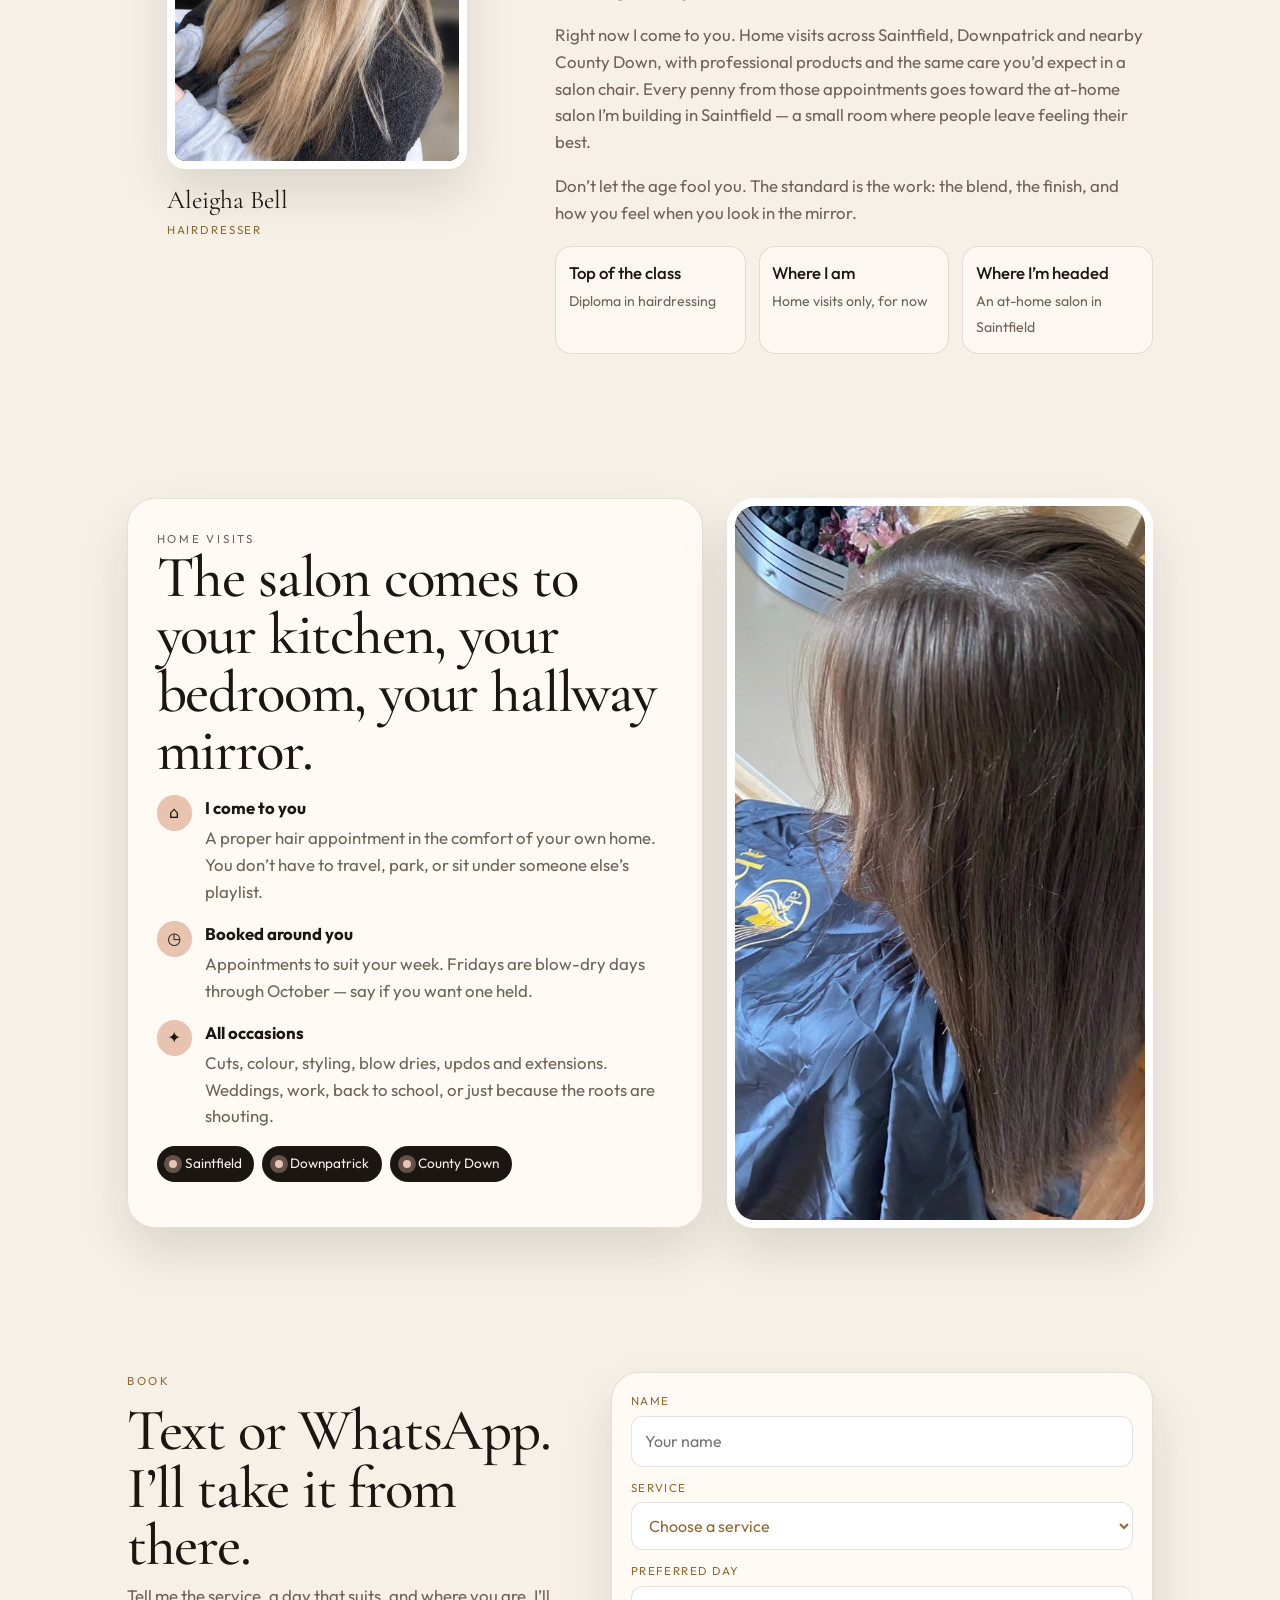
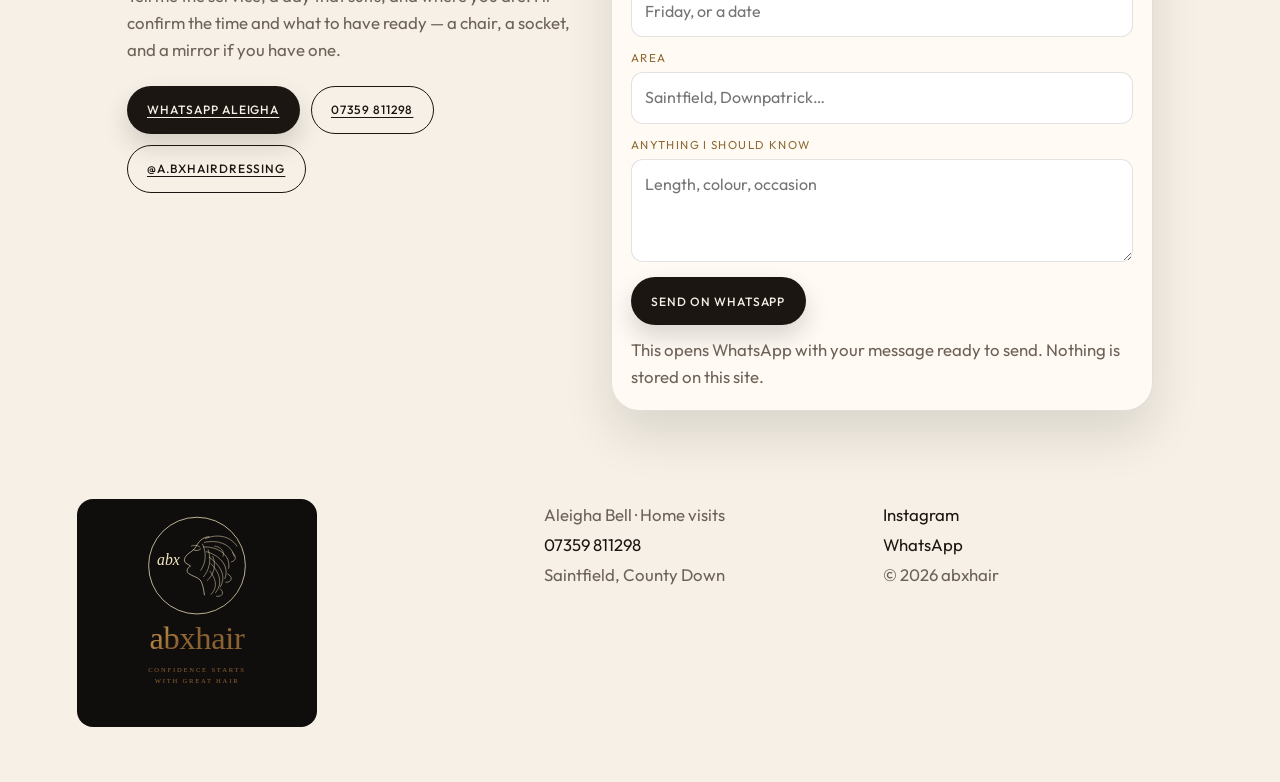
==== commit e33831c9: "Add a sharp gold abxhair logo. Co-authored-by: Cursor <cursoragent@cursor.com>" ====
--- a/index.html
+++ b/index.html
@@ -5,7 +5,7 @@
   <meta name="viewport" content="width=device-width, initial-scale=1">
   <title>abxhair · Aleigha Bell · Home hair visits in Saintfield</title>
   <meta name="description" content="Cuts, colour, blow dries and tape-in extensions, brought to your home in Saintfield, Downpatrick and County Down by Aleigha Bell.">
-  <link rel="icon" href="favicon.svg" type="image/svg+xml">
+  <link rel="icon" href="logo-mark.svg" type="image/svg+xml">
   <link rel="preconnect" href="https://fonts.googleapis.com">
   <link rel="preconnect" href="https://fonts.gstatic.com" crossorigin>
   <link href="https://fonts.googleapis.com/css2?family=Cormorant+Garamond:ital,wght@0,500;0,600;1,500&family=Great+Vibes&family=Outfit:wght@300;400;500;600&display=swap" rel="stylesheet">
@@ -47,8 +47,8 @@
 
   <header class="nav" id="nav">
     <a class="brand" href="#content">
-      <span class="brand-mark">abx</span>
-      <span class="brand-script">hair</span>
+      <img src="logo-mark.svg" alt="" width="48" height="48">
+      <span class="brand-word">abxhair</span>
     </a>
     <button class="nav-toggle" type="button" aria-expanded="false" aria-controls="nav-links">
       <span></span><span></span><span></span>
@@ -67,10 +67,8 @@
     <section class="hero">
       <div>
         <p class="kicker">Saintfield · County Down</p>
-        <h1>
-          <span class="hero-word">abx <span>hair</span></span>
-          Confidence starts with great hair.
-        </h1>
+        <img class="hero-mark" src="logo-mark.svg" alt="">
+        <h1>Confidence starts with great hair.</h1>
         <p class="lede">Cuts, colour, blow dries and tape-in extensions, brought to your home by Aleigha Bell. Fully qualified, top of her class, and building a salon one loyal client at a time.</p>
         <div class="hero-actions">
           <a class="btn btn-gold" href="#book">Book a home visit</a>
@@ -455,8 +453,7 @@
 
   <footer class="footer">
     <div>
-      <p class="footer-brand">abx hair</p>
-      <p>Confidence starts with great hair.</p>
+      <img class="footer-logo" src="logo.svg" alt="abxhair. Confidence starts with great hair.">
     </div>
     <div>
       <p>Aleigha Bell · Home visits</p>
--- a/css/styles.css
+++ b/css/styles.css
@@ -130,19 +130,27 @@
   backdrop-filter: blur(16px);
   box-shadow: 0 8px 30px rgba(28, 22, 18, 0.06);
 }
-.brand { display: flex; align-items: baseline; gap: 0.2rem; }
-.brand-mark {
+.brand { display: flex; align-items: center; gap: 0.65rem; }
+.brand img { width: 48px; height: 48px; border-radius: 50%; }
+.brand-word {
   font-family: var(--serif);
-  font-weight: 600;
-  letter-spacing: 0.14em;
-  text-transform: lowercase;
-  font-size: 1.35rem;
-}
-.brand-script {
-  font-family: var(--script);
-  color: var(--gold-deep);
-  font-size: 1.8rem;
-  line-height: 0;
+  font-weight: 500;
+  font-size: 1.85rem;
+  letter-spacing: -0.02em;
+  color: var(--gold-deep);
+  line-height: 1;
+}
+.hero-mark {
+  width: 132px;
+  height: 132px;
+  margin: 0 0 1rem;
+  border-radius: 50%;
+}
+.footer-logo {
+  width: min(240px, 100%);
+  height: auto;
+  border-radius: 16px;
+  margin-bottom: 0.6rem;
 }
 .nav-links { display: flex; align-items: center; gap: 1.35rem; }
 .nav-links a {
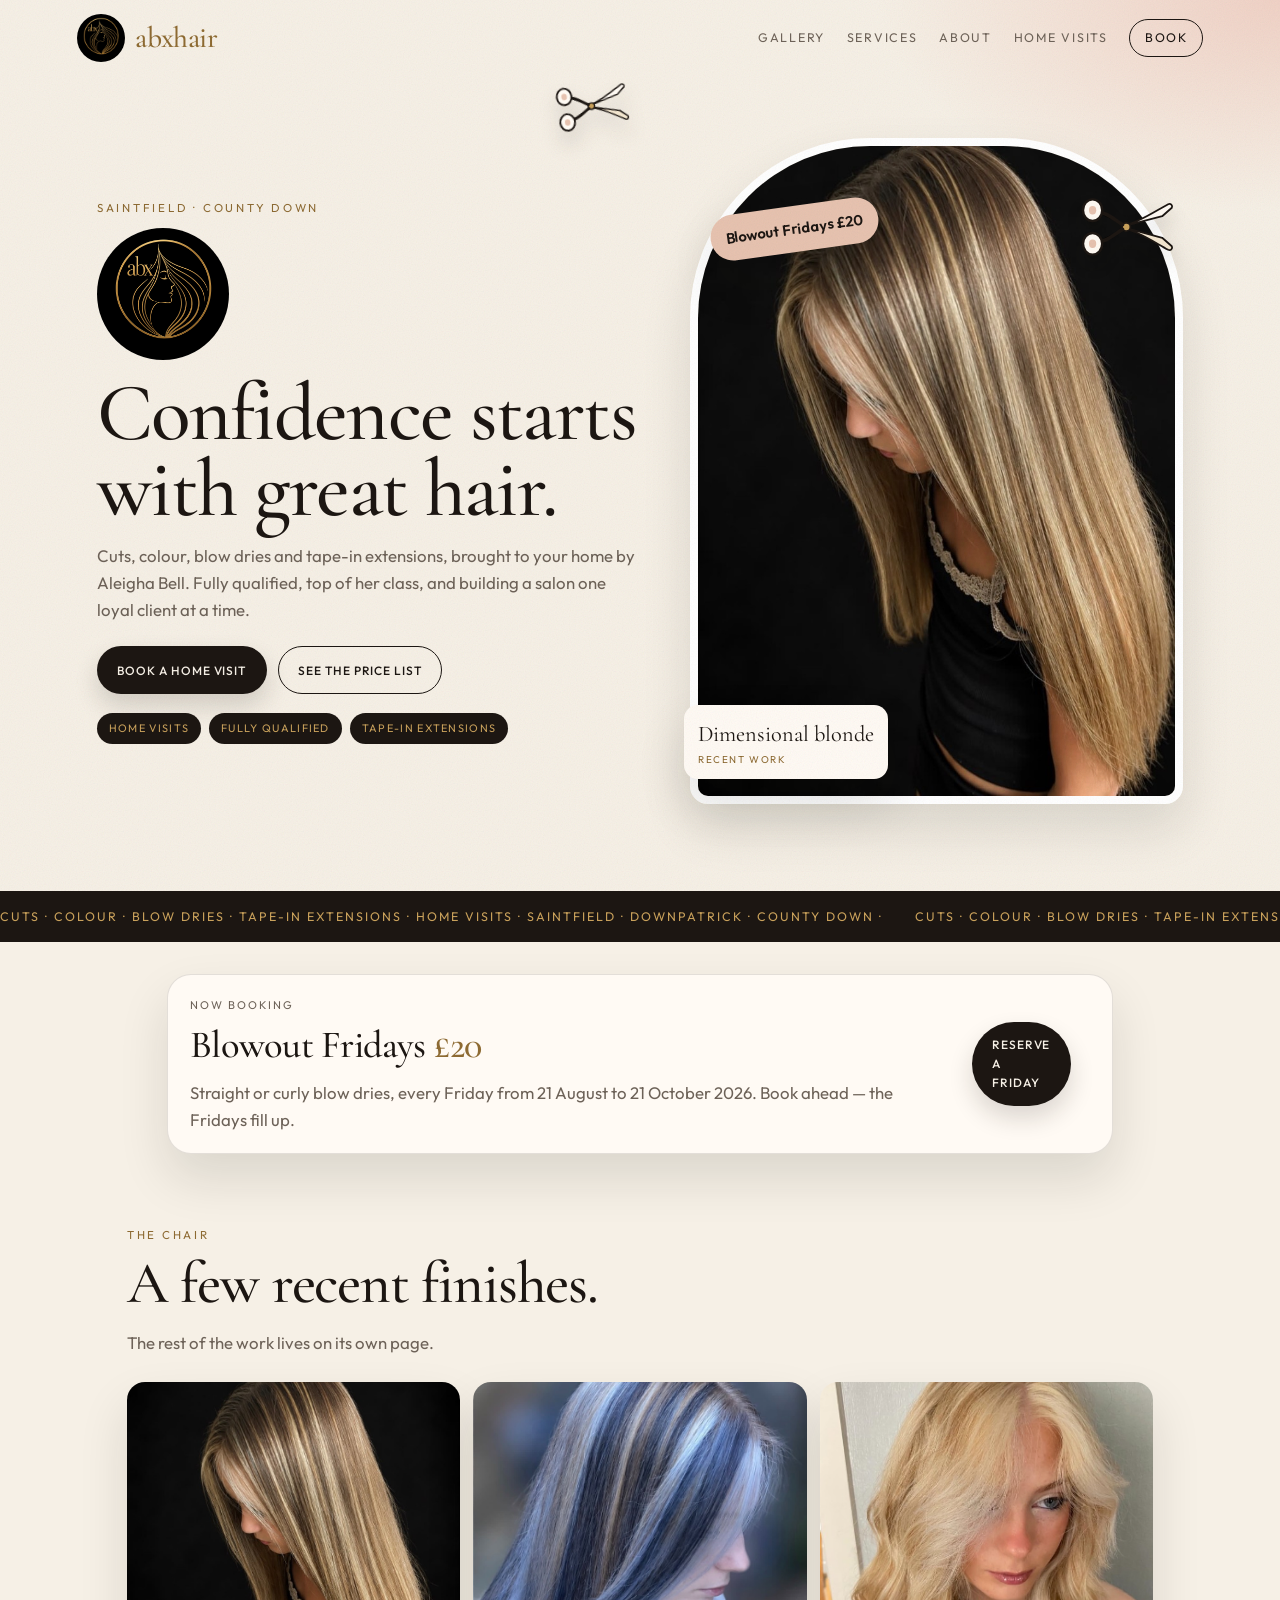
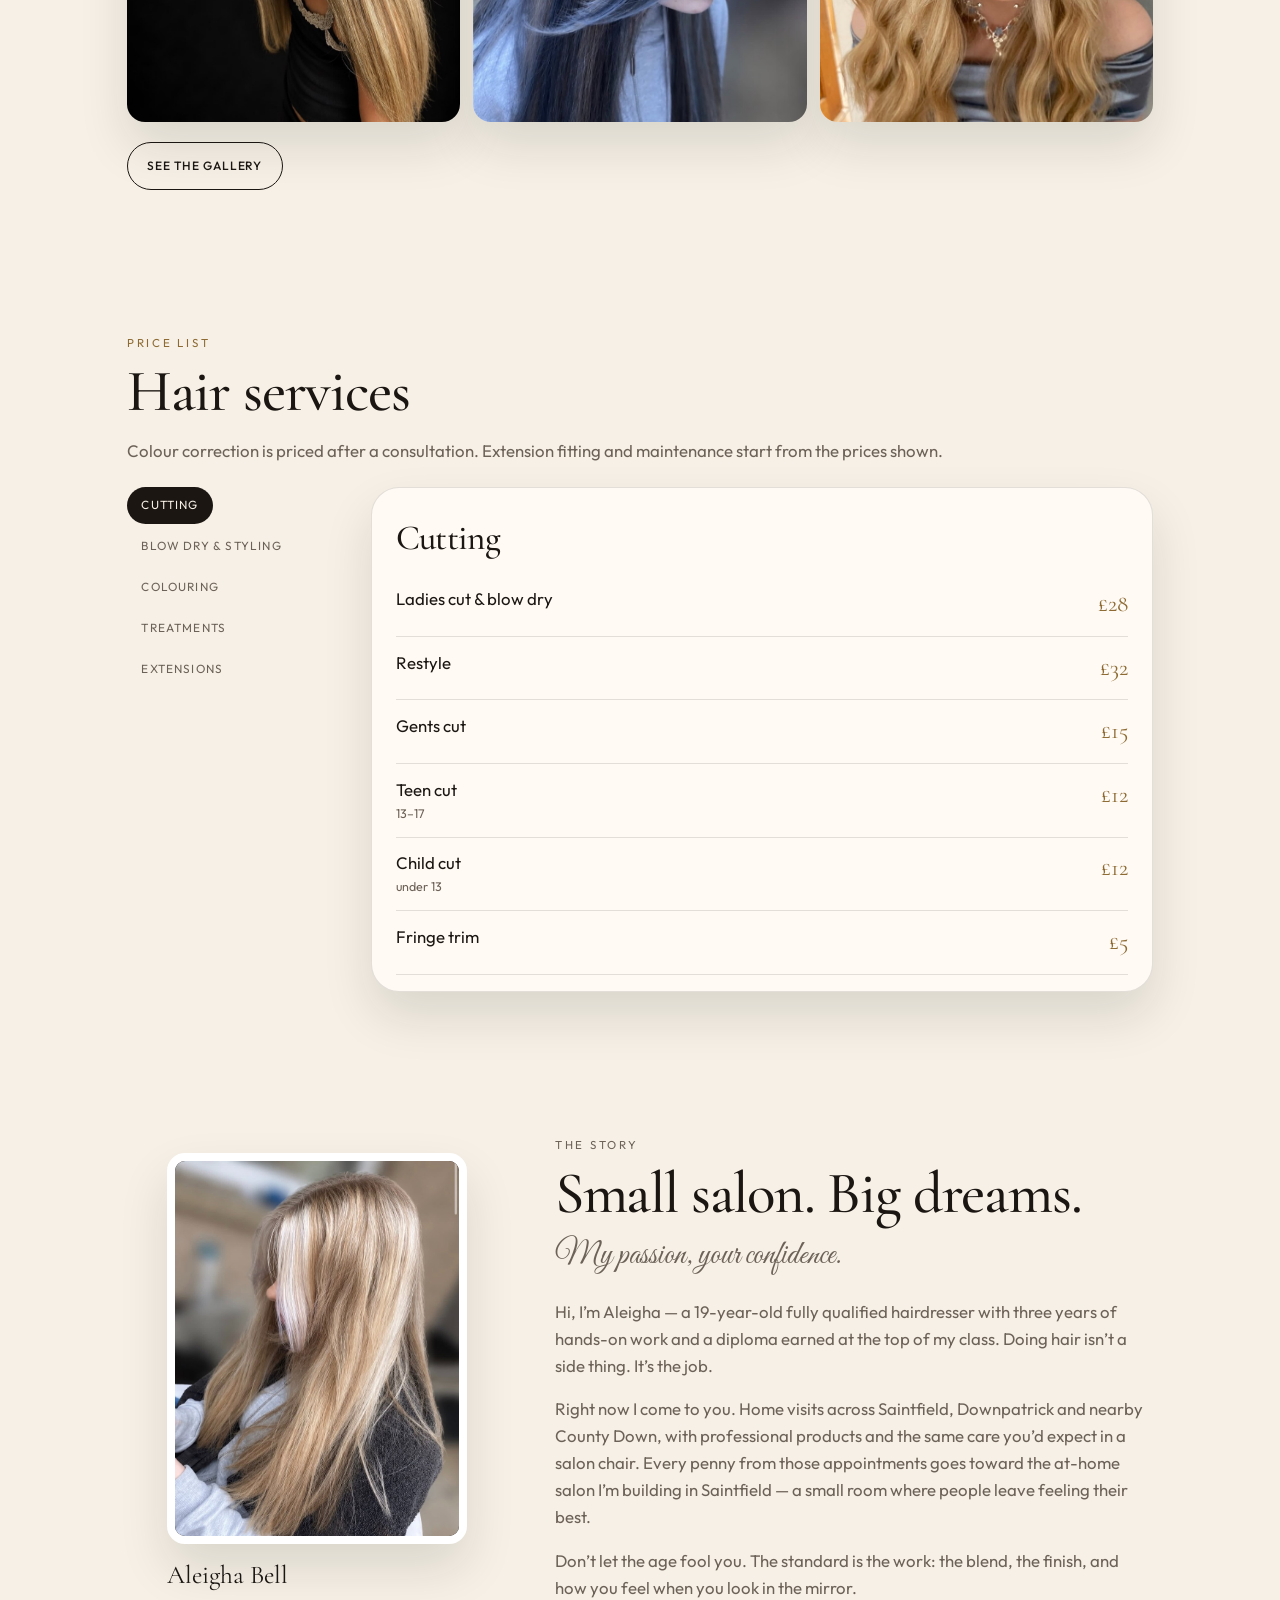
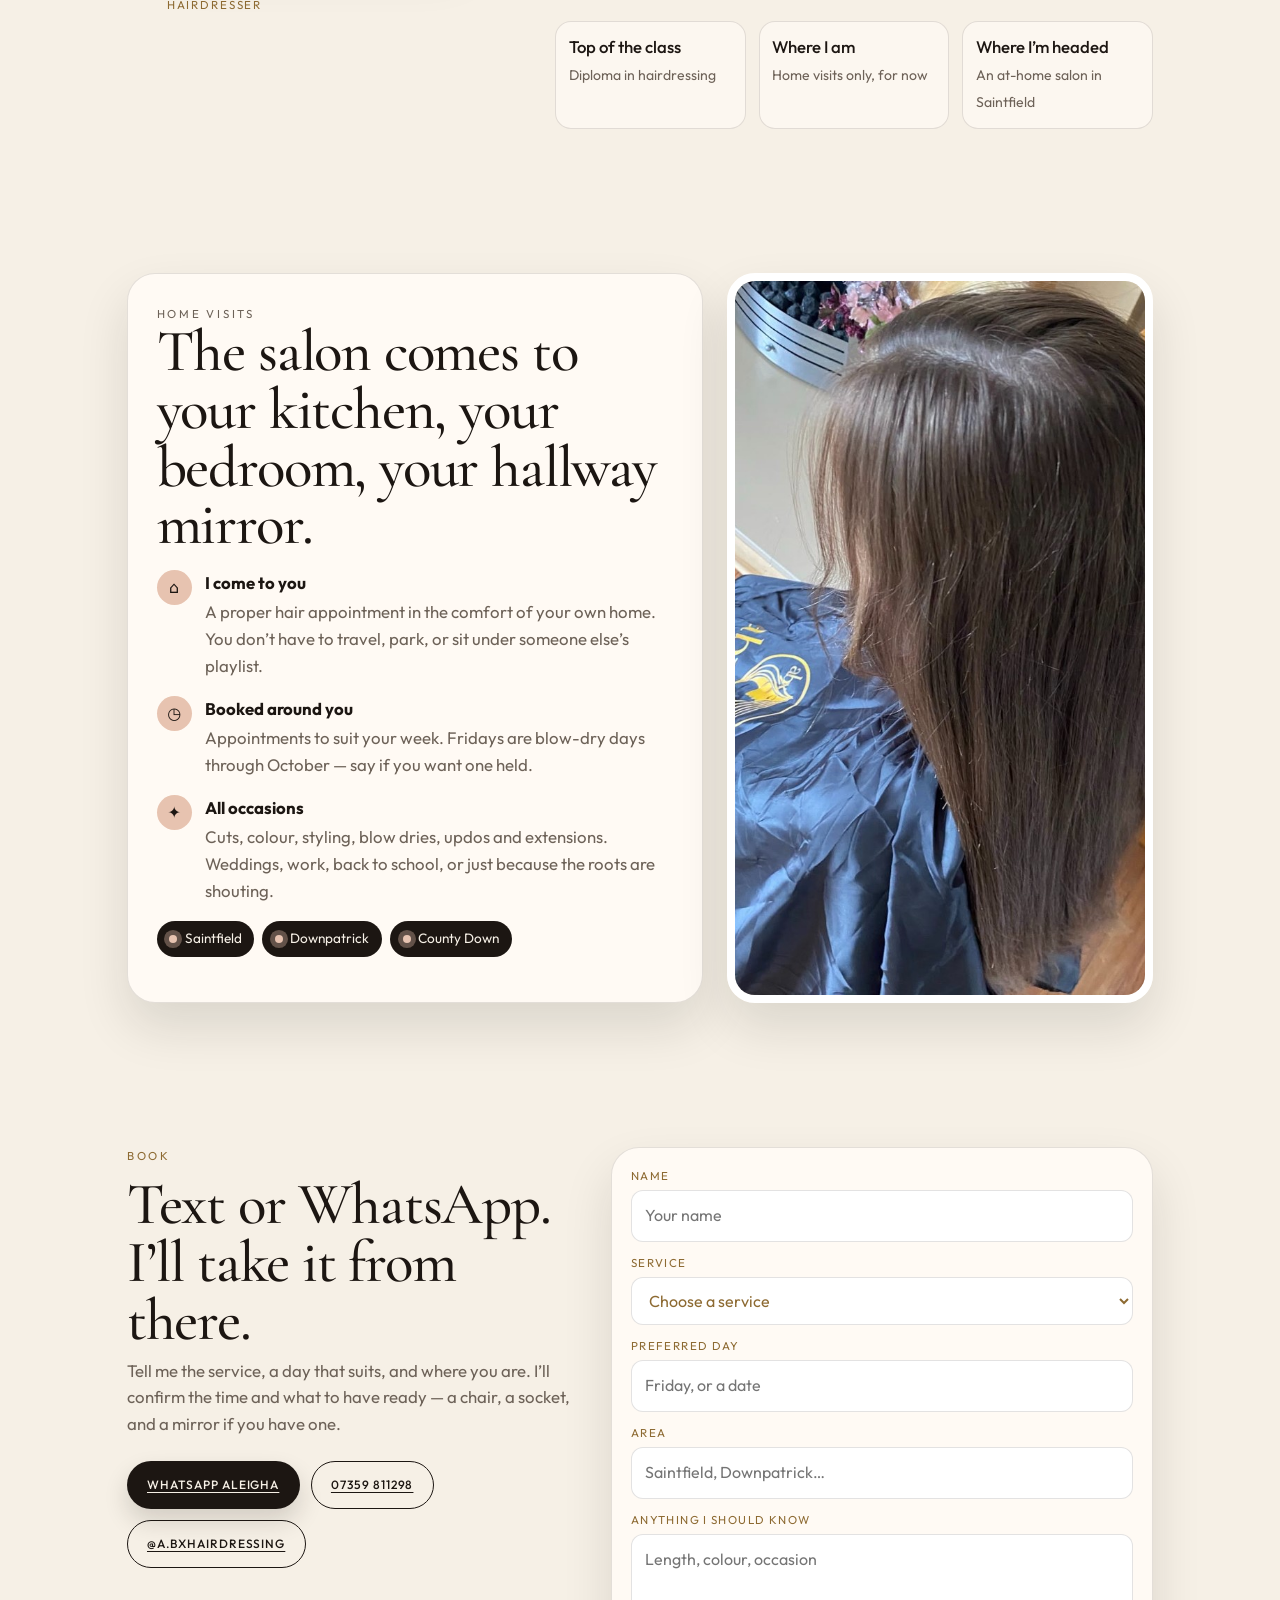
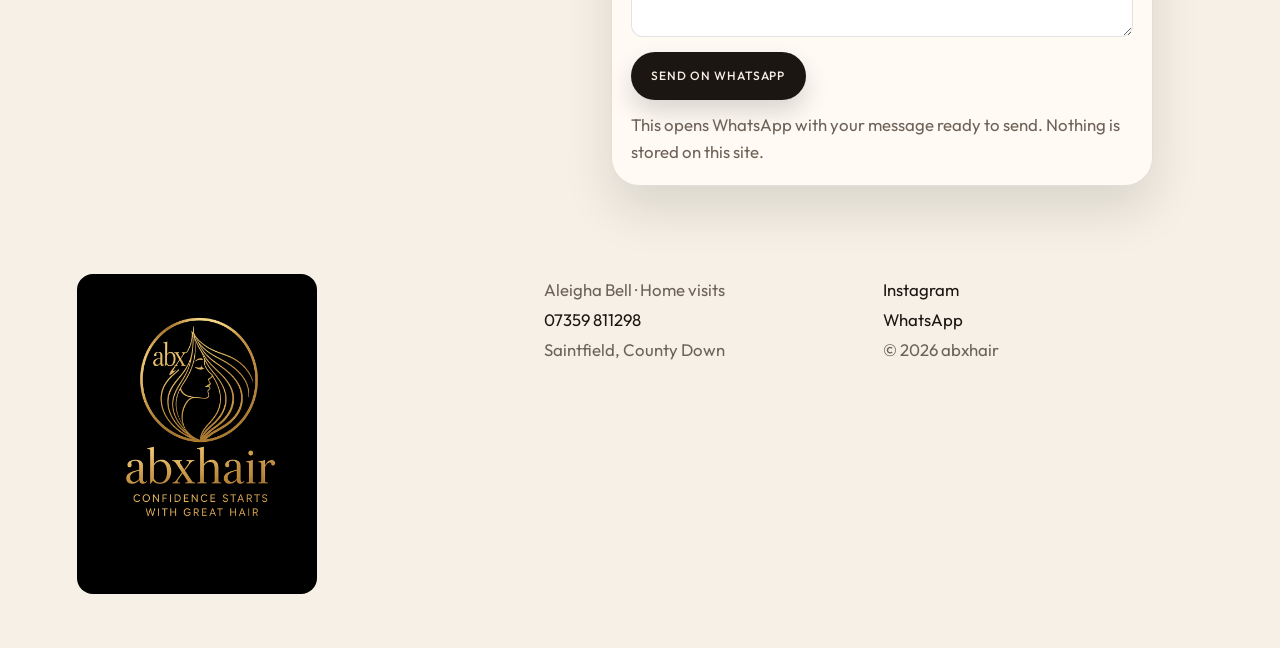
==== commit 9461caf9: "Move the photos to a gallery page and replace the logo. Co-authored-by: Cursor <cursoragent@cursor.c" ====
--- a/index.html
+++ b/index.html
@@ -5,7 +5,7 @@
   <meta name="viewport" content="width=device-width, initial-scale=1">
   <title>abxhair · Aleigha Bell · Home hair visits in Saintfield</title>
   <meta name="description" content="Cuts, colour, blow dries and tape-in extensions, brought to your home in Saintfield, Downpatrick and County Down by Aleigha Bell.">
-  <link rel="icon" href="logo-mark.svg" type="image/svg+xml">
+  <link rel="icon" href="logo-mark.png" type="image/png">
   <link rel="preconnect" href="https://fonts.googleapis.com">
   <link rel="preconnect" href="https://fonts.gstatic.com" crossorigin>
   <link href="https://fonts.googleapis.com/css2?family=Cormorant+Garamond:ital,wght@0,500;0,600;1,500&family=Great+Vibes&family=Outfit:wght@300;400;500;600&display=swap" rel="stylesheet">
@@ -47,7 +47,7 @@
 
   <header class="nav" id="nav">
     <a class="brand" href="#content">
-      <img src="logo-mark.svg" alt="" width="48" height="48">
+      <img src="logo-mark.png" alt="" width="48" height="48">
       <span class="brand-word">abxhair</span>
     </a>
     <button class="nav-toggle" type="button" aria-expanded="false" aria-controls="nav-links">
@@ -55,7 +55,7 @@
       <span class="skip">Menu</span>
     </button>
     <nav class="nav-links" id="nav-links">
-      <a href="#work">Work</a>
+      <a href="gallery.html">Gallery</a>
       <a href="#services">Services</a>
       <a href="#about">About</a>
       <a href="#visits">Home visits</a>
@@ -67,7 +67,7 @@
     <section class="hero">
       <div>
         <p class="kicker">Saintfield · County Down</p>
-        <img class="hero-mark" src="logo-mark.svg" alt="">
+        <img class="hero-mark" src="logo-mark.png" alt="">
         <h1>Confidence starts with great hair.</h1>
         <p class="lede">Cuts, colour, blow dries and tape-in extensions, brought to your home by Aleigha Bell. Fully qualified, top of her class, and building a salon one loyal client at a time.</p>
         <div class="hero-actions">
@@ -119,155 +119,15 @@
     <section class="work" id="work">
       <div class="section-head reveal">
         <p class="kicker">The chair</p>
-        <h2>Work that leaves people feeling like themselves, only brighter.</h2>
-        <p class="section-note">Tap a photo to see it bigger.</p>
-      </div>
-      <div class="gallery">
-        <figure class="shot">
-          <button type="button" data-full="images/highlights-profile.jpg" data-caption="Dimensional blonde">
-            <img src="images/highlights-profile.jpg" alt="Long dimensional blonde hair">
-          </button>
-          <figcaption>Dimensional blonde</figcaption>
-        </figure>
-        <figure class="shot">
-          <button type="button" data-full="images/skunk-stripes.jpg" data-caption="Skunk stripes">
-            <img src="images/skunk-stripes.jpg" alt="Dark hair with bright skunk-stripe highlights">
-          </button>
-          <figcaption>Skunk stripes</figcaption>
-        </figure>
-        <figure class="shot">
-          <button type="button" data-full="images/money-piece.jpg" data-caption="Money piece">
-            <img src="images/money-piece.jpg" alt="Pearly blonde money piece">
-          </button>
-          <figcaption>Money piece</figcaption>
-        </figure>
-        <figure class="shot">
-          <button type="button" data-full="images/soft-waves.jpg" data-caption="Soft waves">
-            <img src="images/soft-waves.jpg" alt="Soft blonde waves">
-          </button>
-          <figcaption>Soft waves</figcaption>
-        </figure>
-        <figure class="shot">
-          <button type="button" data-full="images/honey-profile.jpg" data-caption="Honey blonde">
-            <img src="images/honey-profile.jpg" alt="Straight honey blonde hair in profile">
-          </button>
-          <figcaption>Honey blonde</figcaption>
-        </figure>
-        <figure class="shot">
-          <button type="button" data-full="images/lived-in-blonde.jpg" data-caption="Lived-in blonde">
-            <img src="images/lived-in-blonde.jpg" alt="Lived-in blonde hair">
-          </button>
-          <figcaption>Lived-in blonde</figcaption>
-        </figure>
-        <figure class="shot">
-          <button type="button" data-full="images/blonde-home.jpg" data-caption="At home">
-            <img src="images/blonde-home.jpg" alt="Long blonde hair from the back, at home">
-          </button>
-          <figcaption>At home</figcaption>
-        </figure>
-        <figure class="shot">
-          <button type="button" data-full="images/salon-blonde.jpg" data-caption="Salon blonde">
-            <img src="images/salon-blonde.jpg" alt="Long straight blonde hair in the salon chair">
-          </button>
-          <figcaption>Salon blonde</figcaption>
-        </figure>
-        <figure class="shot">
-          <button type="button" data-full="images/caramel-waves.jpg" data-caption="Caramel waves">
-            <img src="images/caramel-waves.jpg" alt="Caramel waves from the back">
-          </button>
-          <figcaption>Caramel waves</figcaption>
-        </figure>
-        <figure class="shot">
-          <button type="button" data-full="images/copper.jpg" data-caption="Copper">
-            <img src="images/copper.jpg" alt="Glossy copper red bob">
-          </button>
-          <figcaption>Copper</figcaption>
-        </figure>
-        <figure class="shot">
-          <button type="button" data-full="images/home-straight.jpg" data-caption="Home visit">
-            <img src="images/home-straight.jpg" alt="Straight brown hair during a home visit, with an abxhair cape">
-          </button>
-          <figcaption>Home visit</figcaption>
-        </figure>
-        <figure class="shot">
-          <button type="button" data-full="images/braided-updo.jpg" data-caption="Braided updo">
-            <img src="images/braided-updo.jpg" alt="Braided blonde updo">
-          </button>
-          <figcaption>Braided updo</figcaption>
-        </figure>
-        <figure class="shot">
-          <button type="button" data-full="images/blonde-bun.jpg" data-caption="Twisted bun">
-            <img src="images/blonde-bun.jpg" alt="Blonde twisted bun updo">
-          </button>
-          <figcaption>Twisted bun</figcaption>
-        </figure>
-        <figure class="shot">
-          <button type="button" data-full="images/before-roots.jpg" data-caption="Before">
-            <img src="images/before-roots.jpg" alt="Blonde hair with visible regrowth, before colour">
-          </button>
-          <figcaption>Before</figcaption>
-        </figure>
-        <figure class="shot is-poster">
-          <button type="button" data-full="images/transformation.jpg" data-caption="The transformation">
-            <img src="images/transformation.jpg" alt="Before, foils, and the dimensional blonde result">
-          </button>
-          <figcaption>The transformation</figcaption>
-        </figure>
-        <figure class="shot is-poster">
-          <button type="button" data-full="images/before-after.jpg" data-caption="Before and after">
-            <img src="images/before-after.jpg" alt="Before and after of a blonde colour correction">
-          </button>
-          <figcaption>Before and after</figcaption>
-        </figure>
-        <figure class="shot">
-          <button type="button" data-full="images/kit-and-cards.jpg" data-caption="The kit">
-            <img src="images/kit-and-cards.jpg" alt="Colour bowl, scissors, comb and Aleigha Bell cards">
-          </button>
-          <figcaption>The kit</figcaption>
-        </figure>
-        <figure class="shot">
-          <button type="button" data-full="images/book-now.jpg" data-caption="Book now">
-            <img src="images/book-now.jpg" alt="Hair tools and a book now card">
-          </button>
-          <figcaption>Book now</figcaption>
-        </figure>
-        <figure class="shot is-poster">
-          <button type="button" data-full="images/blowout-fridays.jpg" data-caption="Blowout Fridays">
-            <img src="images/blowout-fridays.jpg" alt="Blowout Fridays poster, £20 every Friday">
-          </button>
-          <figcaption>Blowout Fridays</figcaption>
-        </figure>
-        <figure class="shot is-poster">
-          <button type="button" data-full="images/model-call.jpg" data-caption="Model call">
-            <img src="images/model-call.jpg" alt="Free colour and style in exchange for content">
-          </button>
-          <figcaption>Model call</figcaption>
-        </figure>
-        <figure class="shot is-poster">
-          <button type="button" data-full="images/aleigha.jpg" data-caption="Aleigha">
-            <img src="images/aleigha.jpg" alt="Aleigha Bell, abxhair">
-          </button>
-          <figcaption>Aleigha</figcaption>
-        </figure>
-        <figure class="shot is-poster">
-          <button type="button" data-full="images/my-journey.jpg" data-caption="My journey">
-            <img src="images/my-journey.jpg" alt="Aleigha’s journey poster">
-          </button>
-          <figcaption>My journey</figcaption>
-        </figure>
-        <figure class="shot is-poster">
-          <button type="button" data-full="images/flyer-set.jpg" data-caption="The cards">
-            <img src="images/flyer-set.jpg" alt="Black and gold abxhair cards">
-          </button>
-          <figcaption>The cards</figcaption>
-        </figure>
-        <figure class="shot is-poster">
-          <button type="button" data-full="images/price-list.jpg" data-caption="Price list">
-            <img src="images/price-list.jpg" alt="abxhair price list">
-          </button>
-          <figcaption>Price list</figcaption>
-        </figure>
-      </div>
+        <h2>A few recent finishes.</h2>
+        <p class="section-note">The rest of the work lives on its own page.</p>
+      </div>
+      <div class="preview-row">
+        <a href="gallery.html"><img src="images/highlights-profile.jpg" alt="Long dimensional blonde hair"></a>
+        <a href="gallery.html"><img src="images/skunk-stripes.jpg" alt="Dark hair with bright skunk-stripe highlights"></a>
+        <a href="gallery.html"><img src="images/soft-waves.jpg" alt="Soft blonde waves"></a>
+      </div>
+      <a class="btn btn-line preview-cta" href="gallery.html">See the gallery</a>
     </section>
 
     <section class="services" id="services">
@@ -453,7 +313,7 @@
 
   <footer class="footer">
     <div>
-      <img class="footer-logo" src="logo.svg" alt="abxhair. Confidence starts with great hair.">
+      <img class="footer-logo" src="logo.png" alt="abxhair. Confidence starts with great hair.">
     </div>
     <div>
       <p>Aleigha Bell · Home visits</p>
--- a/css/styles.css
+++ b/css/styles.css
@@ -380,6 +380,28 @@
 }
 .section-note, .panel-foot, .form-hint, .fine { color: var(--muted); }
 .work .section-head { max-width: 40rem; margin-bottom: 1.6rem; }
+
+.preview-row {
+  display: grid;
+  grid-template-columns: repeat(3, 1fr);
+  gap: 0.8rem;
+}
+.preview-row a {
+  display: block;
+  border-radius: 18px;
+  overflow: hidden;
+  box-shadow: var(--shadow);
+}
+.preview-row img {
+  width: 100%;
+  height: 340px;
+  object-fit: cover;
+  transition: transform 0.45s ease;
+}
+.preview-row a:hover img { transform: scale(1.03); }
+.preview-cta { margin-top: 1.2rem; }
+.gallery-page { padding-top: 2.5rem; }
+.gallery + .section-head { margin-top: 2.4rem; }
 
 .gallery {
   display: grid;
@@ -670,7 +692,7 @@
     box-shadow: var(--shadow);
   }
   .nav-links.open { display: flex; }
-  .hero, .about, .visits, .book, .price-layout, .footer, .offer-inner, .gallery {
+  .hero, .about, .visits, .book, .price-layout, .footer, .offer-inner, .gallery, .preview-row {
     grid-template-columns: 1fr 1fr;
   }
   .hero { min-height: 0; padding-top: 1.2rem; }
@@ -689,8 +711,8 @@
 }
 
 @media (max-width: 560px) {
-  .gallery { grid-template-columns: 1fr; }
-  .shot img, .shot.is-poster img { height: 420px; }
+  .gallery, .preview-row { grid-template-columns: 1fr; }
+  .shot img, .shot.is-poster img, .preview-row img { height: 420px; }
 }
 
 @media (prefers-reduced-motion: reduce) {
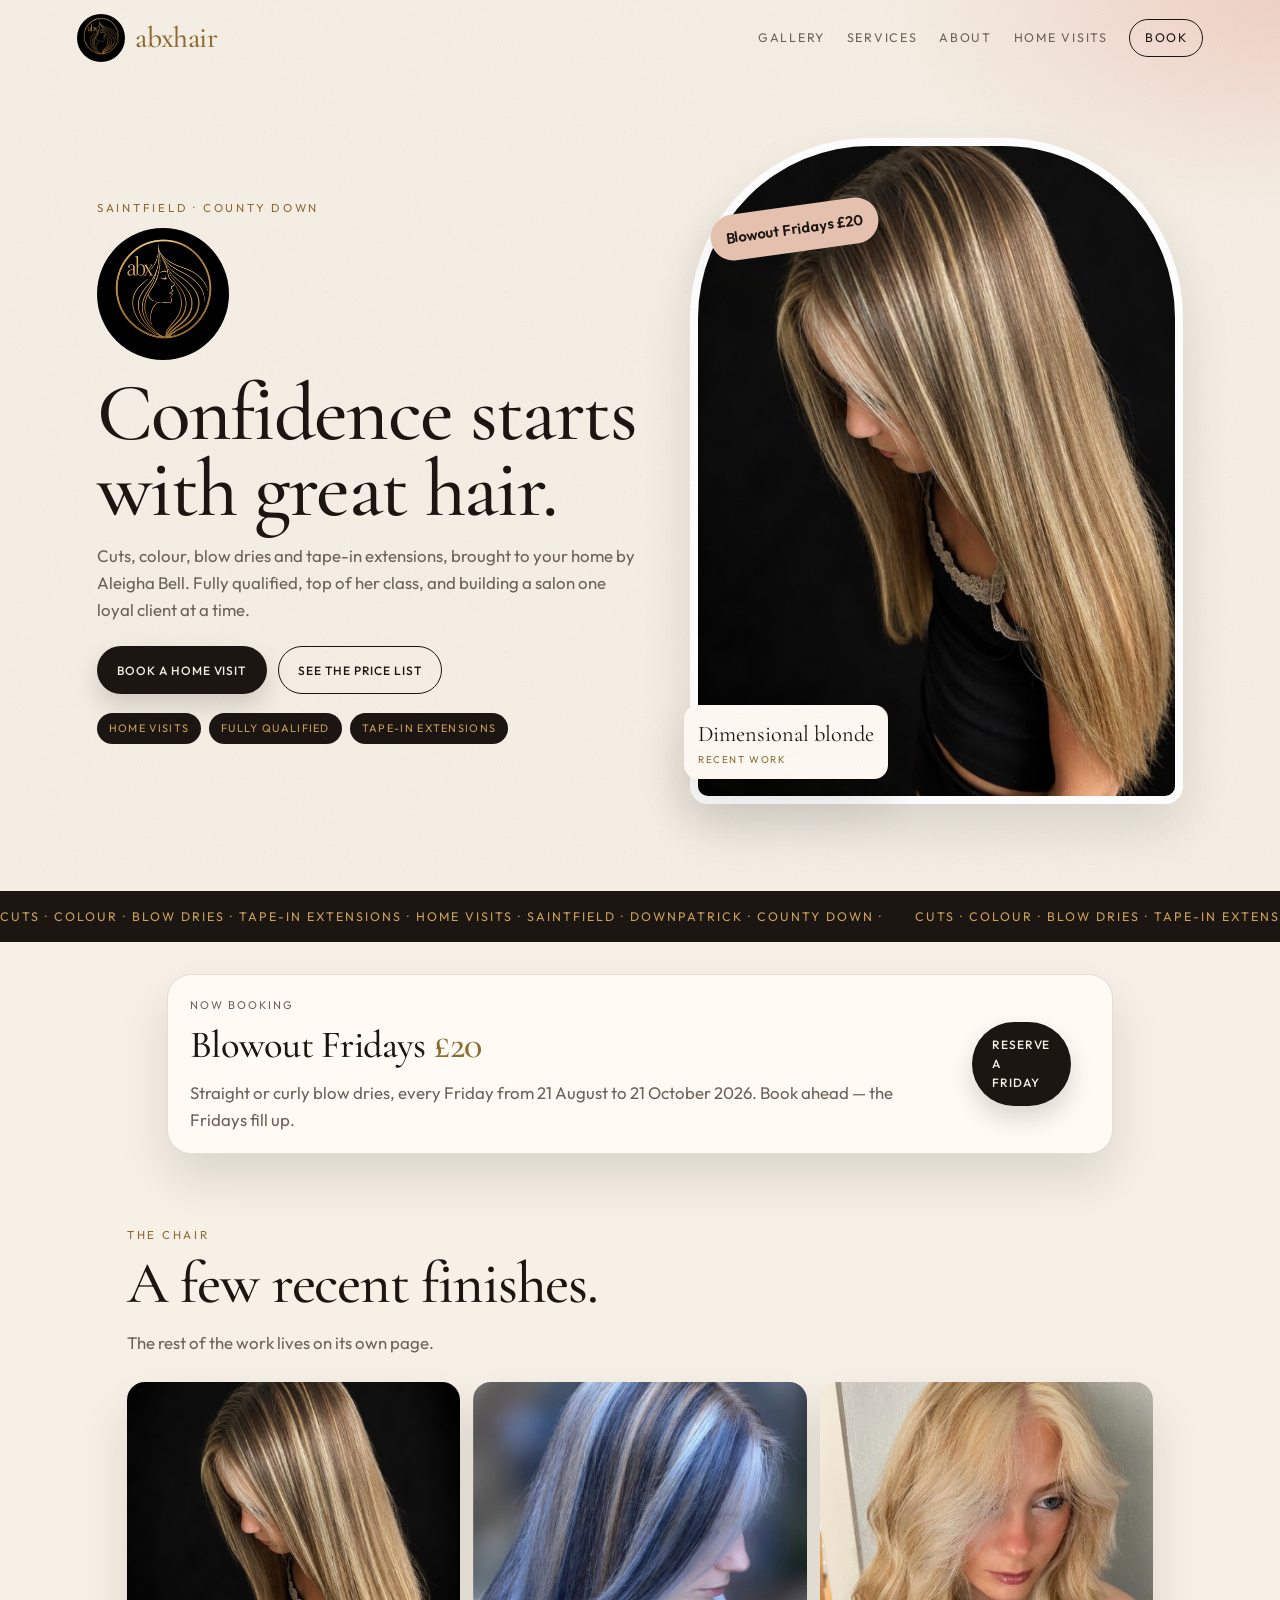
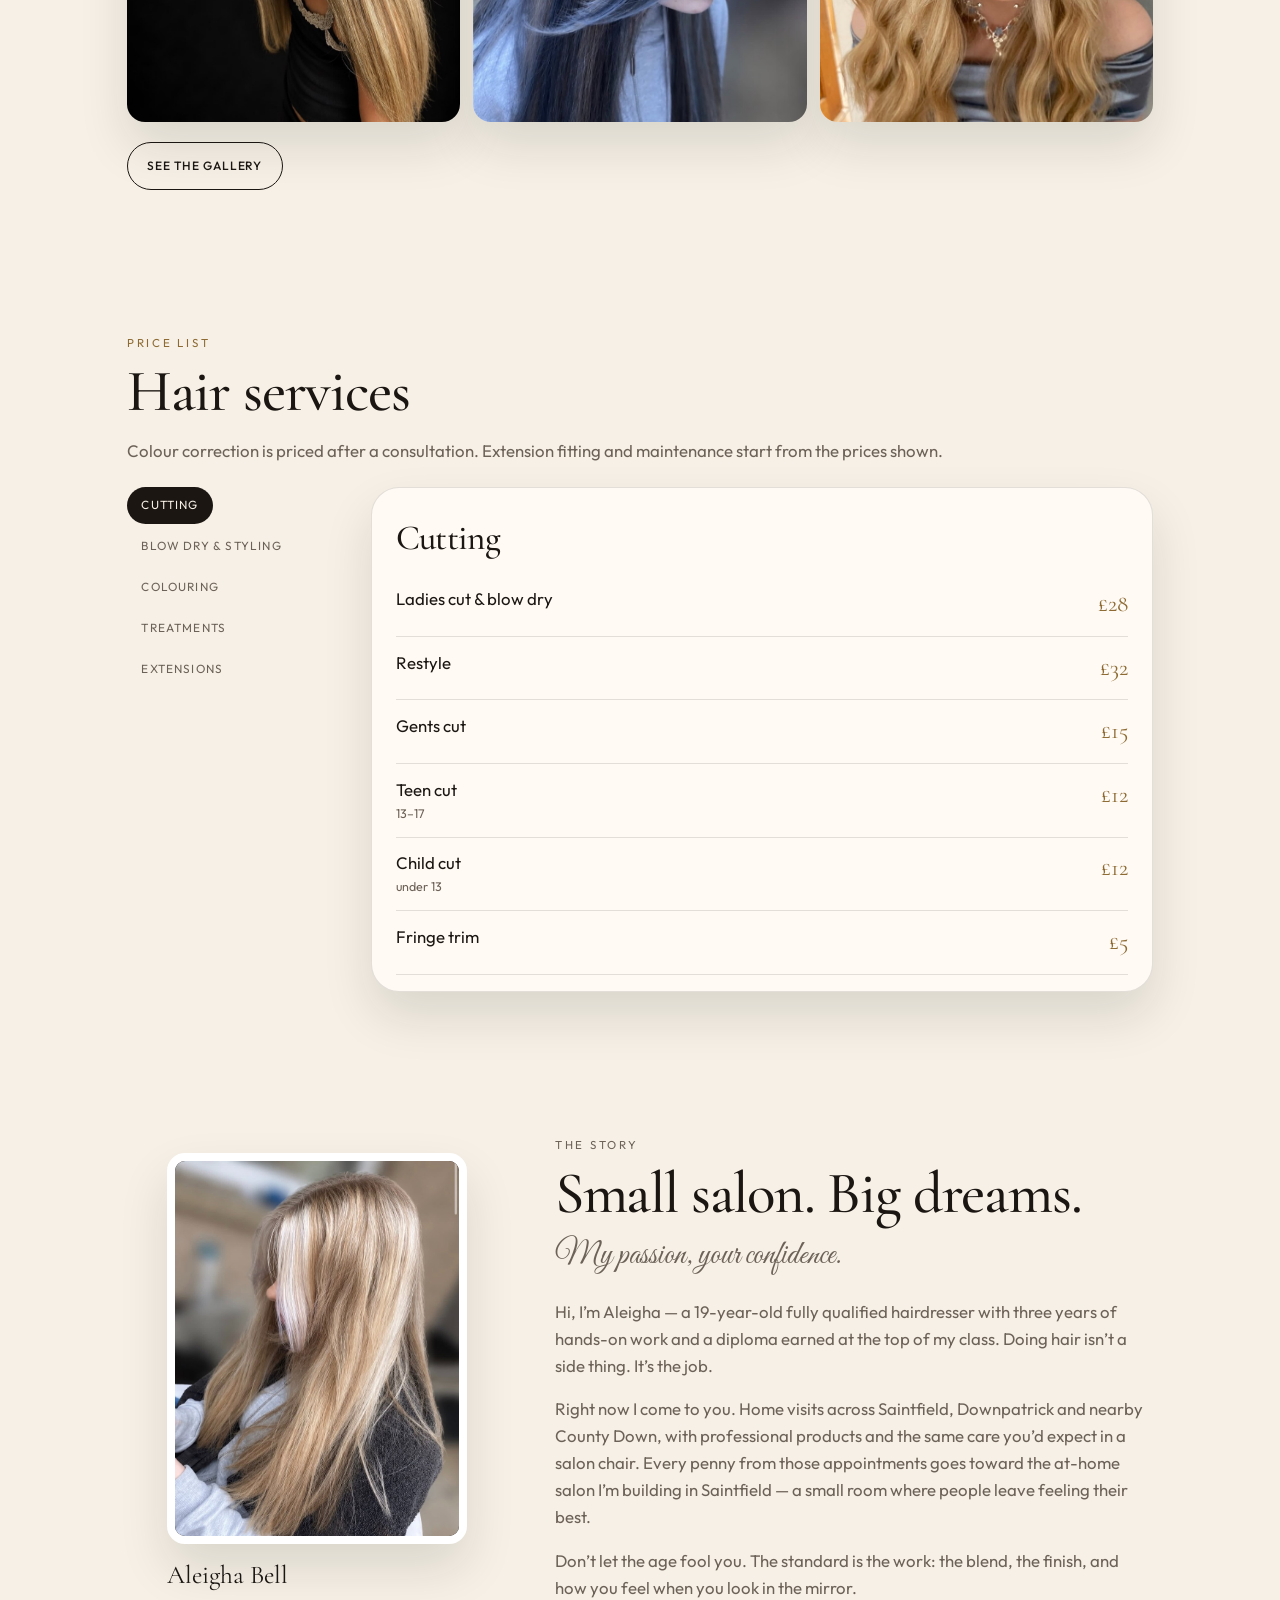
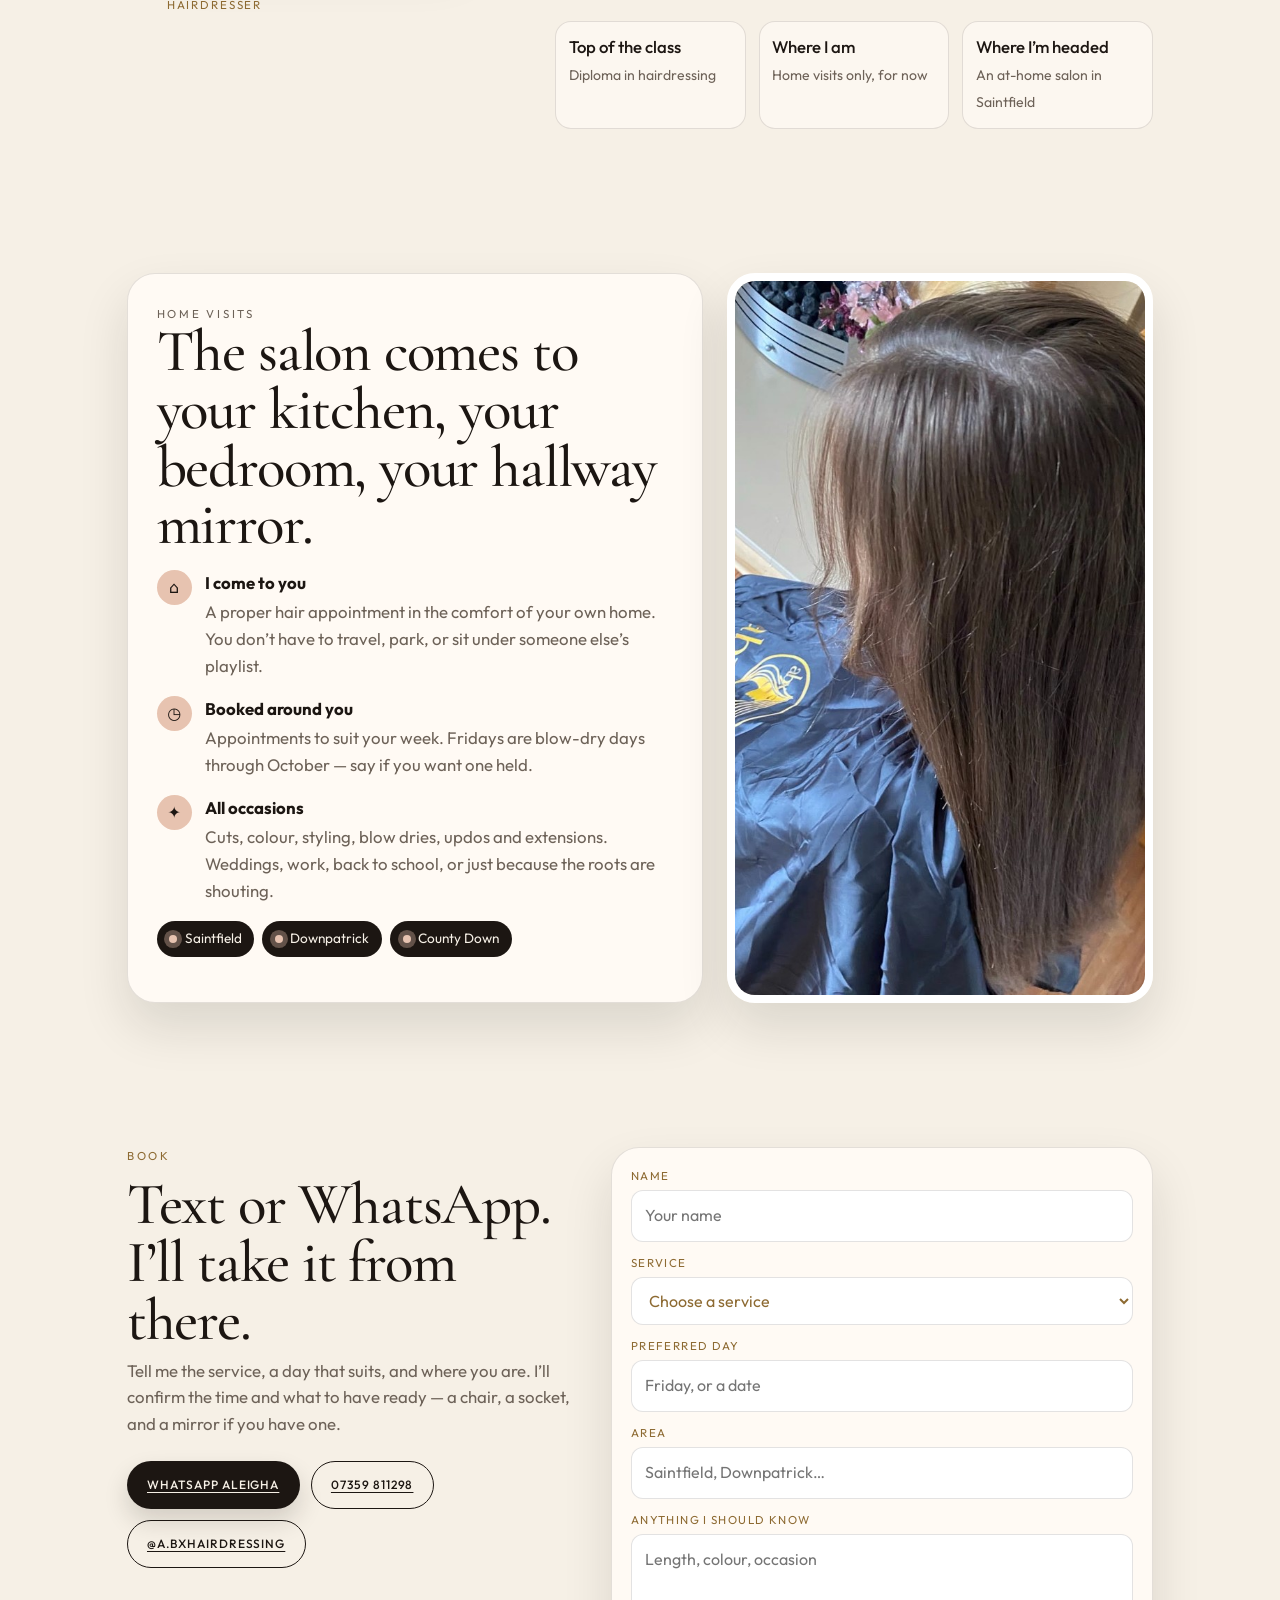
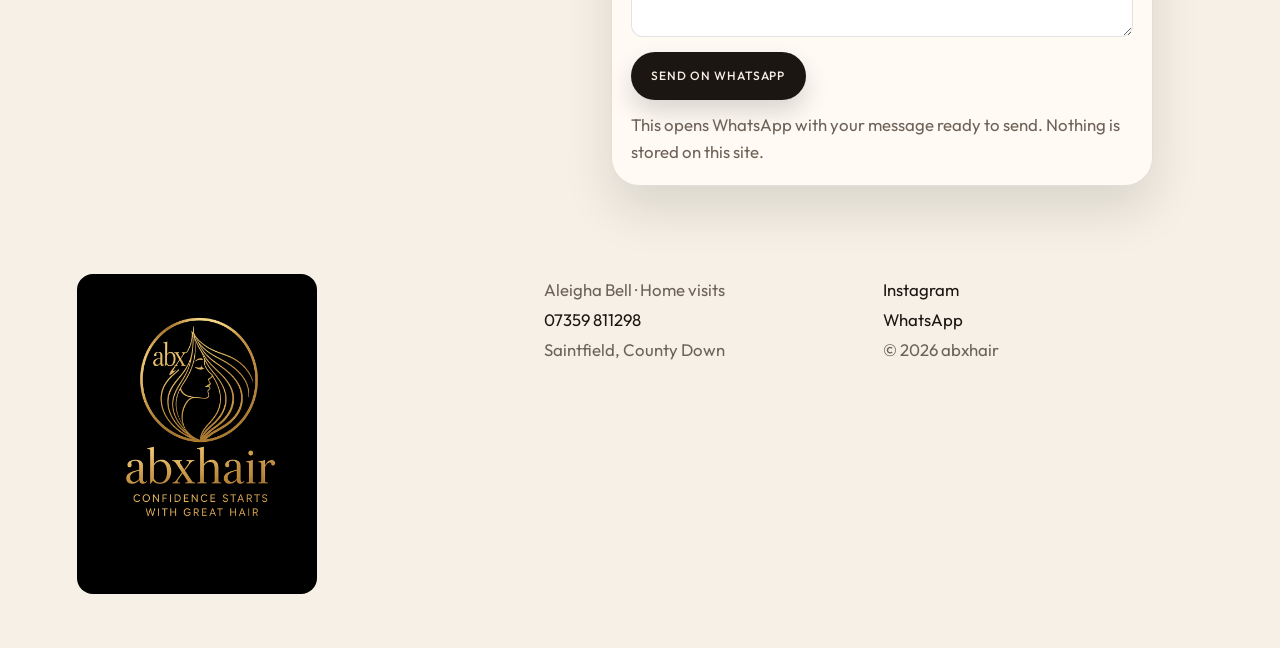
==== commit eee940cc: "Show a hair dye mix on the loading screen only. Co-authored-by: Cursor <cursoragent@cursor.com>" ====
--- a/index.html
+++ b/index.html
@@ -13,33 +13,34 @@
 </head>
 <body class="is-loading">
   <div class="loader" id="loader" role="status" aria-live="polite">
-    <svg class="scissors loader-scissors" viewBox="0 0 200 120" aria-hidden="true">
-      <g class="blade blade-top"><path d="M92 56c18-2 48-22 70-34 4-2 8 2 6 6L152 42 90 58c-1 0-2-1-2-2z" fill="#fffaf3" stroke="#f6f0e6" stroke-width="3" stroke-linejoin="round"/></g>
-      <g class="blade blade-bot"><path d="M92 64c18 2 48 22 70 34 4 2 8-2 6-6l-16-14-60-16c-1 0-2 1-2 2z" fill="#e7d7b4" stroke="#f6f0e6" stroke-width="3" stroke-linejoin="round"/></g>
-      <circle cx="92" cy="60" r="7" fill="#c9a15b" stroke="#f6f0e6" stroke-width="3"/>
-      <path d="M86 56c-14-8-28-22-42-20" stroke="#f6f0e6" stroke-width="6" stroke-linecap="round"/>
-      <path d="M86 64c-14 8-28 22-42 20" stroke="#f6f0e6" stroke-width="6" stroke-linecap="round"/>
-      <ellipse cx="36" cy="32" rx="16" ry="18" fill="#1c1612" stroke="#f6f0e6" stroke-width="4"/>
-      <ellipse cx="36" cy="88" rx="16" ry="18" fill="#1c1612" stroke="#f6f0e6" stroke-width="4"/>
-      <ellipse cx="36" cy="32" rx="6" ry="7" fill="#e7c3b0"/>
-      <ellipse cx="36" cy="88" rx="6" ry="7" fill="#e7c3b0"/>
+    <svg class="loader-mix" viewBox="0 0 240 210" aria-hidden="true">
+      <defs>
+        <linearGradient id="bowl-shade" x1="0" y1="0" x2="0" y2="1">
+          <stop offset="0%" stop-color="#fffaf3"/>
+          <stop offset="100%" stop-color="#e4d2ae"/>
+        </linearGradient>
+        <clipPath id="dye-clip">
+          <ellipse cx="120" cy="156" rx="58" ry="20"/>
+        </clipPath>
+      </defs>
+      <path d="M54 146c8 44 34 60 66 60s58-16 66-60" fill="url(#bowl-shade)"/>
+      <ellipse cx="120" cy="146" rx="70" ry="22" fill="#fffaf3"/>
+      <g clip-path="url(#dye-clip)">
+        <ellipse cx="120" cy="156" rx="58" ry="20" fill="#c9a15b"/>
+        <g class="mix-swirl">
+          <circle cx="120" cy="156" r="44" fill="none" stroke="#f6e7c3" stroke-width="11" stroke-linecap="round" stroke-dasharray="46 30"/>
+          <circle cx="120" cy="156" r="22" fill="none" stroke="#7a4a2c" stroke-width="8" stroke-linecap="round" stroke-dasharray="20 16"/>
+        </g>
+      </g>
+      <ellipse cx="120" cy="146" rx="58" ry="16" fill="none" stroke="#b8893a" stroke-width="2" opacity="0.7"/>
+      <g class="mix-brush">
+        <rect x="113" y="8" width="14" height="98" rx="7" fill="#fffaf3"/>
+        <rect x="110" y="98" width="20" height="12" rx="2" fill="#c9a15b"/>
+        <path d="M114 110c1 14 3 26 6 36 3-10 5-22 6-36z" fill="#f4e6cf"/>
+      </g>
     </svg>
-    <p>Sharpening the scissors…</p>
+    <p>Mixing the hair dye…</p>
     <div class="loader-bar" aria-hidden="true"><span class="loader-fill"></span></div>
-  </div>
-
-  <div class="flight-scissors" id="flight-scissors" aria-hidden="true">
-    <svg class="scissors" viewBox="0 0 200 120">
-      <g class="blade blade-top"><path d="M92 56c18-2 48-22 70-34 4-2 8 2 6 6L152 42 90 58c-1 0-2-1-2-2z" fill="#fffaf3" stroke="#1c1612" stroke-width="3" stroke-linejoin="round"/></g>
-      <g class="blade blade-bot"><path d="M92 64c18 2 48 22 70 34 4 2 8-2 6-6l-16-14-60-16c-1 0-2 1-2 2z" fill="#f3e6cf" stroke="#1c1612" stroke-width="3" stroke-linejoin="round"/></g>
-      <circle cx="92" cy="60" r="7" fill="#c9a15b" stroke="#1c1612" stroke-width="3"/>
-      <path d="M86 56c-14-8-28-22-42-20" stroke="#1c1612" stroke-width="6" stroke-linecap="round"/>
-      <path d="M86 64c-14 8-28 22-42 20" stroke="#1c1612" stroke-width="6" stroke-linecap="round"/>
-      <ellipse cx="36" cy="32" rx="16" ry="18" fill="#fffaf3" stroke="#1c1612" stroke-width="4"/>
-      <ellipse cx="36" cy="88" rx="16" ry="18" fill="#fffaf3" stroke="#1c1612" stroke-width="4"/>
-      <ellipse cx="36" cy="32" rx="6" ry="7" fill="#e7c3b0"/>
-      <ellipse cx="36" cy="88" rx="6" ry="7" fill="#e7c3b0"/>
-    </svg>
   </div>
 
   <div class="grain" aria-hidden="true"></div>
@@ -83,17 +84,6 @@
       <figure class="hero-frame">
         <img src="images/highlights-profile.jpg" alt="Long dimensional blonde hair with bright ribbons through the lengths">
         <figcaption>Dimensional blonde<span>Recent work</span></figcaption>
-        <svg class="scissors hero-scissors" viewBox="0 0 200 120" aria-hidden="true">
-          <g class="blade blade-top"><path d="M92 56c18-2 48-22 70-34 4-2 8 2 6 6L152 42 90 58c-1 0-2-1-2-2z" fill="#fffaf3" stroke="#1c1612" stroke-width="3" stroke-linejoin="round"/></g>
-          <g class="blade blade-bot"><path d="M92 64c18 2 48 22 70 34 4 2 8-2 6-6l-16-14-60-16c-1 0-2 1-2 2z" fill="#f3e6cf" stroke="#1c1612" stroke-width="3" stroke-linejoin="round"/></g>
-          <circle cx="92" cy="60" r="7" fill="#c9a15b" stroke="#1c1612" stroke-width="3"/>
-          <path d="M86 56c-14-8-28-22-42-20" stroke="#1c1612" stroke-width="6" stroke-linecap="round"/>
-          <path d="M86 64c-14 8-28 22-42 20" stroke="#1c1612" stroke-width="6" stroke-linecap="round"/>
-          <ellipse cx="36" cy="32" rx="16" ry="18" fill="#fffaf3" stroke="#1c1612" stroke-width="4"/>
-          <ellipse cx="36" cy="88" rx="16" ry="18" fill="#fffaf3" stroke="#1c1612" stroke-width="4"/>
-          <ellipse cx="36" cy="32" rx="6" ry="7" fill="#e7c3b0"/>
-          <ellipse cx="36" cy="88" rx="6" ry="7" fill="#e7c3b0"/>
-        </svg>
         <p class="offer-chip">Blowout Fridays £20</p>
       </figure>
     </section>
--- a/css/styles.css
+++ b/css/styles.css
@@ -68,7 +68,22 @@
   gap: 18px;
   animation: curtain 0.9s cubic-bezier(0.76, 0, 0.24, 1) 1.9s forwards;
 }
-.loader-scissors { width: min(220px, 58vw); animation: bob 0.9s ease-in-out infinite; }
+.loader-mix { width: min(168px, 46vw); overflow: visible; }
+.mix-swirl {
+  transform-box: fill-box;
+  transform-origin: center;
+  animation: swirl 1.15s linear infinite;
+}
+.mix-brush {
+  transform-box: view-box;
+  transform-origin: 50% 69%;
+  animation: stir 0.7s ease-in-out infinite alternate;
+}
+@keyframes swirl { to { transform: rotate(360deg); } }
+@keyframes stir {
+  from { transform: rotate(-20deg); }
+  to { transform: rotate(10deg); }
+}
 .loader p {
   margin: 0;
   letter-spacing: 0.2em;
@@ -91,29 +106,6 @@
 }
 @keyframes fill { to { width: 100%; } }
 @keyframes curtain { to { transform: translateY(-110%); visibility: hidden; } }
-@keyframes bob {
-  50% { transform: translateY(-8px) rotate(-6deg); }
-}
-
-.scissors .blade { transform-box: view-box; transform-origin: 46% 50%; }
-.scissors .blade-top { animation: bite-top 0.28s ease-in-out infinite alternate; }
-.scissors .blade-bot { animation: bite-bot 0.28s ease-in-out infinite alternate; }
-@keyframes bite-top { to { transform: rotate(-16deg); } }
-@keyframes bite-bot { to { transform: rotate(16deg); } }
-
-.flight-scissors {
-  position: fixed;
-  top: 0;
-  left: 0;
-  width: 92px;
-  z-index: 40;
-  pointer-events: none;
-  opacity: 0;
-  filter: drop-shadow(0 12px 10px rgba(28, 22, 18, 0.16));
-  will-change: transform;
-}
-body.is-ready .flight-scissors { opacity: 1; transition: opacity 0.4s ease; }
-
 .nav {
   position: sticky;
   top: 0;
@@ -293,14 +285,6 @@
   text-transform: uppercase;
   font-size: 0.62rem;
   color: var(--gold-deep);
-}
-.hero-scissors {
-  position: absolute;
-  width: 120px;
-  right: -8px;
-  top: 8%;
-  animation: bob 2.4s ease-in-out infinite;
-  filter: drop-shadow(0 10px 8px rgba(28, 22, 18, 0.12));
 }
 .offer-chip {
   position: absolute;
@@ -698,7 +682,6 @@
   .hero { min-height: 0; padding-top: 1.2rem; }
   .hero-frame figcaption { left: 0.8rem; }
   .about-points { grid-template-columns: 1fr; }
-  .flight-scissors, .hero-scissors { display: none; }
   .price-nav {
     flex-direction: row;
     overflow-x: auto;
@@ -718,10 +701,8 @@
 @media (prefers-reduced-motion: reduce) {
   html { scroll-behavior: auto; }
   .loader { display: none; }
-  .flight-scissors, .hero-scissors, .marquee-track,
-  .scissors .blade, .loader-scissors, .reveal {
+  .marquee-track, .mix-swirl, .mix-brush, .reveal {
     animation: none !important;
   }
-  .flight-scissors { display: none; }
   .reveal { opacity: 1; transform: none; }
 }
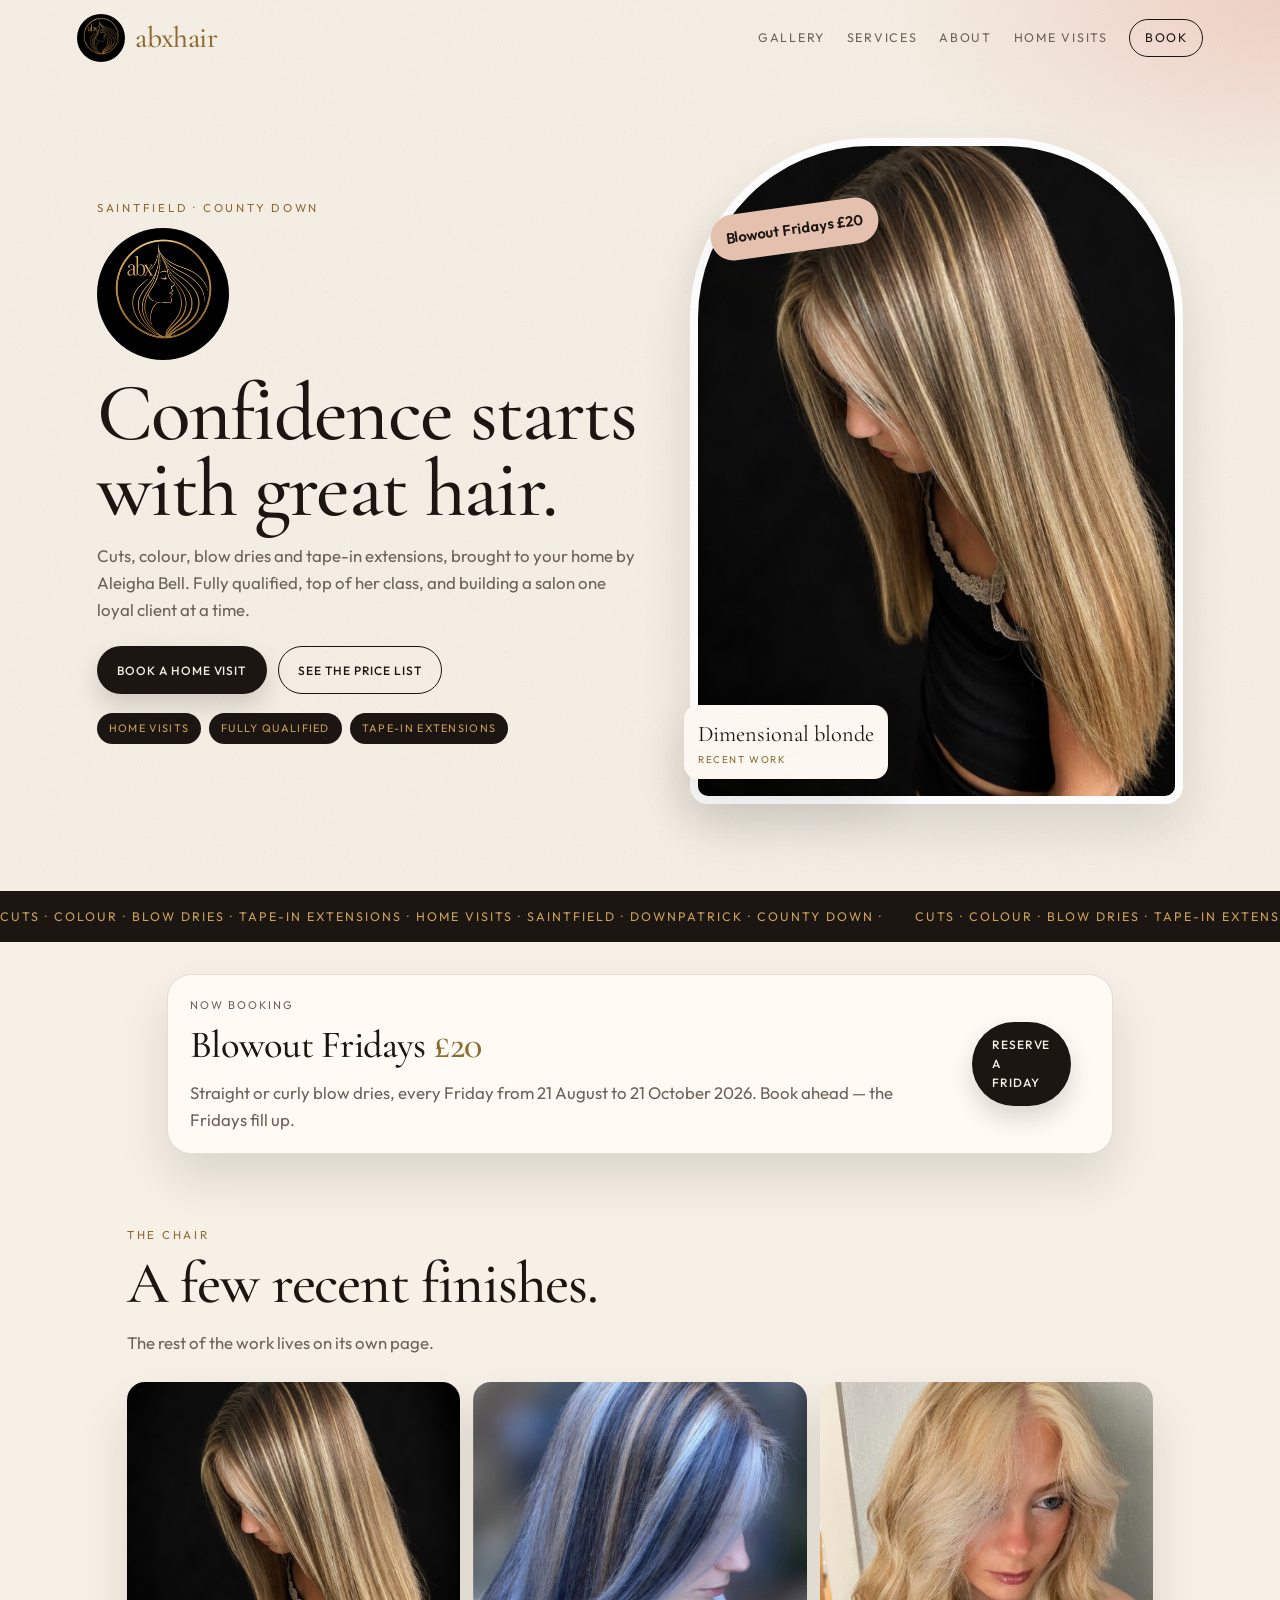
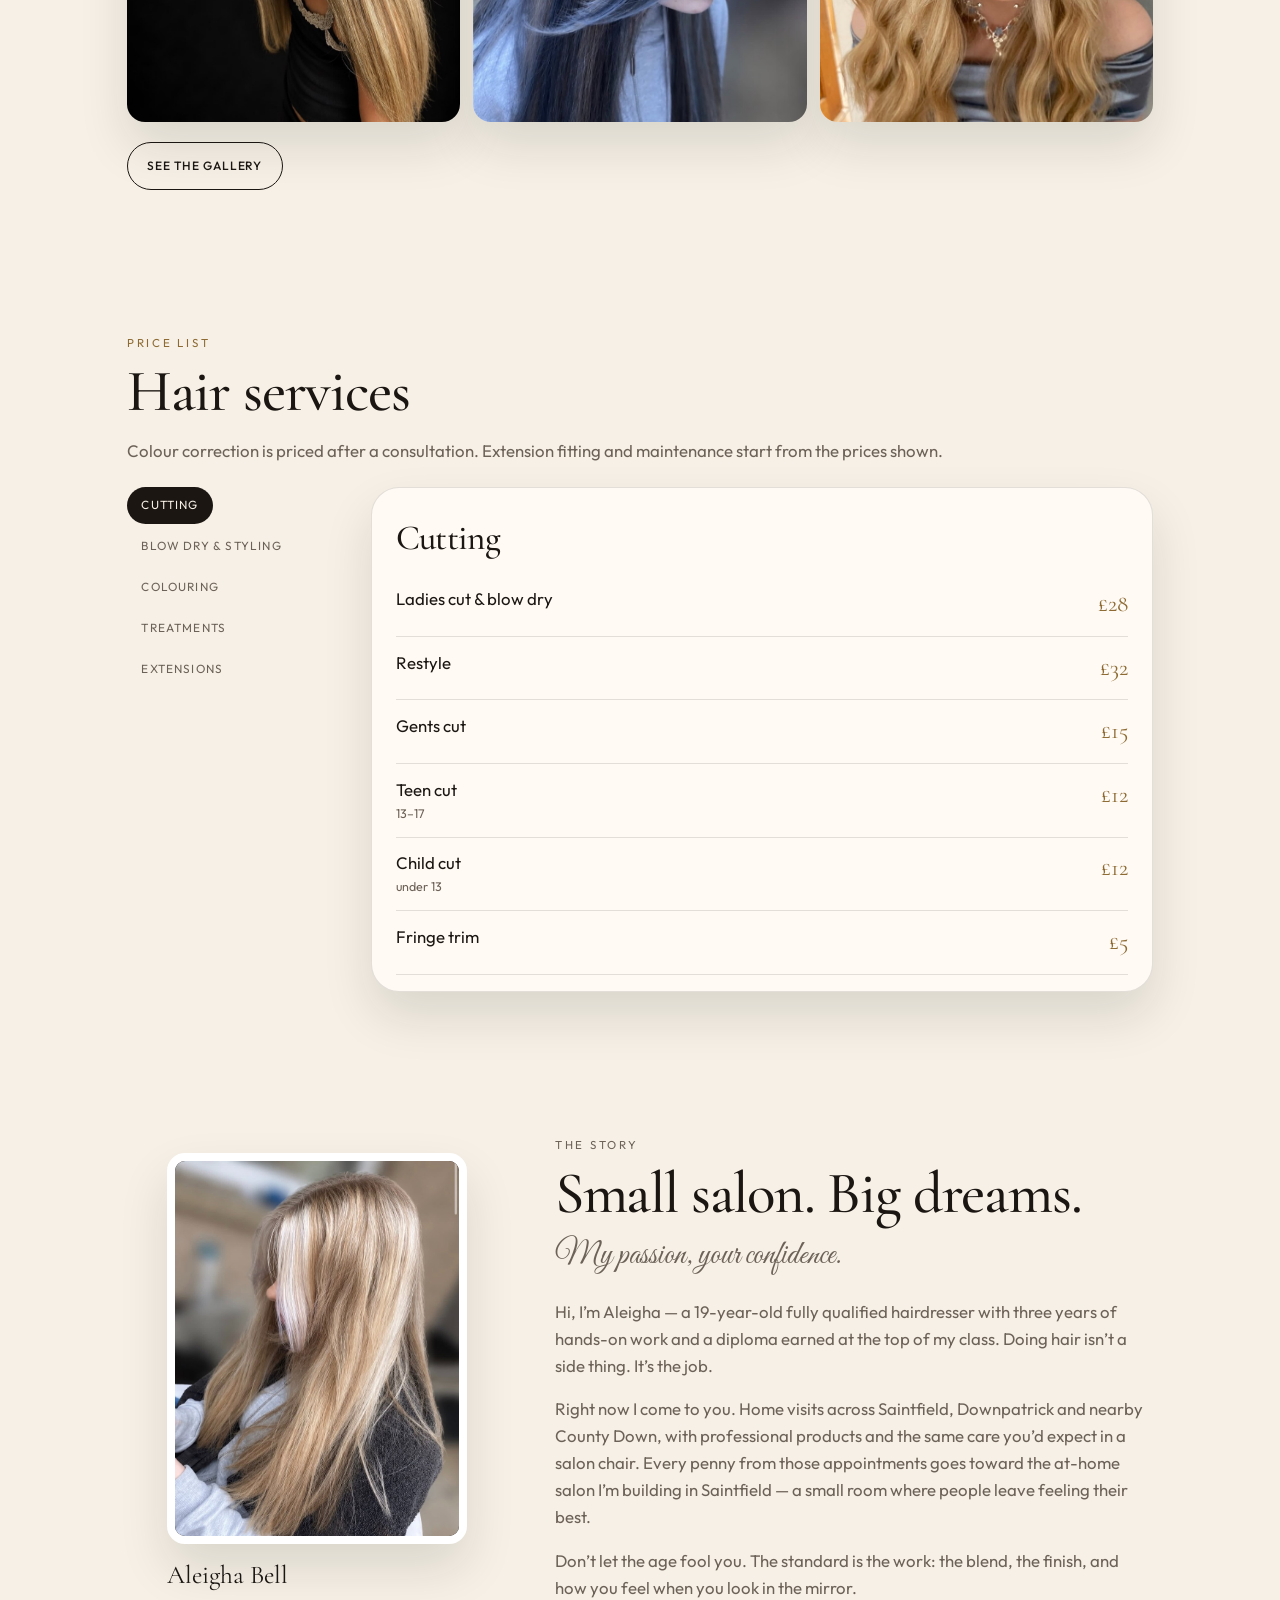
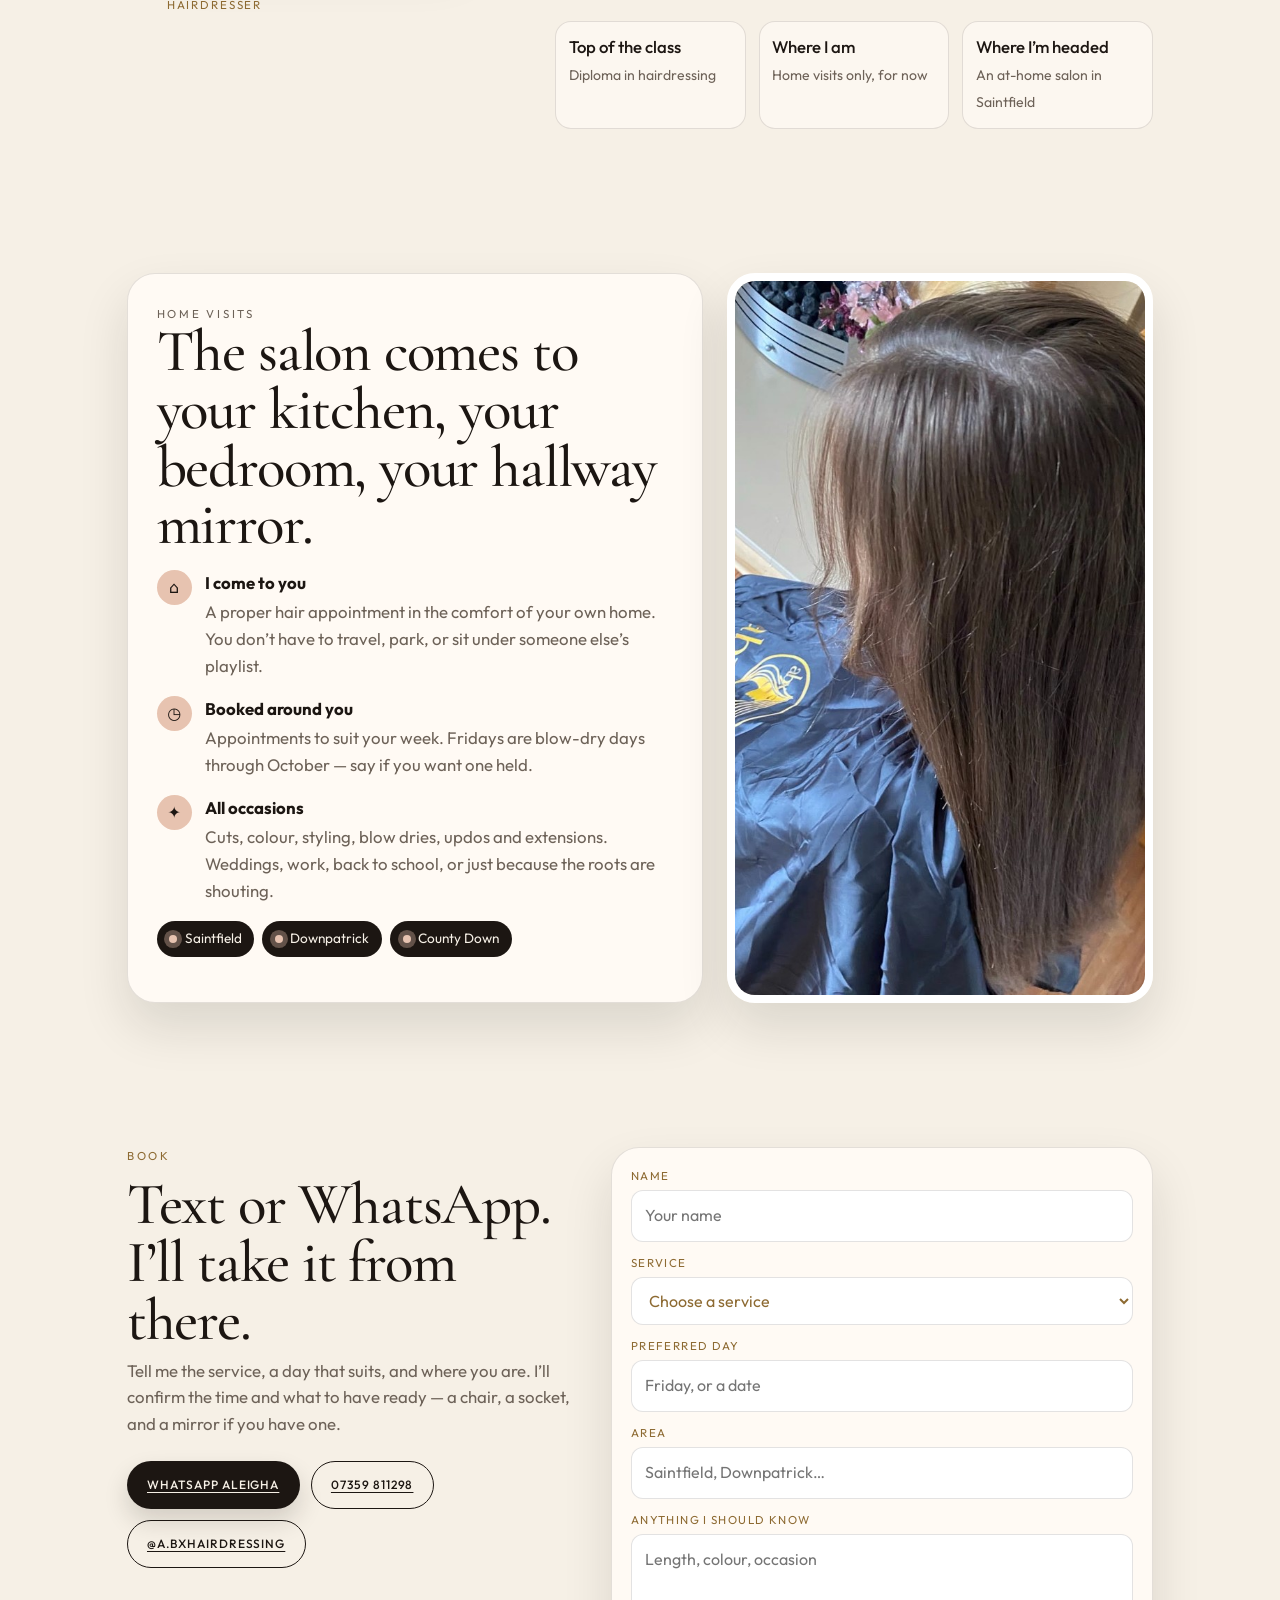
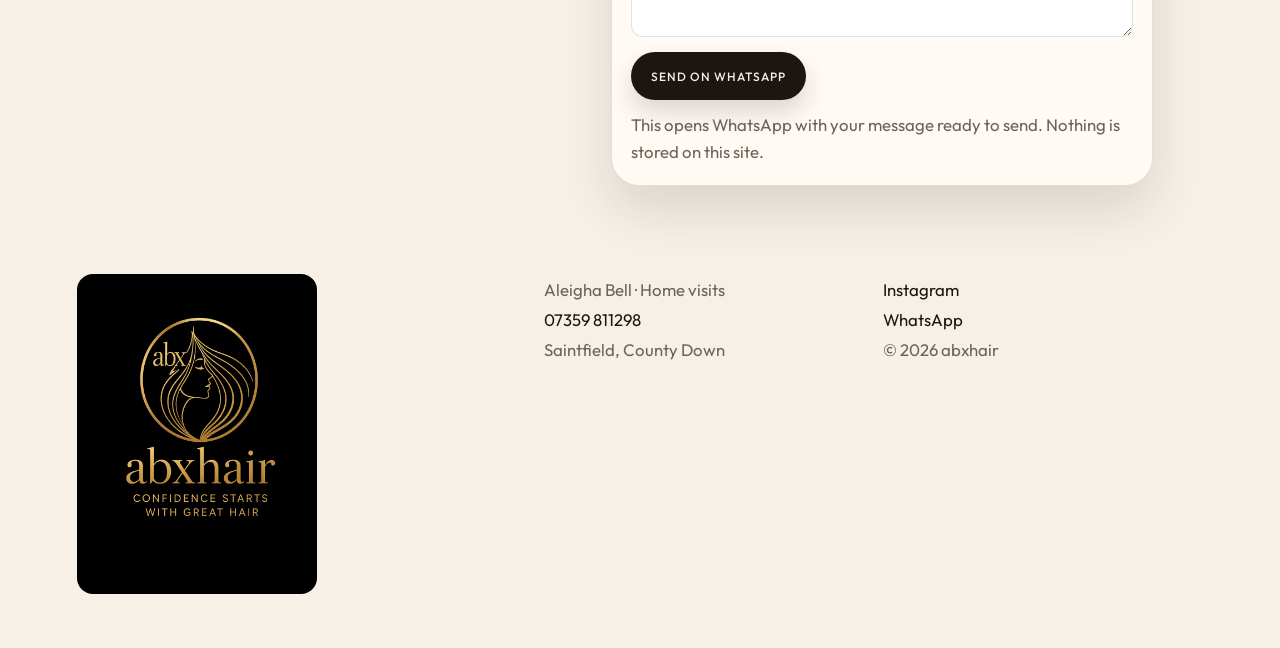
==== commit c97d46aa: "Replace the loading graphic with a proper dye bowl. Co-authored-by: Cursor <cursoragent@cursor.com>" ====
--- a/index.html
+++ b/index.html
@@ -13,32 +13,7 @@
 </head>
 <body class="is-loading">
   <div class="loader" id="loader" role="status" aria-live="polite">
-    <svg class="loader-mix" viewBox="0 0 240 210" aria-hidden="true">
-      <defs>
-        <linearGradient id="bowl-shade" x1="0" y1="0" x2="0" y2="1">
-          <stop offset="0%" stop-color="#fffaf3"/>
-          <stop offset="100%" stop-color="#e4d2ae"/>
-        </linearGradient>
-        <clipPath id="dye-clip">
-          <ellipse cx="120" cy="156" rx="58" ry="20"/>
-        </clipPath>
-      </defs>
-      <path d="M54 146c8 44 34 60 66 60s58-16 66-60" fill="url(#bowl-shade)"/>
-      <ellipse cx="120" cy="146" rx="70" ry="22" fill="#fffaf3"/>
-      <g clip-path="url(#dye-clip)">
-        <ellipse cx="120" cy="156" rx="58" ry="20" fill="#c9a15b"/>
-        <g class="mix-swirl">
-          <circle cx="120" cy="156" r="44" fill="none" stroke="#f6e7c3" stroke-width="11" stroke-linecap="round" stroke-dasharray="46 30"/>
-          <circle cx="120" cy="156" r="22" fill="none" stroke="#7a4a2c" stroke-width="8" stroke-linecap="round" stroke-dasharray="20 16"/>
-        </g>
-      </g>
-      <ellipse cx="120" cy="146" rx="58" ry="16" fill="none" stroke="#b8893a" stroke-width="2" opacity="0.7"/>
-      <g class="mix-brush">
-        <rect x="113" y="8" width="14" height="98" rx="7" fill="#fffaf3"/>
-        <rect x="110" y="98" width="20" height="12" rx="2" fill="#c9a15b"/>
-        <path d="M114 110c1 14 3 26 6 36 3-10 5-22 6-36z" fill="#f4e6cf"/>
-      </g>
-    </svg>
+    <img class="loader-mix" src="images/dye-mix.png" alt="">
     <p>Mixing the hair dye…</p>
     <div class="loader-bar" aria-hidden="true"><span class="loader-fill"></span></div>
   </div>
--- a/css/styles.css
+++ b/css/styles.css
@@ -68,21 +68,14 @@
   gap: 18px;
   animation: curtain 0.9s cubic-bezier(0.76, 0, 0.24, 1) 1.9s forwards;
 }
-.loader-mix { width: min(168px, 46vw); overflow: visible; }
-.mix-swirl {
-  transform-box: fill-box;
-  transform-origin: center;
-  animation: swirl 1.15s linear infinite;
-}
-.mix-brush {
-  transform-box: view-box;
-  transform-origin: 50% 69%;
-  animation: stir 0.7s ease-in-out infinite alternate;
-}
-@keyframes swirl { to { transform: rotate(360deg); } }
-@keyframes stir {
-  from { transform: rotate(-20deg); }
-  to { transform: rotate(10deg); }
+.loader-mix {
+  width: min(280px, 72vw);
+  height: auto;
+  display: block;
+  animation: mix-bob 1.8s ease-in-out infinite;
+}
+@keyframes mix-bob {
+  50% { transform: translateY(-8px); }
 }
 .loader p {
   margin: 0;
@@ -701,7 +694,7 @@
 @media (prefers-reduced-motion: reduce) {
   html { scroll-behavior: auto; }
   .loader { display: none; }
-  .marquee-track, .mix-swirl, .mix-brush, .reveal {
+  .marquee-track, .loader-mix, .reveal {
     animation: none !important;
   }
   .reveal { opacity: 1; transform: none; }
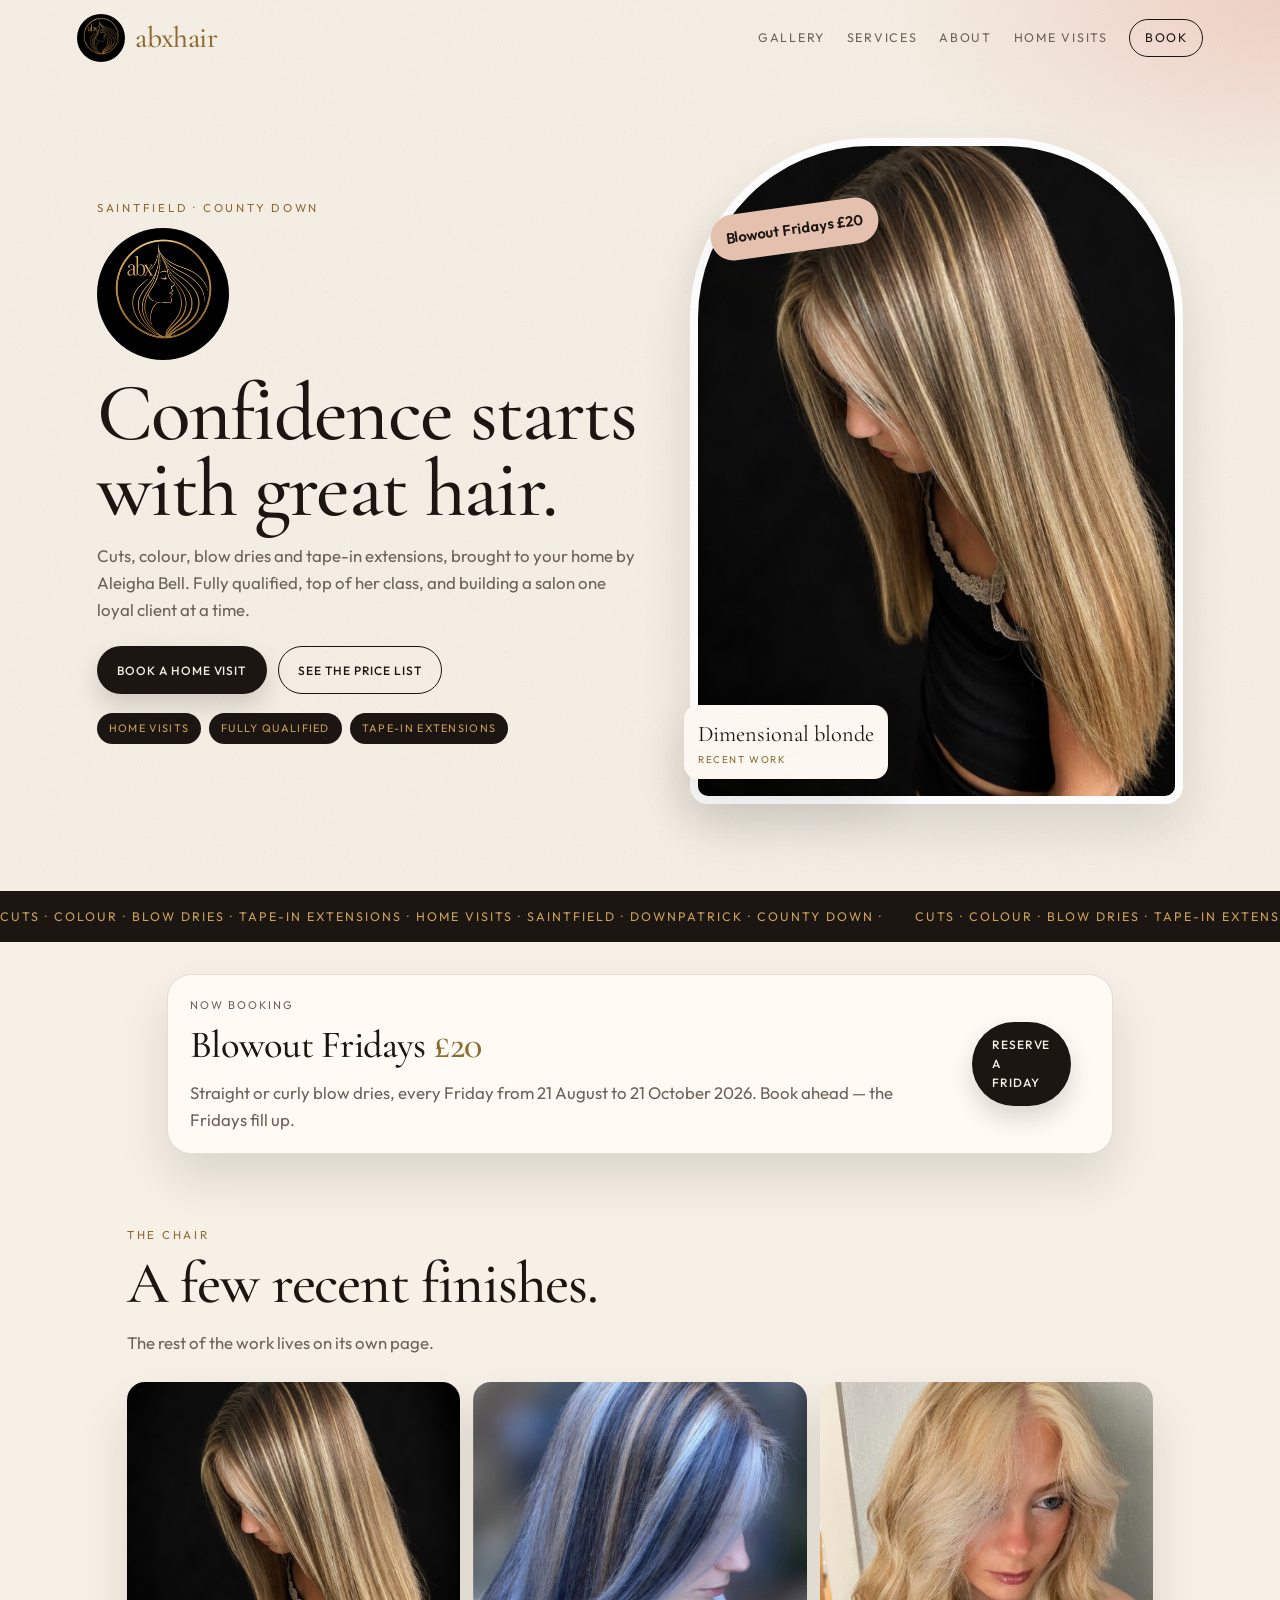
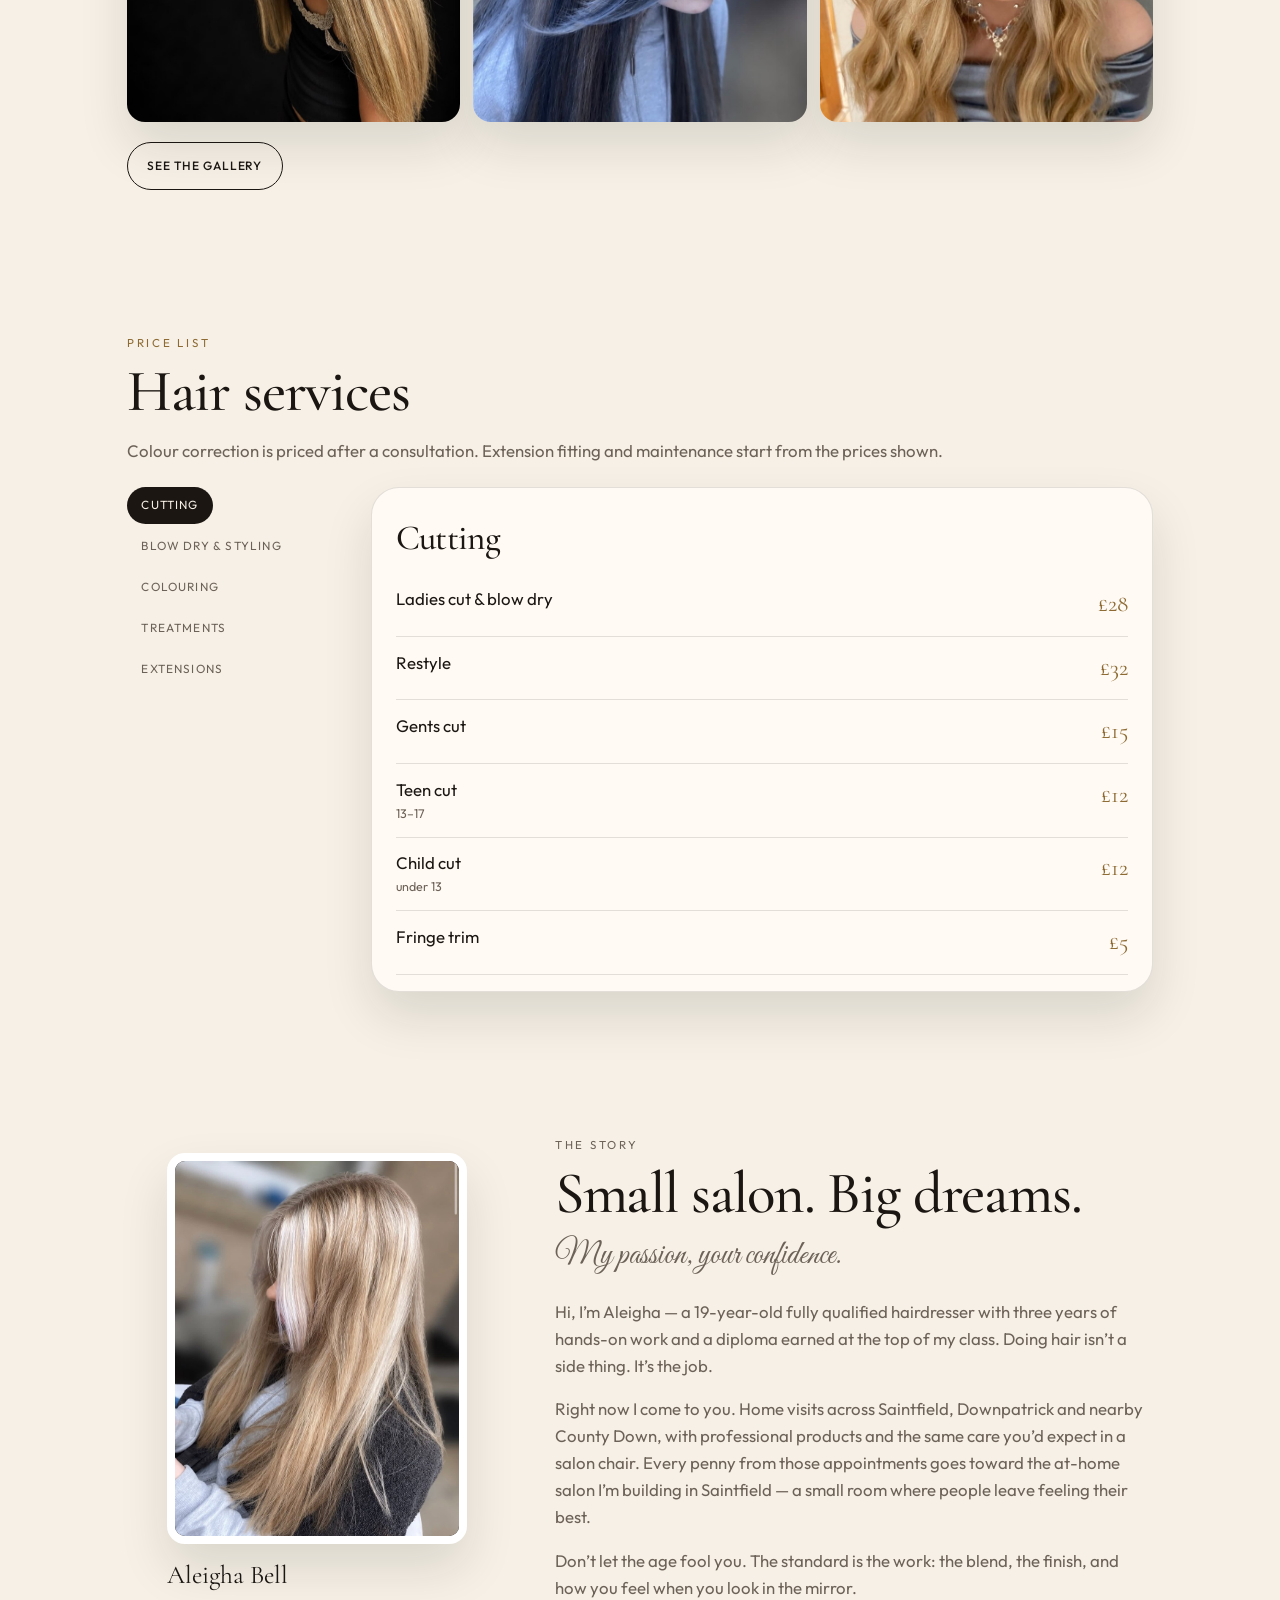
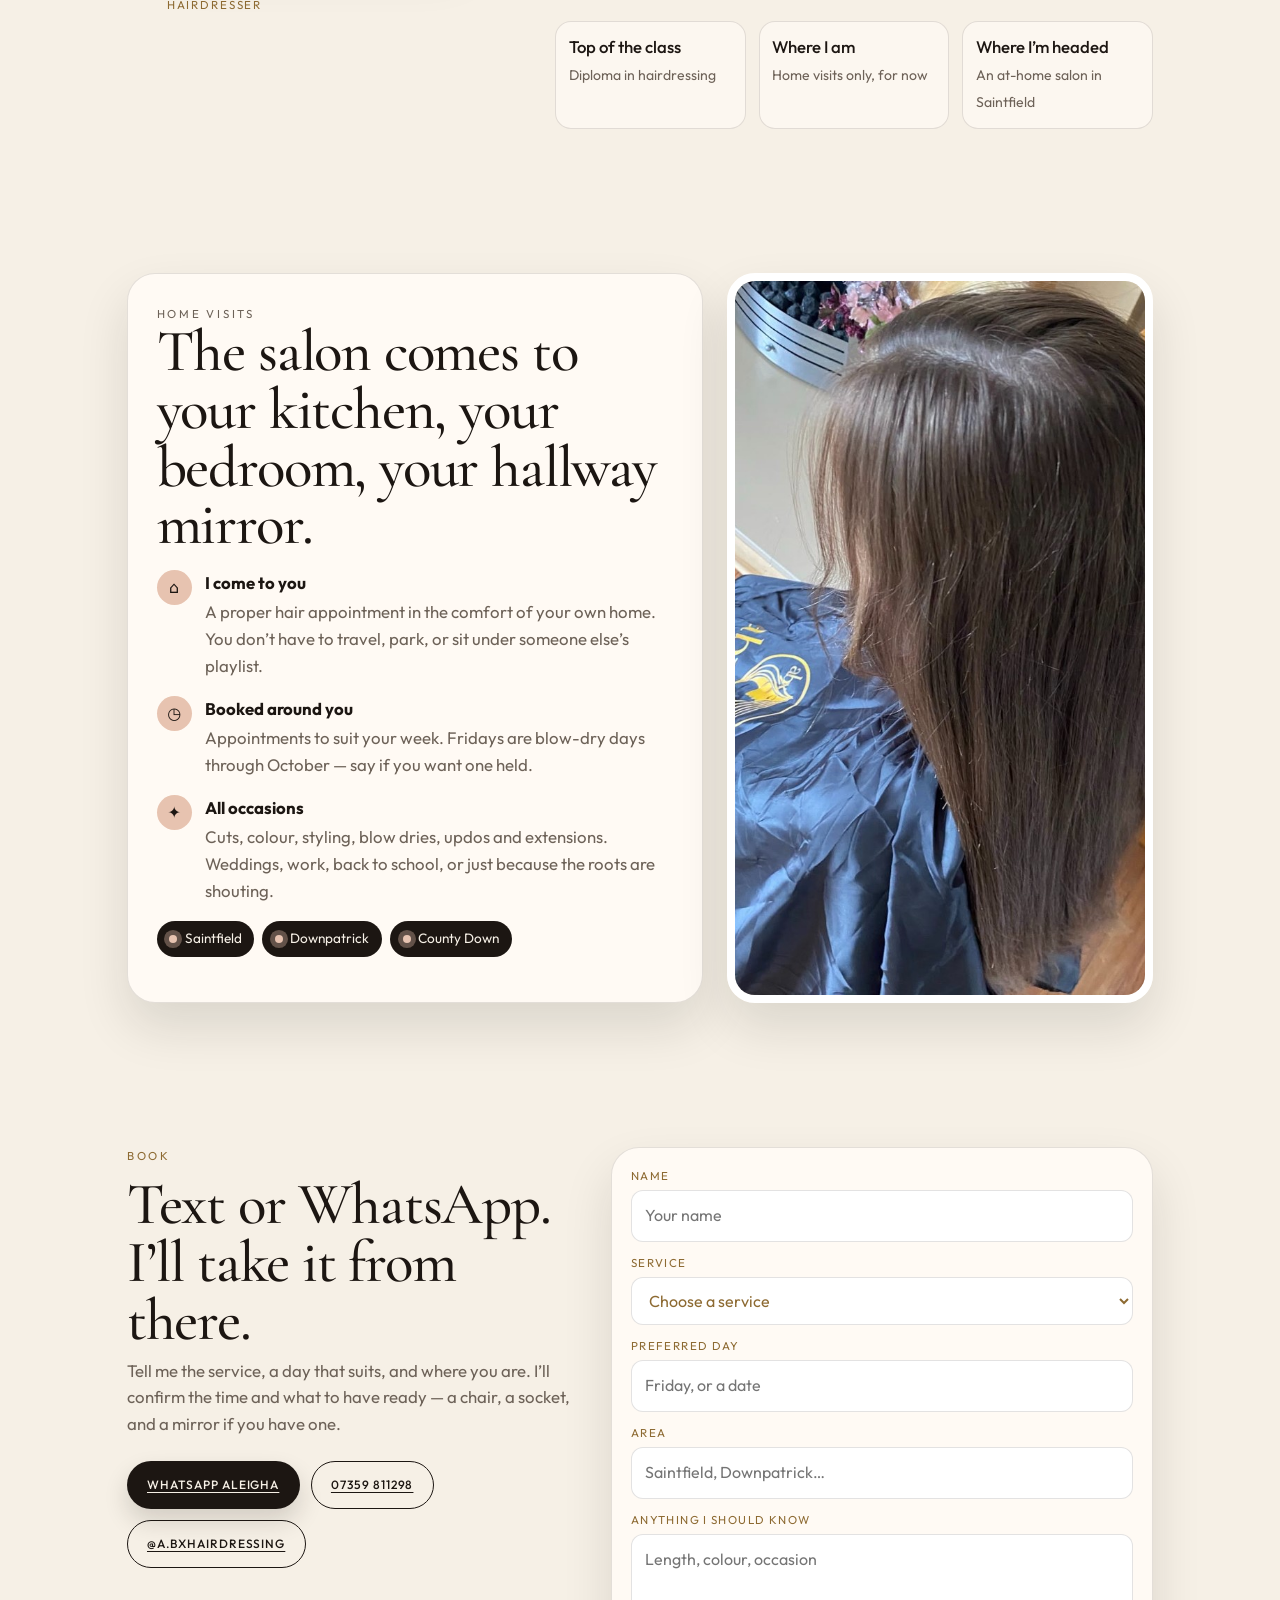
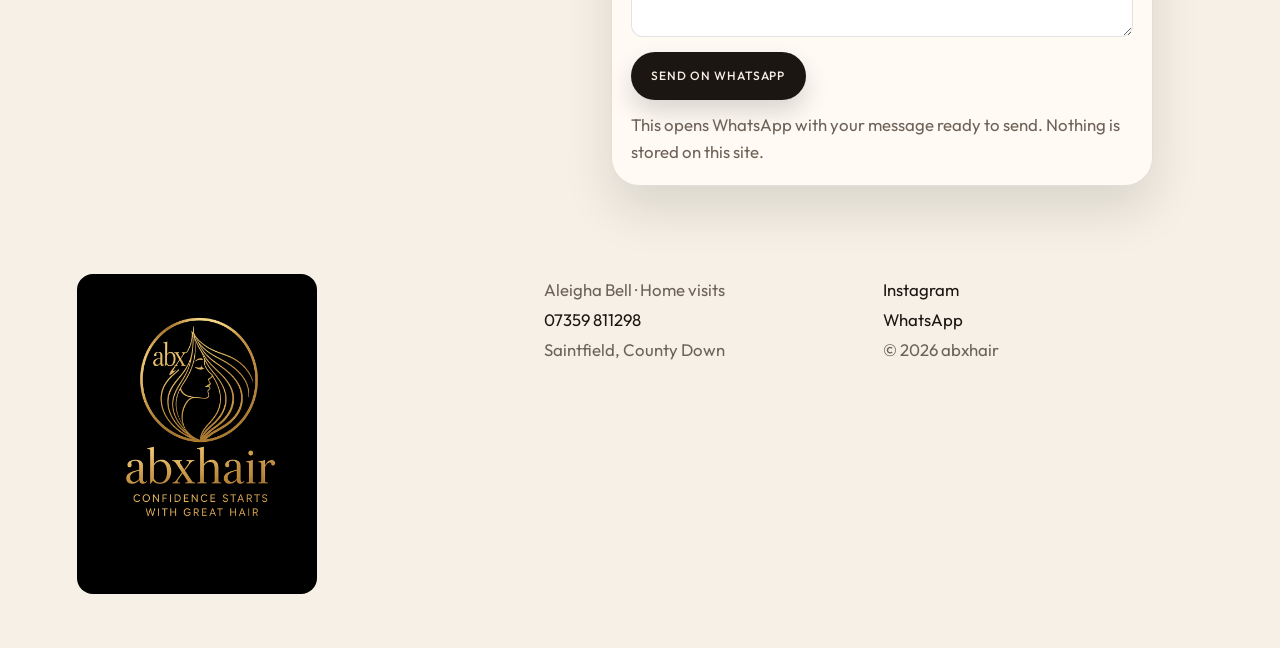
==== commit 6f4255e9: "Animate the brush stirring the dye on the loading screen. Co-authored-by: Cursor <cursoragent@cursor" ====
--- a/index.html
+++ b/index.html
@@ -13,7 +13,51 @@
 </head>
 <body class="is-loading">
   <div class="loader" id="loader" role="status" aria-live="polite">
-    <img class="loader-mix" src="images/dye-mix.png" alt="">
+    <svg class="loader-mix" viewBox="0 0 420 400" aria-hidden="true">
+      <defs>
+        <linearGradient id="bowl-body" x1="0" y1="0" x2="0" y2="1">
+          <stop offset="0%" stop-color="#fffaf4"/>
+          <stop offset="62%" stop-color="#f4eadc"/>
+          <stop offset="100%" stop-color="#e4d3b8"/>
+        </linearGradient>
+        <radialGradient id="dye-base" cx="40%" cy="35%" r="78%">
+          <stop offset="0%" stop-color="#f6ddb0"/>
+          <stop offset="58%" stop-color="#c9924a"/>
+          <stop offset="100%" stop-color="#8a5528"/>
+        </radialGradient>
+        <linearGradient id="handle" x1="0" y1="0" x2="1" y2="0">
+          <stop offset="0%" stop-color="#f3eadf"/>
+          <stop offset="42%" stop-color="#fffaf4"/>
+          <stop offset="100%" stop-color="#e4d5c0"/>
+        </linearGradient>
+        <linearGradient id="ferrule" x1="0" y1="0" x2="1" y2="0">
+          <stop offset="0%" stop-color="#8d6a32"/>
+          <stop offset="46%" stop-color="#f3e2b6"/>
+          <stop offset="100%" stop-color="#a67c3d"/>
+        </linearGradient>
+        <clipPath id="dye-clip">
+          <ellipse cx="210" cy="224" rx="116" ry="34"/>
+        </clipPath>
+      </defs>
+      <path d="M84 220c12 96 54 136 126 136s114-40 126-136" fill="url(#bowl-body)"/>
+      <ellipse cx="210" cy="220" rx="128" ry="40" fill="#fffaf4"/>
+      <ellipse cx="210" cy="226" rx="114" ry="33" fill="url(#dye-base)"/>
+      <g clip-path="url(#dye-clip)">
+        <g class="mix-swirl">
+          <path d="M132 226c28-34 92-38 132-8 28 22 22 48-8 58-46 16-112-4-124-36" fill="none" stroke="#f8e7c6" stroke-width="14" stroke-linecap="round"/>
+          <path d="M168 226c16-18 48-20 70-4 16 12 12 28-6 34-28 10-64-2-70-22" fill="none" stroke="#6e4124" stroke-width="8" stroke-linecap="round"/>
+        </g>
+      </g>
+      <ellipse cx="172" cy="214" rx="34" ry="9" fill="#fff6e8" opacity="0.45"/>
+      <ellipse cx="210" cy="220" rx="122" ry="37" fill="none" stroke="#c9a15b" stroke-width="4"/>
+      <g class="mix-brush">
+        <rect x="202" y="42" width="16" height="112" rx="8" fill="url(#handle)"/>
+        <rect x="190" y="146" width="40" height="16" rx="3" fill="url(#ferrule)"/>
+        <path d="M194 160l8 58c2 4 4 6 8 6s6-2 8-6l8-58z" fill="#f6f1e8"/>
+        <path d="M200 192l4 28c1 3 3 4 6 4s5-1 6-4l4-28c-6 4-14 4-20 0z" fill="#c48a45"/>
+        <path d="M204 162v46M210 162v52M216 162v46" fill="none" stroke="#e7dccb" stroke-width="1.2" stroke-linecap="round"/>
+      </g>
+    </svg>
     <p>Mixing the hair dye…</p>
     <div class="loader-bar" aria-hidden="true"><span class="loader-fill"></span></div>
   </div>
--- a/css/styles.css
+++ b/css/styles.css
@@ -69,13 +69,25 @@
   animation: curtain 0.9s cubic-bezier(0.76, 0, 0.24, 1) 1.9s forwards;
 }
 .loader-mix {
-  width: min(280px, 72vw);
+  width: min(250px, 68vw);
   height: auto;
   display: block;
-  animation: mix-bob 1.8s ease-in-out infinite;
-}
-@keyframes mix-bob {
-  50% { transform: translateY(-8px); }
+  overflow: visible;
+}
+.mix-swirl {
+  transform-box: view-box;
+  transform-origin: 50% 56%;
+  animation: swirl 1.8s linear infinite;
+}
+.mix-brush {
+  transform-box: view-box;
+  transform-origin: 50% 56%;
+  animation: stir 0.9s ease-in-out infinite alternate;
+}
+@keyframes swirl { to { transform: rotate(360deg); } }
+@keyframes stir {
+  from { transform: rotate(-62deg); }
+  to { transform: rotate(-28deg); }
 }
 .loader p {
   margin: 0;
@@ -694,7 +706,7 @@
 @media (prefers-reduced-motion: reduce) {
   html { scroll-behavior: auto; }
   .loader { display: none; }
-  .marquee-track, .loader-mix, .reveal {
+  .marquee-track, .mix-swirl, .mix-brush, .reveal {
     animation: none !important;
   }
   .reveal { opacity: 1; transform: none; }
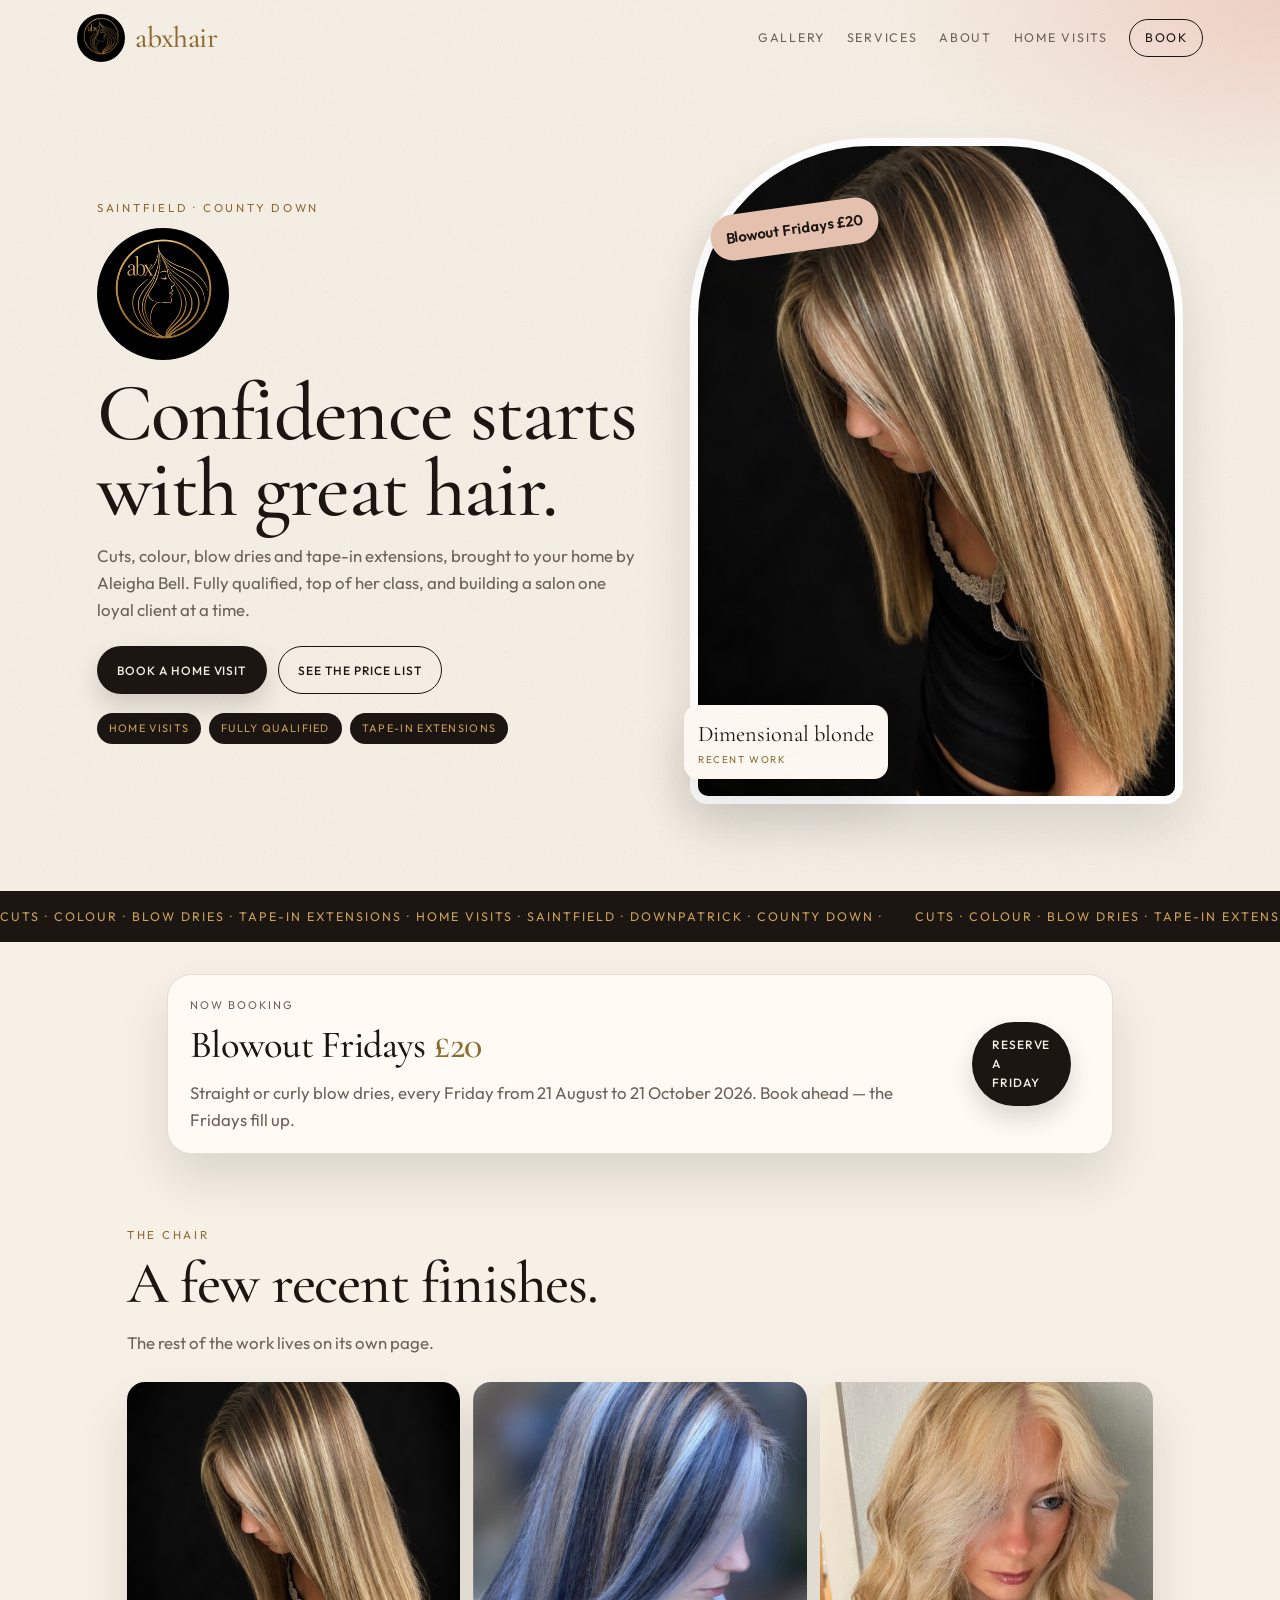
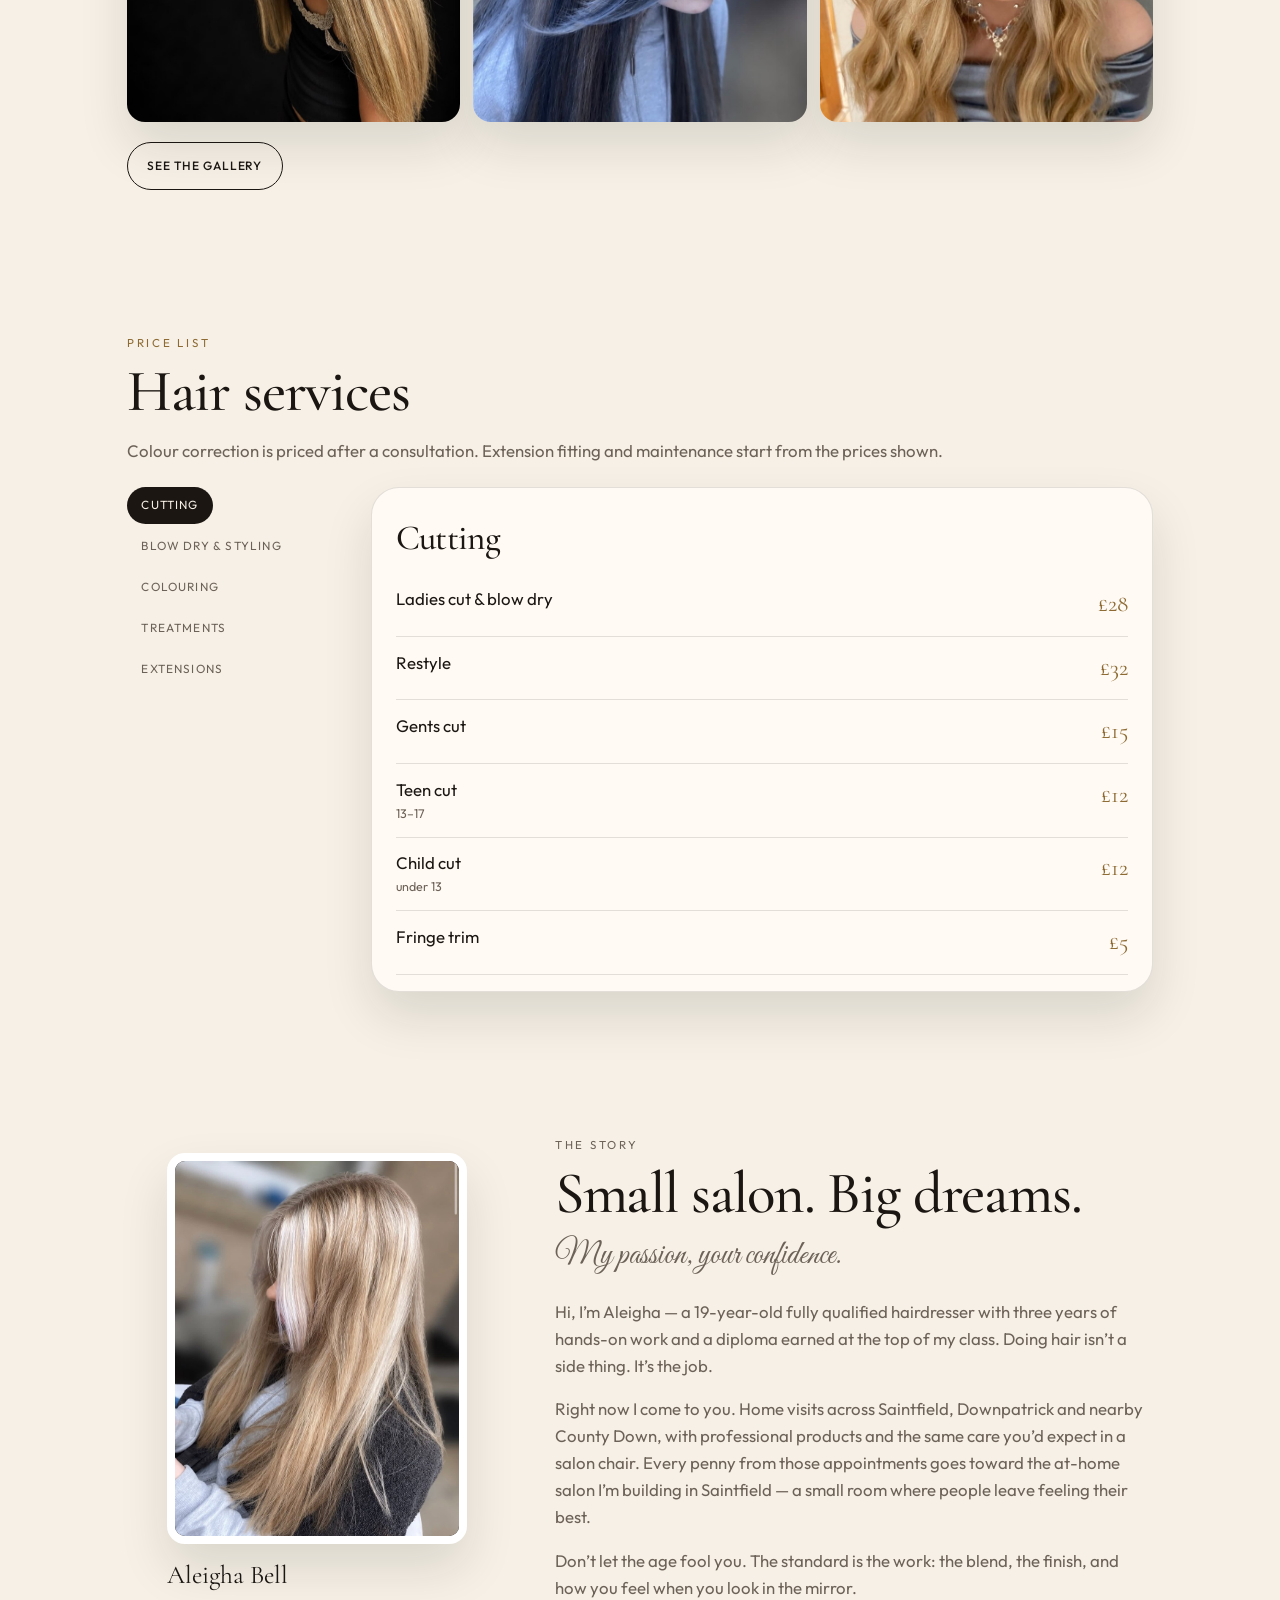
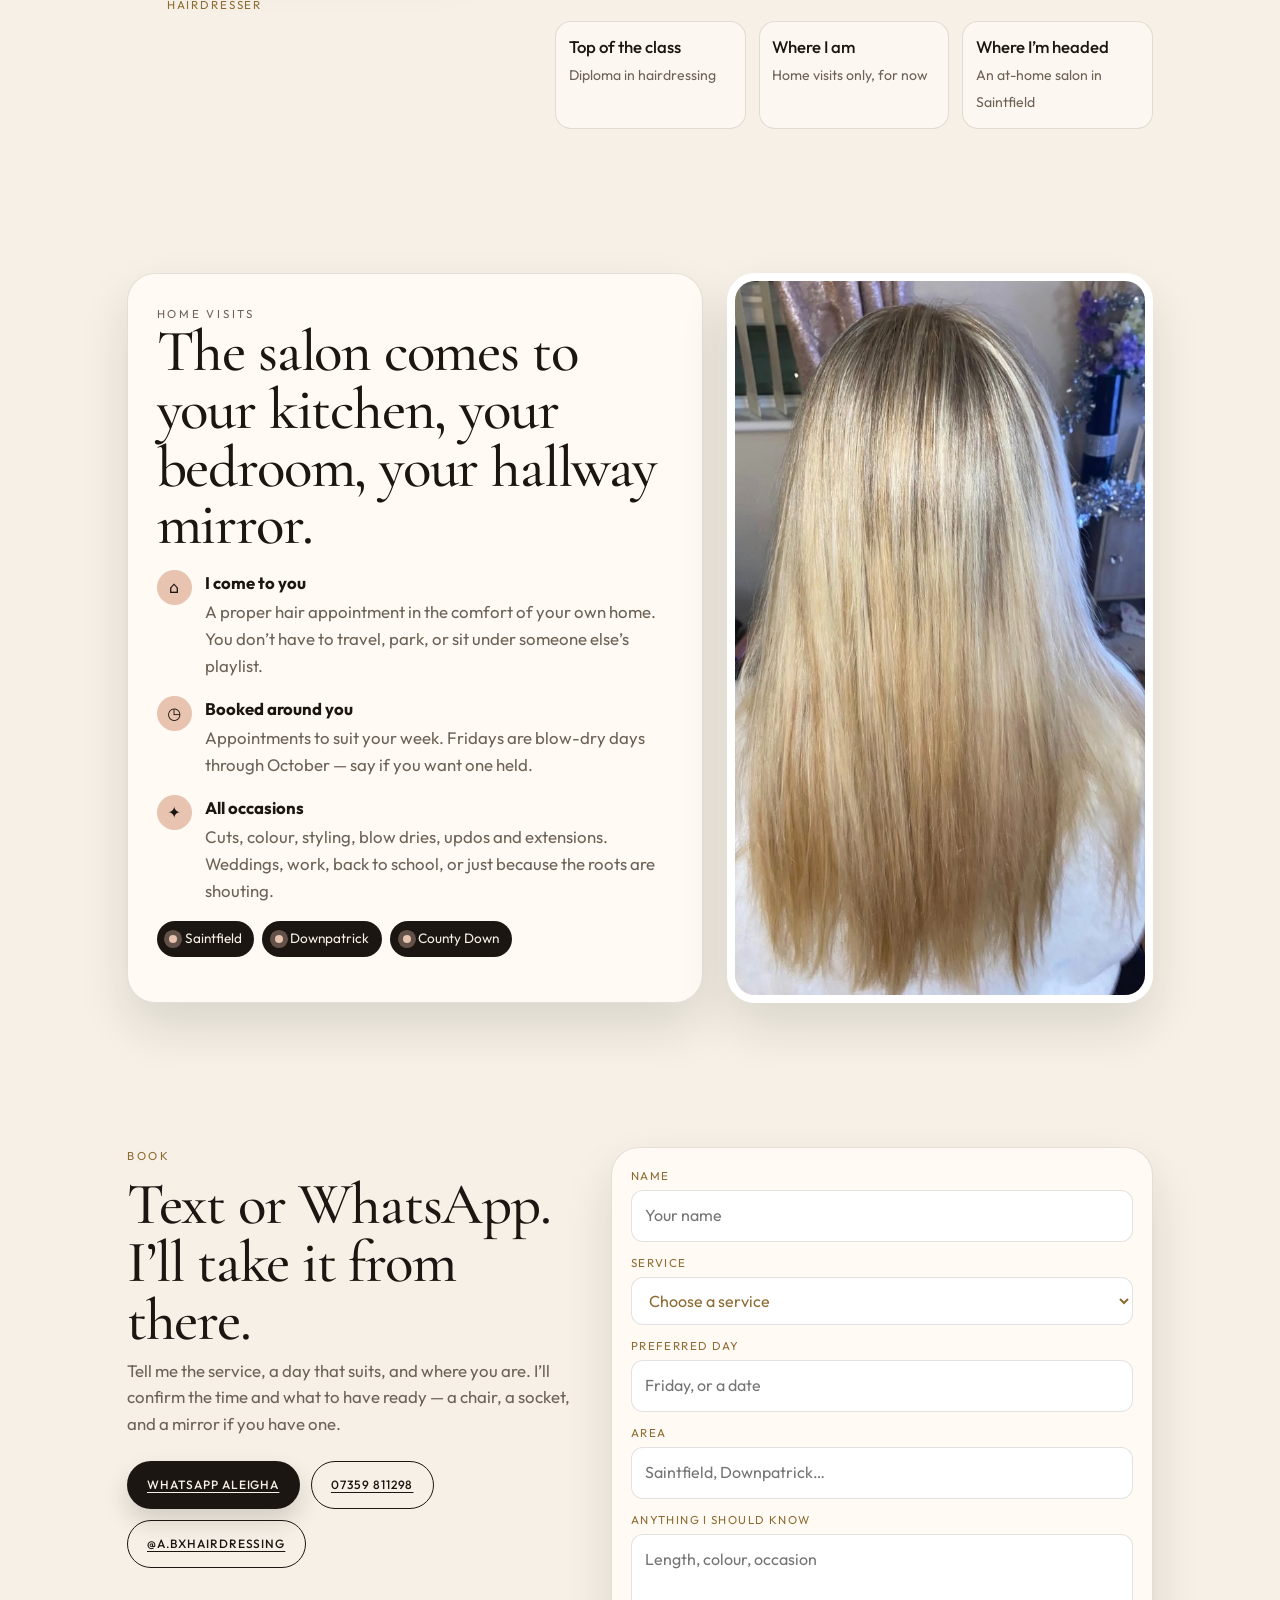
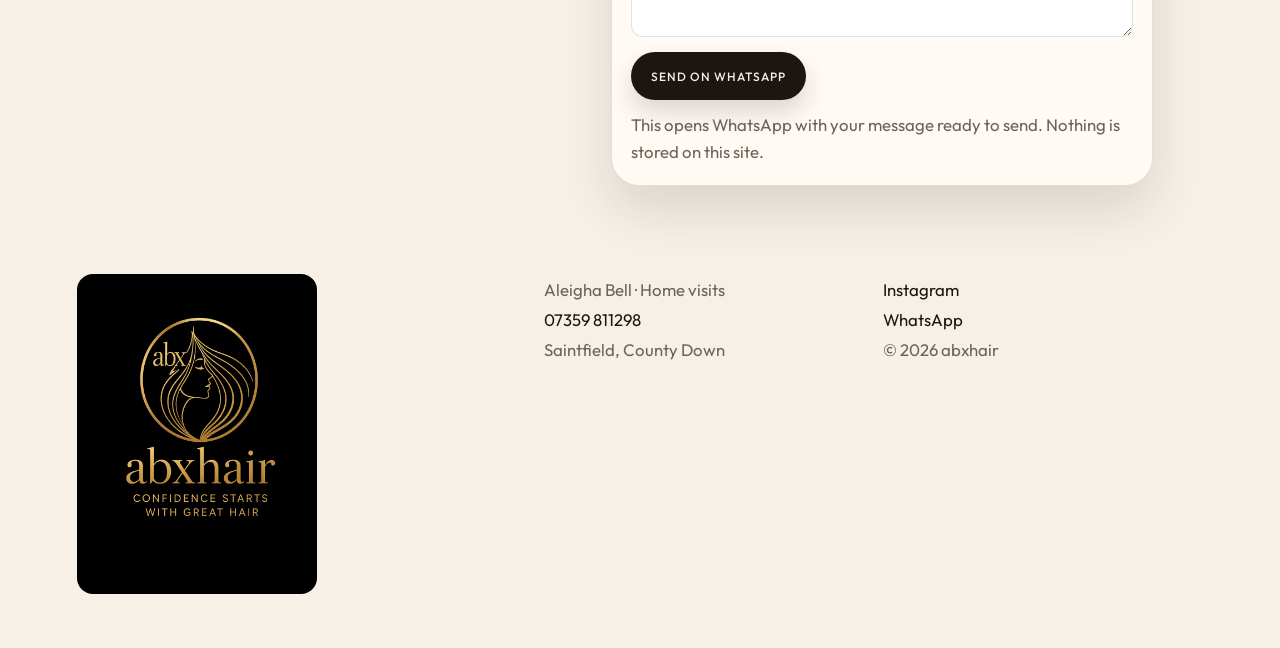
==== commit 5b22551f: "Remove the before photos from the gallery. Co-authored-by: Cursor <cursoragent@cursor.com>" ====
--- a/index.html
+++ b/index.html
@@ -262,7 +262,7 @@
         </ul>
       </div>
       <figure class="visits-photo reveal">
-        <img src="images/home-straight.jpg" alt="A home visit, straight hair and the abxhair cape">
+        <img src="images/blonde-home.jpg" alt="Long blonde hair after a home visit">
       </figure>
     </section>
 
